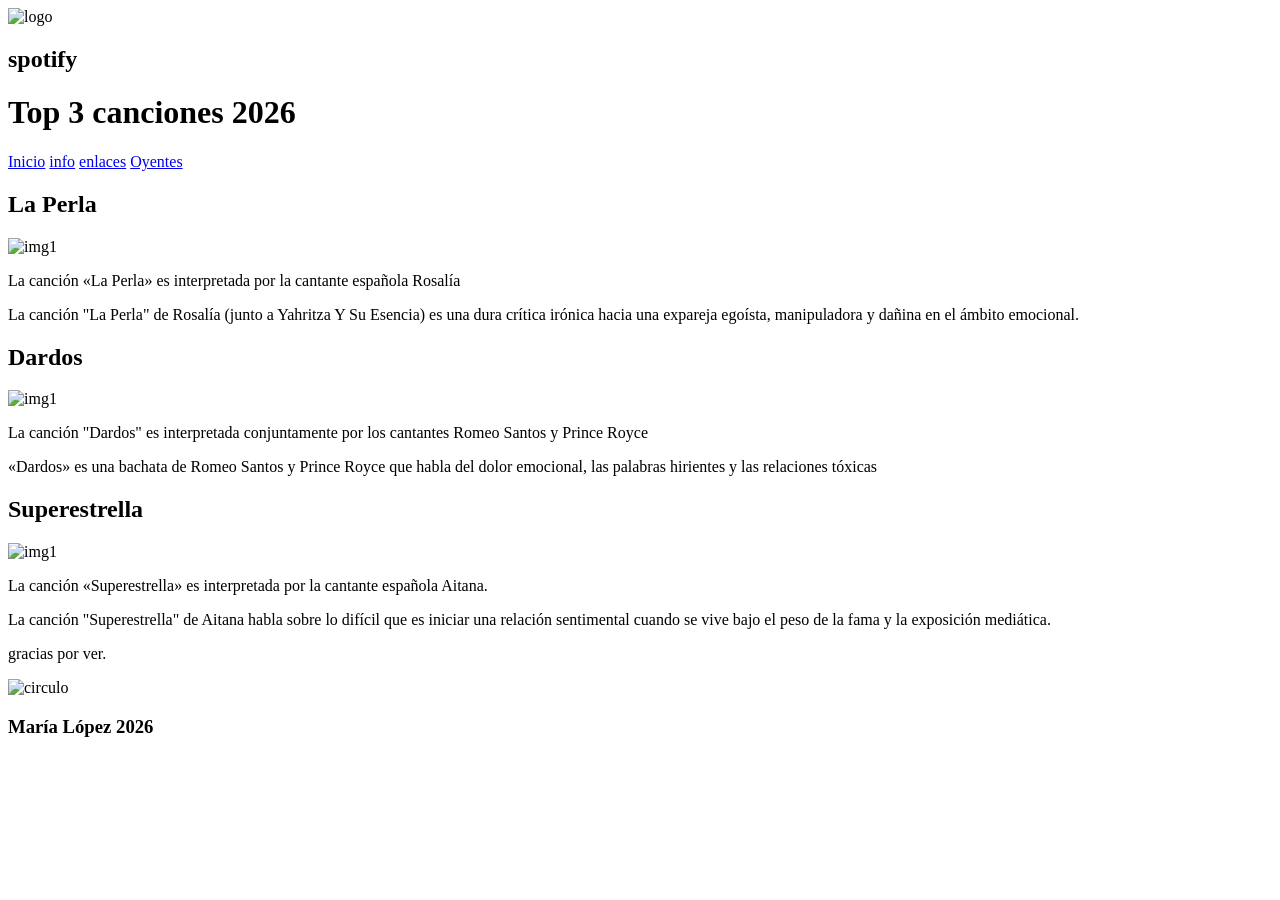
==== index.html @ 60287024 "Add files via upload" ====
<!DOCTYPE html>
<html lang="es">
<head>
    <meta charset="UTF-8">
    <meta http-equiv="X-UA-Compatible" content="IE=edge">
    <meta name="viewport" content="width=device-width, initial-scale=1.0">
    <title>Plantilla Amarillo</title>
    <link rel="stylesheet" href="css/estilos.css">
</head>
<body>
    <header>
        <img src="img/spotify.png" width="100" alt="logo">
        <h2>spotify</h2>
        <h1>Top 3 canciones 2026</h1>
    </header>
    <nav>
        <a href="index.html">Inicio</a>
        <a href="info.html">info</a>
        <a href="enlaces.html">enlaces</a>
        <a href="Oyentes.html">Oyentes</a>
    </nav>
    <main>
        <article>
            <h2>La Perla</h2>
            <div class="contenido">
                <img src="img/rosalia.png" alt="img1">
                <p>La canción «La Perla» es interpretada por la cantante española Rosalía</p>
                <p>La canción "La Perla" de Rosalía (junto a Yahritza Y Su Esencia) es una dura crítica irónica hacia una expareja egoísta, manipuladora y dañina en el ámbito emocional.</p>
            </div>
        </article>
        <article>
            <h2>Dardos </h2>
            <div class="contenido">
                <img src="img/dardos.jpg" alt="img1">
                <p>La canción "Dardos" es interpretada conjuntamente por los cantantes Romeo Santos y Prince Royce</p>
                <p>«Dardos» es una bachata de Romeo Santos y Prince Royce que habla del dolor emocional, las palabras hirientes y las relaciones tóxicas</p>
            </div>
        </article>
        <article>
            <h2>Superestrella</h2>
            <div class="contenido">
                <img src="img/aitana.jpg" alt="img1">
                <p>La canción «Superestrella» es interpretada por la cantante española Aitana.</p>
                <p>La canción "Superestrella" de Aitana habla sobre lo difícil que es iniciar una relación sentimental cuando se vive bajo el peso de la fama y la exposición mediática.</p>
                <p></p> 
            </div>
        </article>
        <div class="info">
            <p>gracias por ver.</p>
            <img src="img/gracias.png"  alt="circulo">
        </div>
    </main>
    <footer><p></p><h3>María López 2026</h3></footer>
</body>
</html>
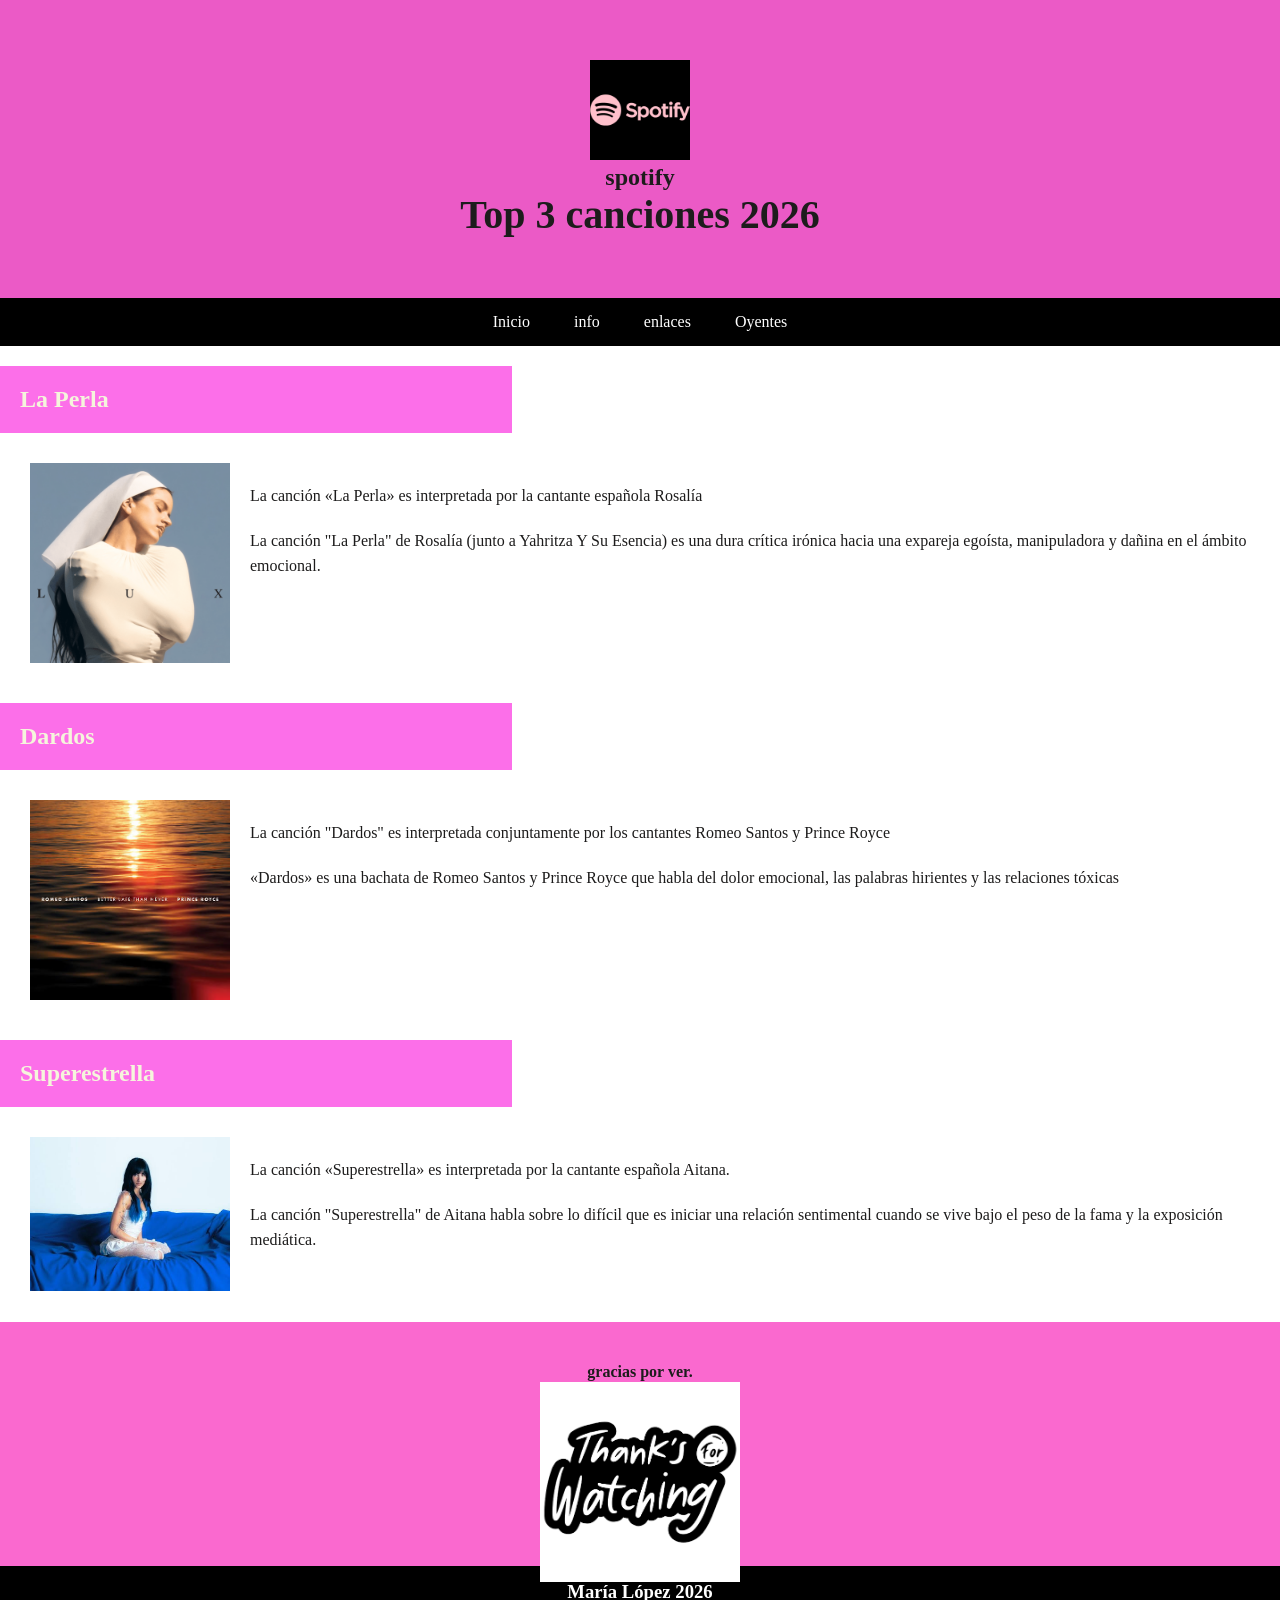
==== commit 5a9e17f9: "Add files via upload" ====
--- a/index.html
+++ b/index.html
@@ -5,11 +5,11 @@
     <meta http-equiv="X-UA-Compatible" content="IE=edge">
     <meta name="viewport" content="width=device-width, initial-scale=1.0">
     <title>Plantilla Amarillo</title>
-    <link rel="stylesheet" href="css/estilos.css">
+    <link rel="stylesheet" href="estilos.css">
 </head>
 <body>
     <header>
-        <img src="img/spotify.png" width="100" alt="logo">
+        <img src="spotify.png" width="100" alt="logo">
         <h2>spotify</h2>
         <h1>Top 3 canciones 2026</h1>
     </header>
@@ -23,7 +23,7 @@
         <article>
             <h2>La Perla</h2>
             <div class="contenido">
-                <img src="img/rosalia.png" alt="img1">
+                <img src="rosalia.png" alt="img1">
                 <p>La canción «La Perla» es interpretada por la cantante española Rosalía</p>
                 <p>La canción "La Perla" de Rosalía (junto a Yahritza Y Su Esencia) es una dura crítica irónica hacia una expareja egoísta, manipuladora y dañina en el ámbito emocional.</p>
             </div>
@@ -31,7 +31,7 @@
         <article>
             <h2>Dardos </h2>
             <div class="contenido">
-                <img src="img/dardos.jpg" alt="img1">
+                <img src="dardos.jpg" alt="img1">
                 <p>La canción "Dardos" es interpretada conjuntamente por los cantantes Romeo Santos y Prince Royce</p>
                 <p>«Dardos» es una bachata de Romeo Santos y Prince Royce que habla del dolor emocional, las palabras hirientes y las relaciones tóxicas</p>
             </div>
@@ -39,7 +39,7 @@
         <article>
             <h2>Superestrella</h2>
             <div class="contenido">
-                <img src="img/aitana.jpg" alt="img1">
+                <img src="aitana.jpg" alt="img1">
                 <p>La canción «Superestrella» es interpretada por la cantante española Aitana.</p>
                 <p>La canción "Superestrella" de Aitana habla sobre lo difícil que es iniciar una relación sentimental cuando se vive bajo el peso de la fama y la exposición mediática.</p>
                 <p></p> 
@@ -47,7 +47,7 @@
         </article>
         <div class="info">
             <p>gracias por ver.</p>
-            <img src="img/gracias.png"  alt="circulo">
+            <img src="gracias.png"  alt="circulo">
         </div>
     </main>
     <footer><p></p><h3>María López 2026</h3></footer>
--- a/estilos.css
+++ b/estilos.css
@@ -0,0 +1,96 @@
+@import url('https://fonts.googleapis.com/css2?family=Anybody&display=swap');
+
+* {
+    margin:0;
+    padding:0;
+    box-sizing: border-box;
+}
+
+body{
+    min-height: 100vh;
+    background-color: #fff;
+    color:#1d1c1c;
+    font-family: 'Anybody', cursive;
+}
+
+header {
+    /* min-height: 300px; */
+    background-color: rgb(235, 90, 198);
+    text-align: center;
+    padding:60px;
+    
+}
+header h1{
+    font-size: 2.5em;
+}
+nav {
+    /* height: 50px; */
+    background-color: #000;
+    color:#fff;
+    text-align: center;
+}
+nav a{
+    text-decoration: none;
+    color:#fff;
+    padding:15px 20px;
+    display:inline-block;
+    /* background-color: red; */
+}
+
+nav a:hover{
+    text-decoration: underline;
+}
+main article{
+    /* background-color: red; */
+    padding:20px 0;
+    overflow: hidden;
+    
+}
+main article h2{
+    width:40%;
+    min-width: 400px;
+    background-color: rgb(252, 111, 233);
+    padding:20px;
+    color: beige;
+}
+main article .contenido{
+    padding:30px;
+    /* background-color: aqua; */
+}
+main article img{
+    
+    width: 40%;
+    min-width: 100px;
+    max-width: 200px;
+    margin-right: 20px;;
+    float:left;
+}
+main article p{
+    margin-top:20px;
+    /* margin-left:20px; */
+    line-height: 25px;
+}
+main .info{
+    background-color: rgb(250, 105, 207);
+    text-align: center;
+    font-weight: bolder;
+    
+}
+main .info p{
+    padding:40px 20% 0;
+    line-height: 20px;;
+}
+
+main .info img{
+    width: 20%;
+    max-width: 200px;
+    /* border:5px solid #fff; */
+    margin-bottom: -20px;
+}
+footer{
+    /* height: 50px; */
+    background-color: #000;
+    color:#fff;
+    text-align: center;
+    padding:15px;
+}
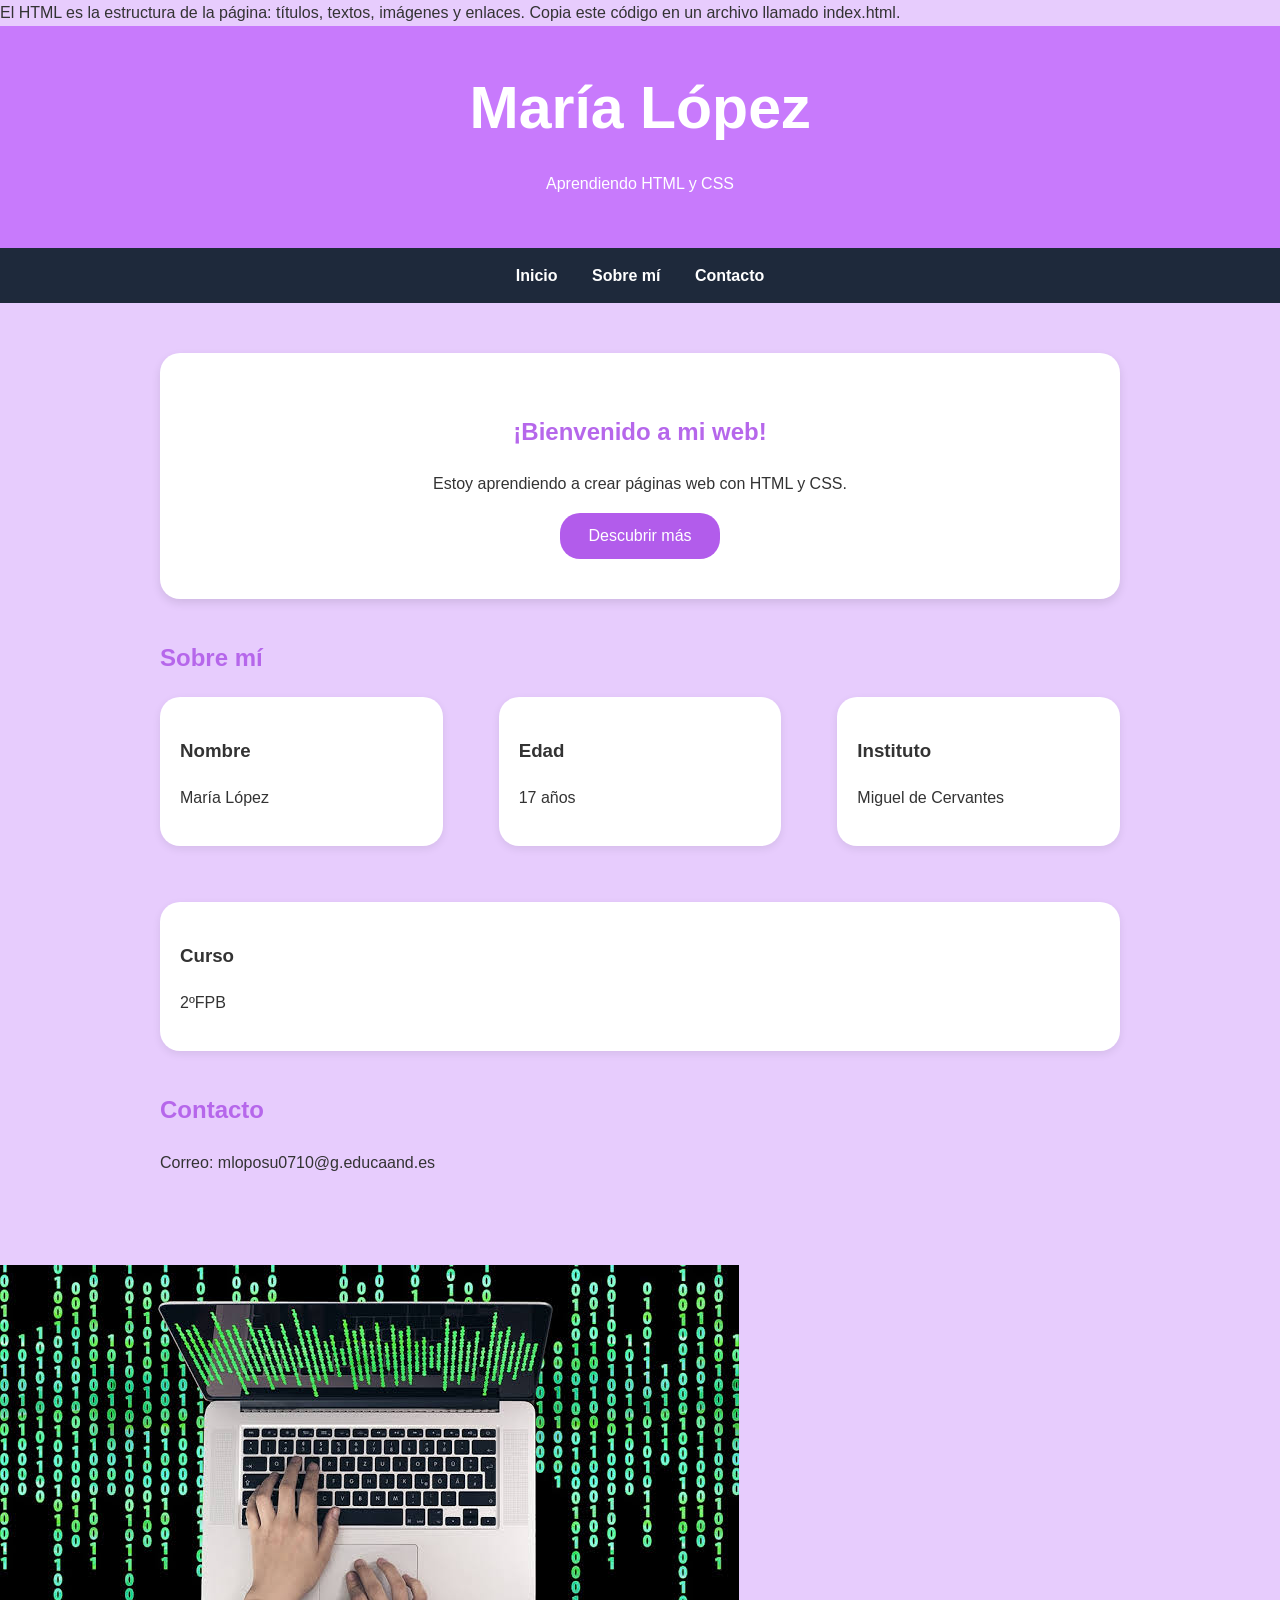
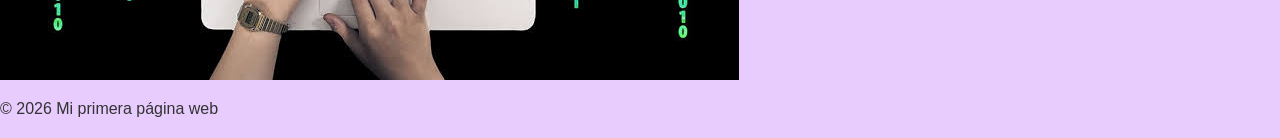
==== commit 99700660: "Add files via upload" ====
--- a/index.html
+++ b/index.html
@@ -1,55 +1,111 @@
-<!DOCTYPE html>
-<html lang="es">
-<head>
-    <meta charset="UTF-8">
-    <meta http-equiv="X-UA-Compatible" content="IE=edge">
-    <meta name="viewport" content="width=device-width, initial-scale=1.0">
-    <title>Plantilla Amarillo</title>
-    <link rel="stylesheet" href="estilos.css">
-</head>
-<body>
-    <header>
-        <img src="spotify.png" width="100" alt="logo">
-        <h2>spotify</h2>
-        <h1>Top 3 canciones 2026</h1>
-    </header>
-    <nav>
-        <a href="index.html">Inicio</a>
-        <a href="info.html">info</a>
-        <a href="enlaces.html">enlaces</a>
-        <a href="Oyentes.html">Oyentes</a>
-    </nav>
-    <main>
-        <article>
-            <h2>La Perla</h2>
-            <div class="contenido">
-                <img src="rosalia.png" alt="img1">
-                <p>La canción «La Perla» es interpretada por la cantante española Rosalía</p>
-                <p>La canción "La Perla" de Rosalía (junto a Yahritza Y Su Esencia) es una dura crítica irónica hacia una expareja egoísta, manipuladora y dañina en el ámbito emocional.</p>
-            </div>
-        </article>
-        <article>
-            <h2>Dardos </h2>
-            <div class="contenido">
-                <img src="dardos.jpg" alt="img1">
-                <p>La canción "Dardos" es interpretada conjuntamente por los cantantes Romeo Santos y Prince Royce</p>
-                <p>«Dardos» es una bachata de Romeo Santos y Prince Royce que habla del dolor emocional, las palabras hirientes y las relaciones tóxicas</p>
-            </div>
-        </article>
-        <article>
-            <h2>Superestrella</h2>
-            <div class="contenido">
-                <img src="aitana.jpg" alt="img1">
-                <p>La canción «Superestrella» es interpretada por la cantante española Aitana.</p>
-                <p>La canción "Superestrella" de Aitana habla sobre lo difícil que es iniciar una relación sentimental cuando se vive bajo el peso de la fama y la exposición mediática.</p>
-                <p></p> 
-            </div>
-        </article>
-        <div class="info">
-            <p>gracias por ver.</p>
-            <img src="gracias.png"  alt="circulo">
-        </div>
-    </main>
-    <footer><p></p><h3>María López 2026</h3></footer>
-</body>
+El HTML es la estructura de la página: títulos, textos, imágenes y enlaces.
+
+Copia este código en un archivo llamado index.html.
+
+<!DOCTYPE html>
+
+<html lang="es">
+
+<head>
+
+    <meta charset="UTF-8">
+
+    <meta name="viewport" content="width=device-width, initial-scale=1.0">
+
+    <title>María López</title>
+
+    <link rel="stylesheet" href="style.css">
+
+</head>
+
+<body>
+
+    <header>
+
+        <h1>María López</h1>
+
+        <p>Aprendiendo HTML y CSS</p>
+
+    </header>
+
+    <nav>
+
+        <a href="#inicio">Inicio</a>
+
+        <a href="#sobre-mi">Sobre mí</a>
+
+        <a href="#contacto">Contacto</a>
+
+    </nav>
+
+    <main>
+
+        <section id="inicio" class="presentacion">
+
+            <h2>¡Bienvenido a mi web!</h2>
+
+            <p>Estoy aprendiendo a crear páginas web con HTML y CSS.</p>
+
+            <button>Descubrir más</button>
+
+        </section>
+
+        <section id="sobre-mi">
+
+            <h2>Sobre mí</h2>
+
+            <div class="tarjetas">
+
+                <article class="tarjeta">
+
+                    <h3>Nombre</h3>
+
+                    <p>María López </p>
+
+                </article>
+
+                <article class="tarjeta">
+
+                    <h3>Edad</h3>
+
+                    <p>17 años</p>
+
+                </article>
+
+                <article class="tarjeta">
+
+                    <h3>Instituto</h3>
+
+                    <p>Miguel de Cervantes</p>
+
+                </article>
+<article class="tarjeta">
+
+                    <h3>Curso </h3>
+
+                    <p>2ºFPB</p>
+
+                </article>
+            </div>
+
+        </section>
+
+        <section id="contacto">
+
+            <h2>Contacto</h2>
+
+            <p>Correo: mloposu0710@g.educaand.es</p>
+
+        </section>
+
+    </main>
+<img src="images.jpg"
+
+    <footer>
+
+        <p>© 2026 Mi primera página web</p>
+    </footer>
+
+</body>
+
 </html>
--- a/style.css
+++ b/style.css
@@ -0,0 +1,215 @@
+/* Estilos generales */
+
+* {
+
+    box-sizing: border-box;
+
+}
+
+body {
+
+    font-family: Arial, sans-serif;
+
+    margin: 0;
+
+    background-color: #e7ccfd;
+
+    color: #333;
+
+    line-height: 1.6;
+
+}
+
+/* Cabecera */
+
+header {
+
+    background-color: #c87afc;
+
+    color: white;
+
+    text-align: center;
+
+    padding: 35px 20px;
+
+}
+
+header h1 {
+
+    margin: 0;
+
+    font-size: 59px;
+
+}
+
+/* Menú de navegación */
+
+nav {
+
+    background-color: #1e293b;
+
+    text-align: center;
+
+    padding: 15px;
+
+}
+
+nav a {
+
+    color: white;
+
+    text-decoration: none;
+
+    margin: 0 15px;
+
+    font-weight: bold;
+
+}
+
+nav a:hover {
+
+    color: #93c5fd;
+
+}
+
+/* Contenido principal */
+
+main {
+
+    max-width: 1000px;
+
+    margin: 30px auto;
+
+    padding: 20px;
+
+}
+
+section {
+
+    margin-bottom: 40px;
+
+}
+
+h2 {
+
+    color: #b667eb;
+
+}
+
+/* Presentación */
+
+.presentacion {
+
+    background-color: white;
+
+    text-align: center;
+
+    padding: 40px 20px;
+
+    border-radius: 20px;
+
+    box-shadow: 0 4px 10px rgba(0, 0, 0, 0.1);
+
+}
+
+/* Botón */
+
+button {
+
+    background-color: #b25ceb;
+
+    color: white;
+
+    border: none;
+
+    padding: 14px 28px;
+
+    border-radius: 20px;
+
+    cursor: pointer;
+
+    font-size: 16px;
+
+}
+
+button:hover {
+
+    background-color: #7c10bb;
+
+}
+
+/* Tarjetas */
+
+.tarjetas {
+
+    display: flex;
+
+    gap: 56px;
+
+    flex-wrap: wrap;
+
+}
+
+.tarjeta {
+
+    flex: 1;
+
+    min-width: 200px;
+
+    background-color: white;
+
+    padding: 20px;
+
+    border-radius: 20px;
+
+    box-shadow: 0 3px 8px rgba(0, 0, 0, 0.08);
+
+    transition: transform 0.3s;
+
+}
+
+.tarjeta:hover {
+
+    transform: translateY(-5px);
+
+}
+
+/* Pie de página */
+
+footer {
+
+    background-color: #1e293b;
+
+    color: white;
+
+    text-align: center;
+
+    padding: 20px;
+
+}
+
+/* Adaptación a móviles */
+
+@media (max-width: 600px) {
+
+    header h1 {
+
+        font-size: 28px;
+
+    }
+
+    nav a {
+
+        display: inline-block;
+
+        margin: 5px 8px;
+
+    }
+
+    .tarjetas {
+
+        flex-direction: column;
+
+    }
+
+}
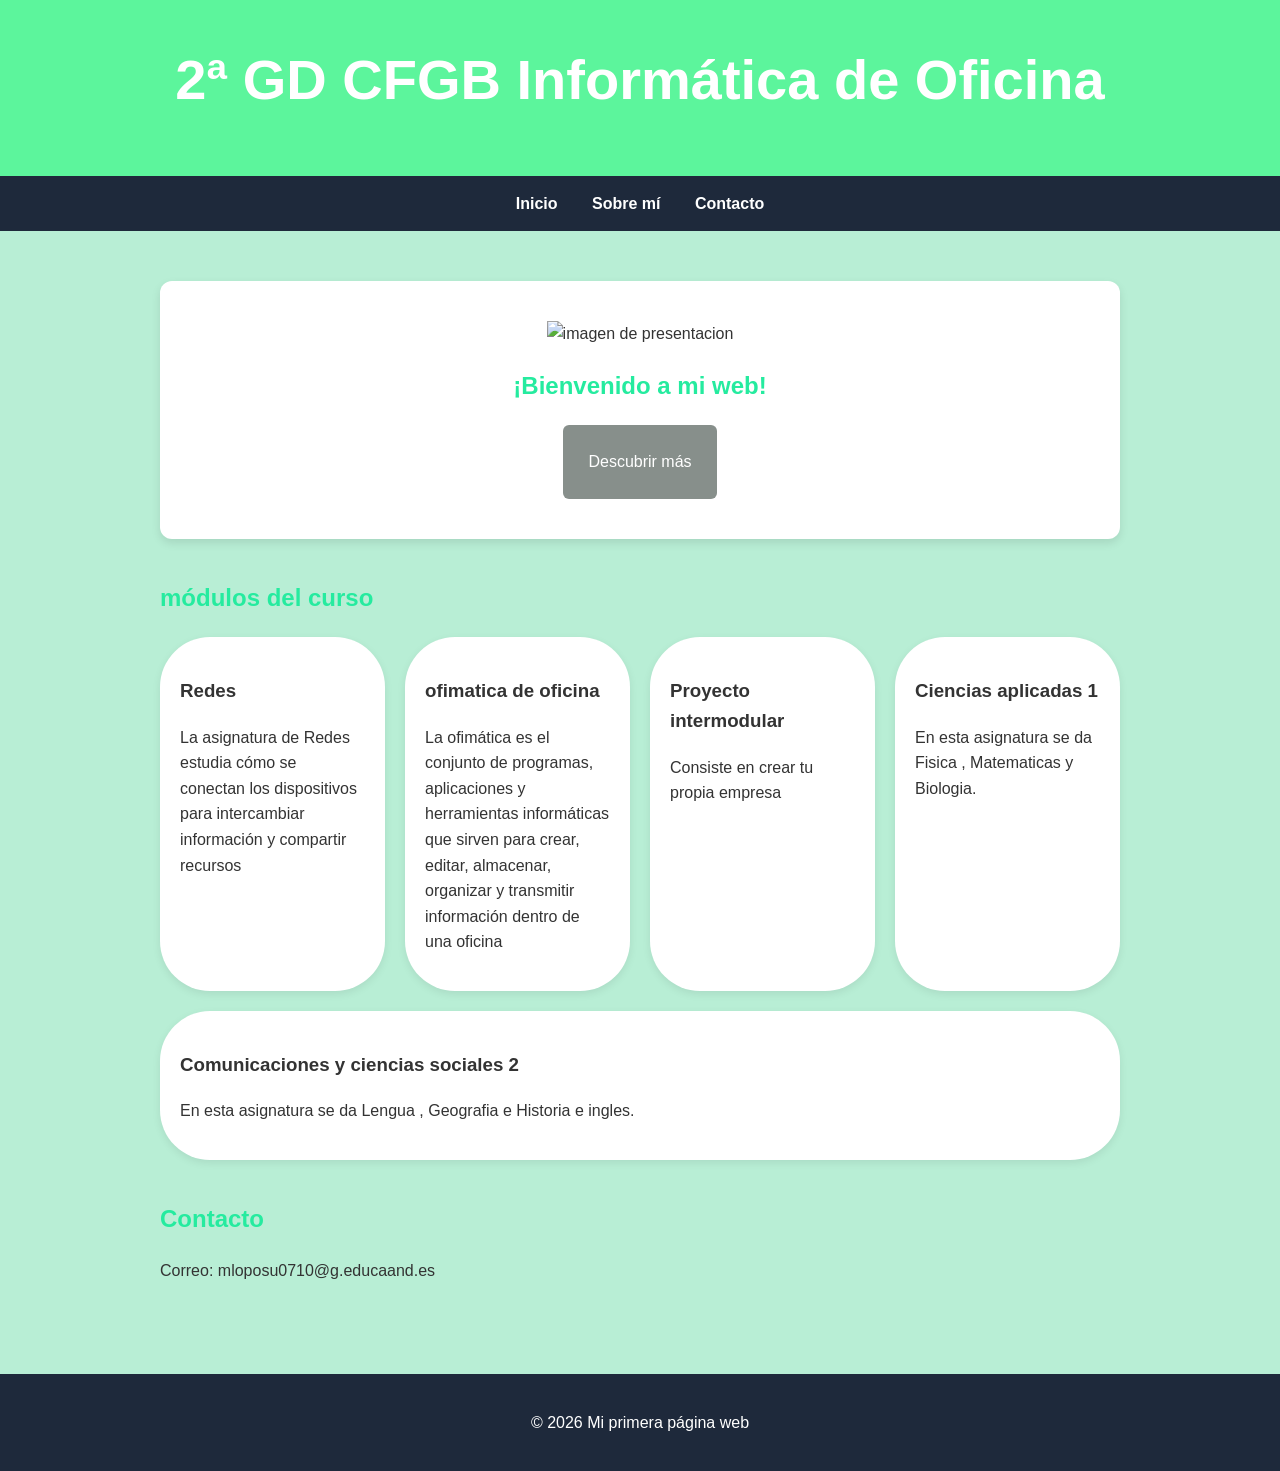
==== commit b40d6800: "Add files via upload" ====
--- a/index.html
+++ b/index.html
@@ -1,7 +1,3 @@
-El HTML es la estructura de la página: títulos, textos, imágenes y enlaces.
-
-Copia este código en un archivo llamado index.html.
-
 <!DOCTYPE html>
 
 <html lang="es">
@@ -12,7 +8,7 @@
 
     <meta name="viewport" content="width=device-width, initial-scale=1.0">
 
-    <title>María López</title>
+    <title> 2ª GD CFGB Informática de Oficina</title>
 
     <link rel="stylesheet" href="style.css">
 
@@ -22,9 +18,9 @@
 
     <header>
 
-        <h1>María López</h1>
+        <h1> 2ª GD CFGB Informática de Oficina</h1>
 
-        <p>Aprendiendo HTML y CSS</p>
+        <p></p>
 
     </header>
 
@@ -41,49 +37,63 @@
     <main>
 
         <section id="inicio" class="presentacion">
-
+<img src="img/sala_de_informatica.jpg" alt="imagen de presentacion" width="300">
             <h2>¡Bienvenido a mi web!</h2>
 
-            <p>Estoy aprendiendo a crear páginas web con HTML y CSS.</p>
+            <p></p>
 
-            <button>Descubrir más</button>
+           <a href="https://sites.google.com/g.educaand.es/pizzeria-carlos44/inicio"> <button><p>Descubrir más</p></button></a>
 
         </section>
 
-        <section id="sobre-mi">
+        <section id=" módulos del curso">
 
-            <h2>Sobre mí</h2>
+            <h2> módulos del curso</h2>
 
             <div class="tarjetas">
 
                 <article class="tarjeta">
 
-                    <h3>Nombre</h3>
+                    <h3>Redes </h3>
 
-                    <p>María López </p>
+                    <p>
+
+
+La asignatura de Redes  estudia cómo se conectan los dispositivos para intercambiar información y compartir recursos</p>
 
                 </article>
 
                 <article class="tarjeta">
 
-                    <h3>Edad</h3>
+                    <h3>ofimatica de oficina </h3>
 
-                    <p>17 años</p>
+                    <p>La ofimática es el conjunto de programas, aplicaciones y herramientas informáticas que sirven para crear, editar, almacenar, organizar y transmitir información dentro de una oficina</p>
 
                 </article>
 
                 <article class="tarjeta">
 
-                    <h3>Instituto</h3>
+                    <h3>Proyecto intermodular </h3>
 
-                    <p>Miguel de Cervantes</p>
+                    <p>Consiste en crear tu propia empresa </p>
 
                 </article>
-<article class="tarjeta">
+  </article>
 
-                    <h3>Curso </h3>
+                <article class="tarjeta">
 
-                    <p>2ºFPB</p>
+                    <h3>Ciencias aplicadas 1 </h3>
+
+                    <p>En esta asignatura se da Fisica , Matematicas y Biologia.</p>
+
+                </article>
+                  </article>
+
+                <article class="tarjeta">
+
+                    <h3>Comunicaciones y ciencias sociales 2</h3>
+
+                    <p>En esta asignatura se da Lengua , Geografia e Historia e ingles.</p>
 
                 </article>
             </div>
@@ -99,11 +109,11 @@
         </section>
 
     </main>
-<img src="images.jpg"
 
     <footer>
 
         <p>© 2026 Mi primera página web</p>
+
     </footer>
 
 </body>
--- a/style.css
+++ b/style.css
@@ -12,7 +12,7 @@
 
     margin: 0;
 
-    background-color: #e7ccfd;
+    background-color: #b8eed5;
 
     color: #333;
 
@@ -24,7 +24,7 @@
 
 header {
 
-    background-color: #c87afc;
+    background-color: #5cf59c;
 
     color: white;
 
@@ -38,7 +38,7 @@
 
     margin: 0;
 
-    font-size: 59px;
+    font-size: 56px;
 
 }
 
@@ -92,7 +92,7 @@
 
 h2 {
 
-    color: #b667eb;
+    color: #25eb9f;
 
 }
 
@@ -106,7 +106,7 @@
 
     padding: 40px 20px;
 
-    border-radius: 20px;
+    border-radius: 12px;
 
     box-shadow: 0 4px 10px rgba(0, 0, 0, 0.1);
 
@@ -116,15 +116,15 @@
 
 button {
 
-    background-color: #b25ceb;
+    background-color: #878f8b;
 
     color: white;
 
     border: none;
 
-    padding: 14px 28px;
-
-    border-radius: 20px;
+    padding: 12px 25px;
+
+    border-radius: 6px;
 
     cursor: pointer;
 
@@ -134,7 +134,7 @@
 
 button:hover {
 
-    background-color: #7c10bb;
+    background-color: #1dd88a;
 
 }
 
@@ -144,7 +144,7 @@
 
     display: flex;
 
-    gap: 56px;
+    gap: 20px;
 
     flex-wrap: wrap;
 
@@ -160,7 +160,7 @@
 
     padding: 20px;
 
-    border-radius: 20px;
+    border-radius: 50px;
 
     box-shadow: 0 3px 8px rgba(0, 0, 0, 0.08);
 
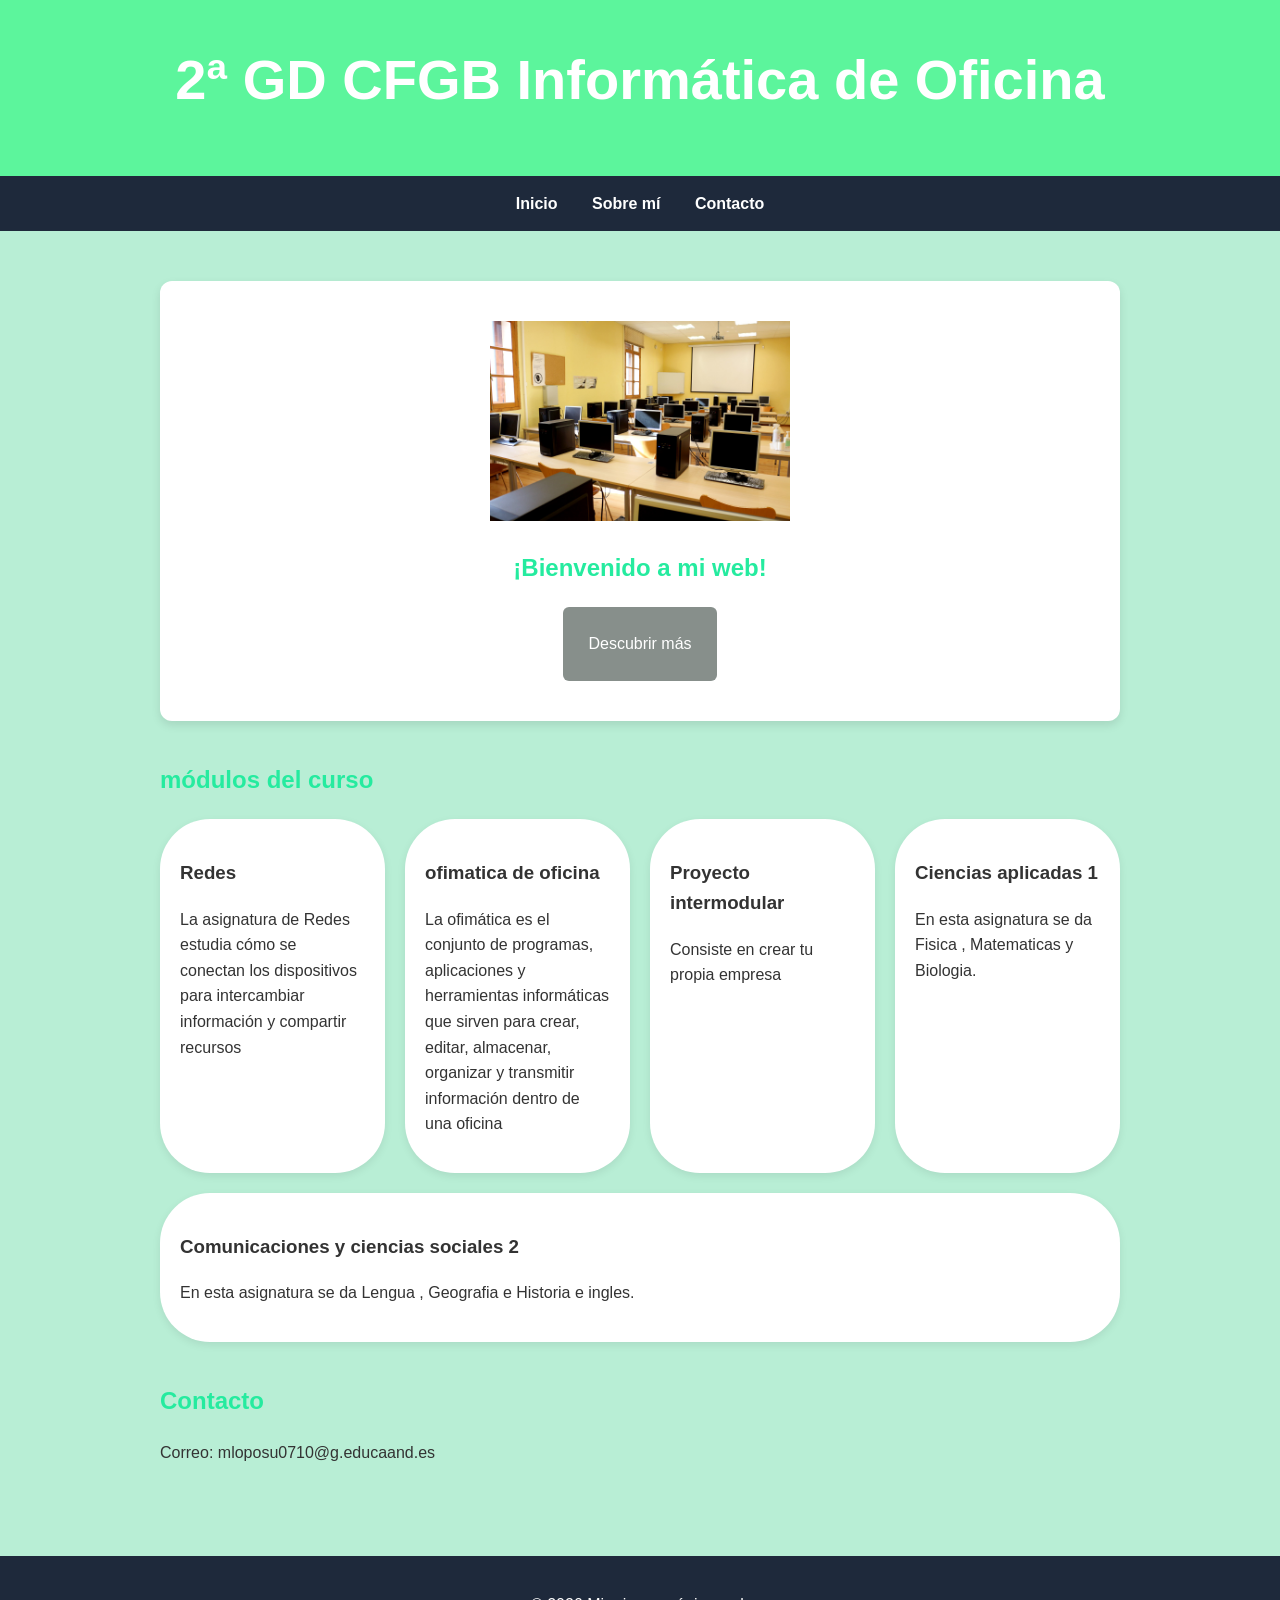
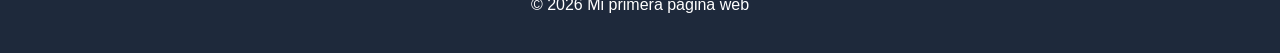
==== commit 0d346c63: "Add files via upload" ====
--- a/index.html
+++ b/index.html
@@ -37,7 +37,7 @@
     <main>
 
         <section id="inicio" class="presentacion">
-<img src="img/sala_de_informatica.jpg" alt="imagen de presentacion" width="300">
+<img src="sala_de_informatica.jpg" alt="imagen de presentacion" width="300">
             <h2>¡Bienvenido a mi web!</h2>
 
             <p></p>
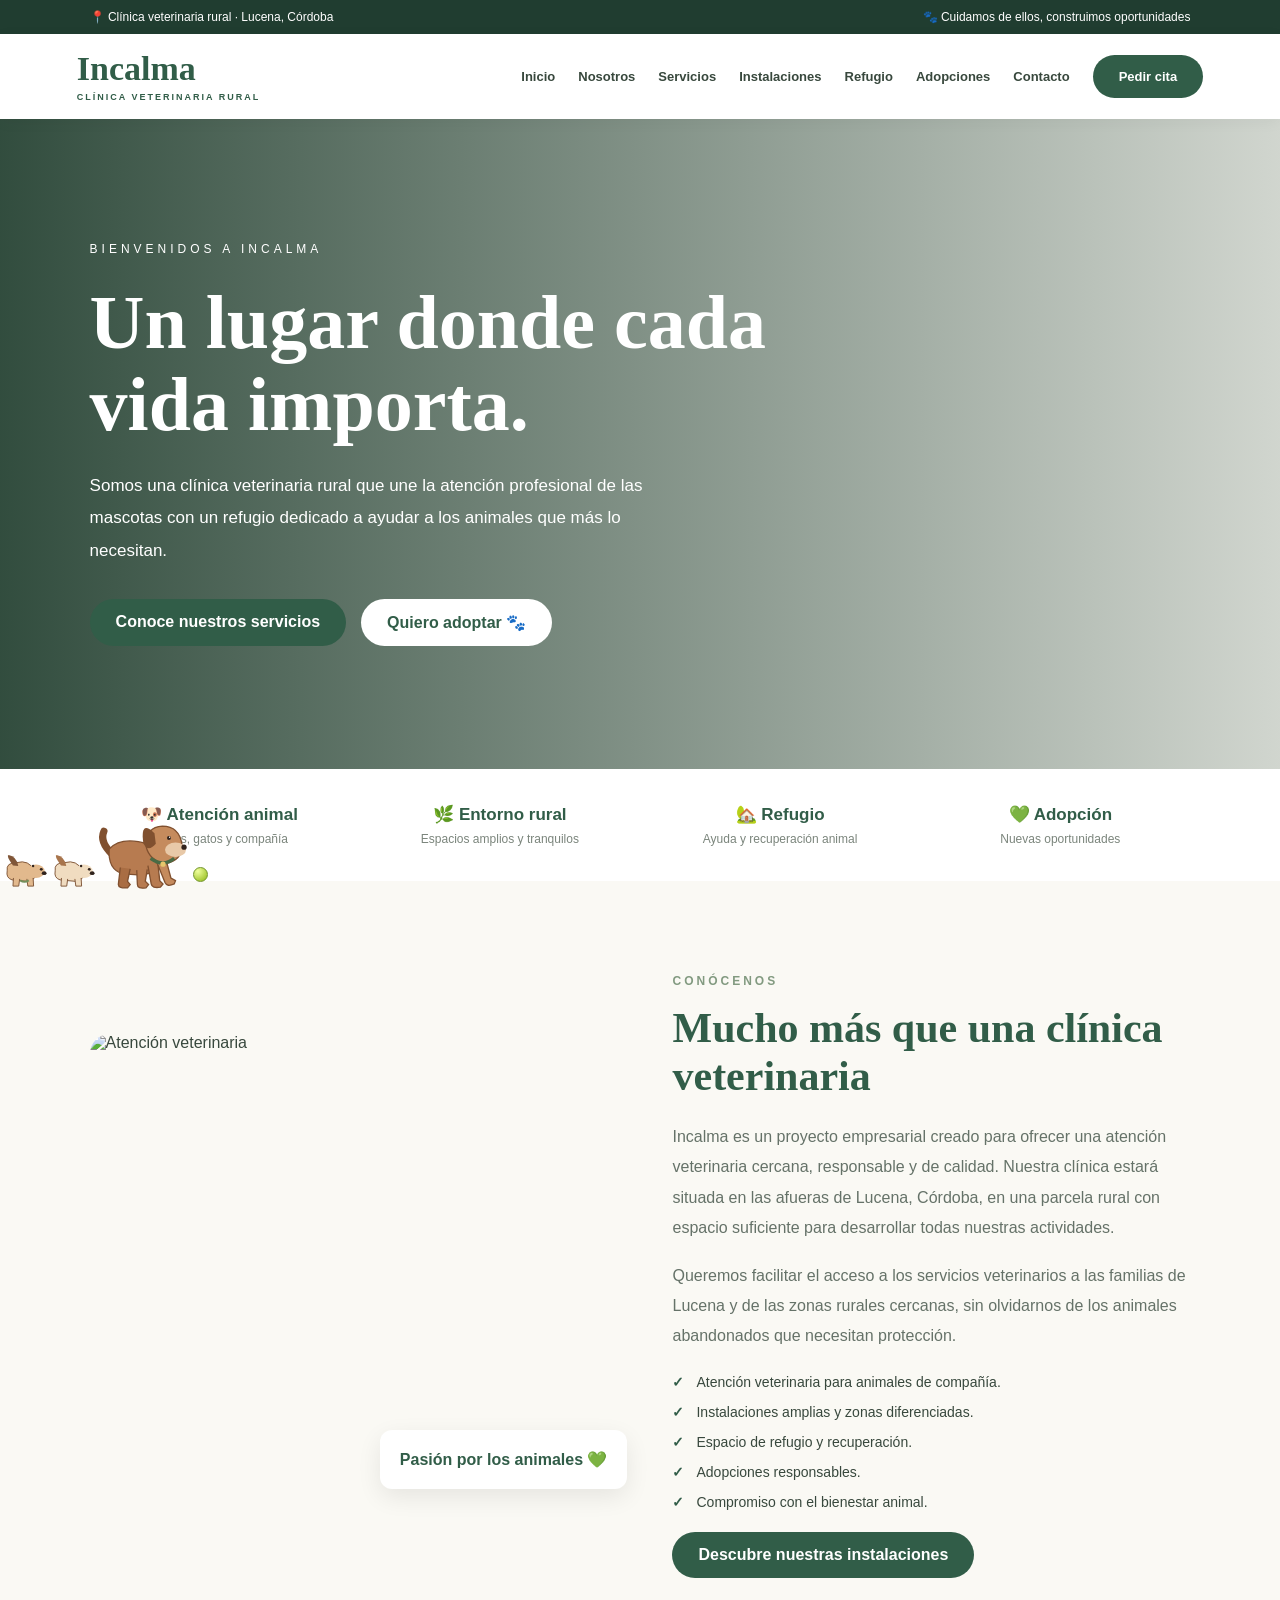
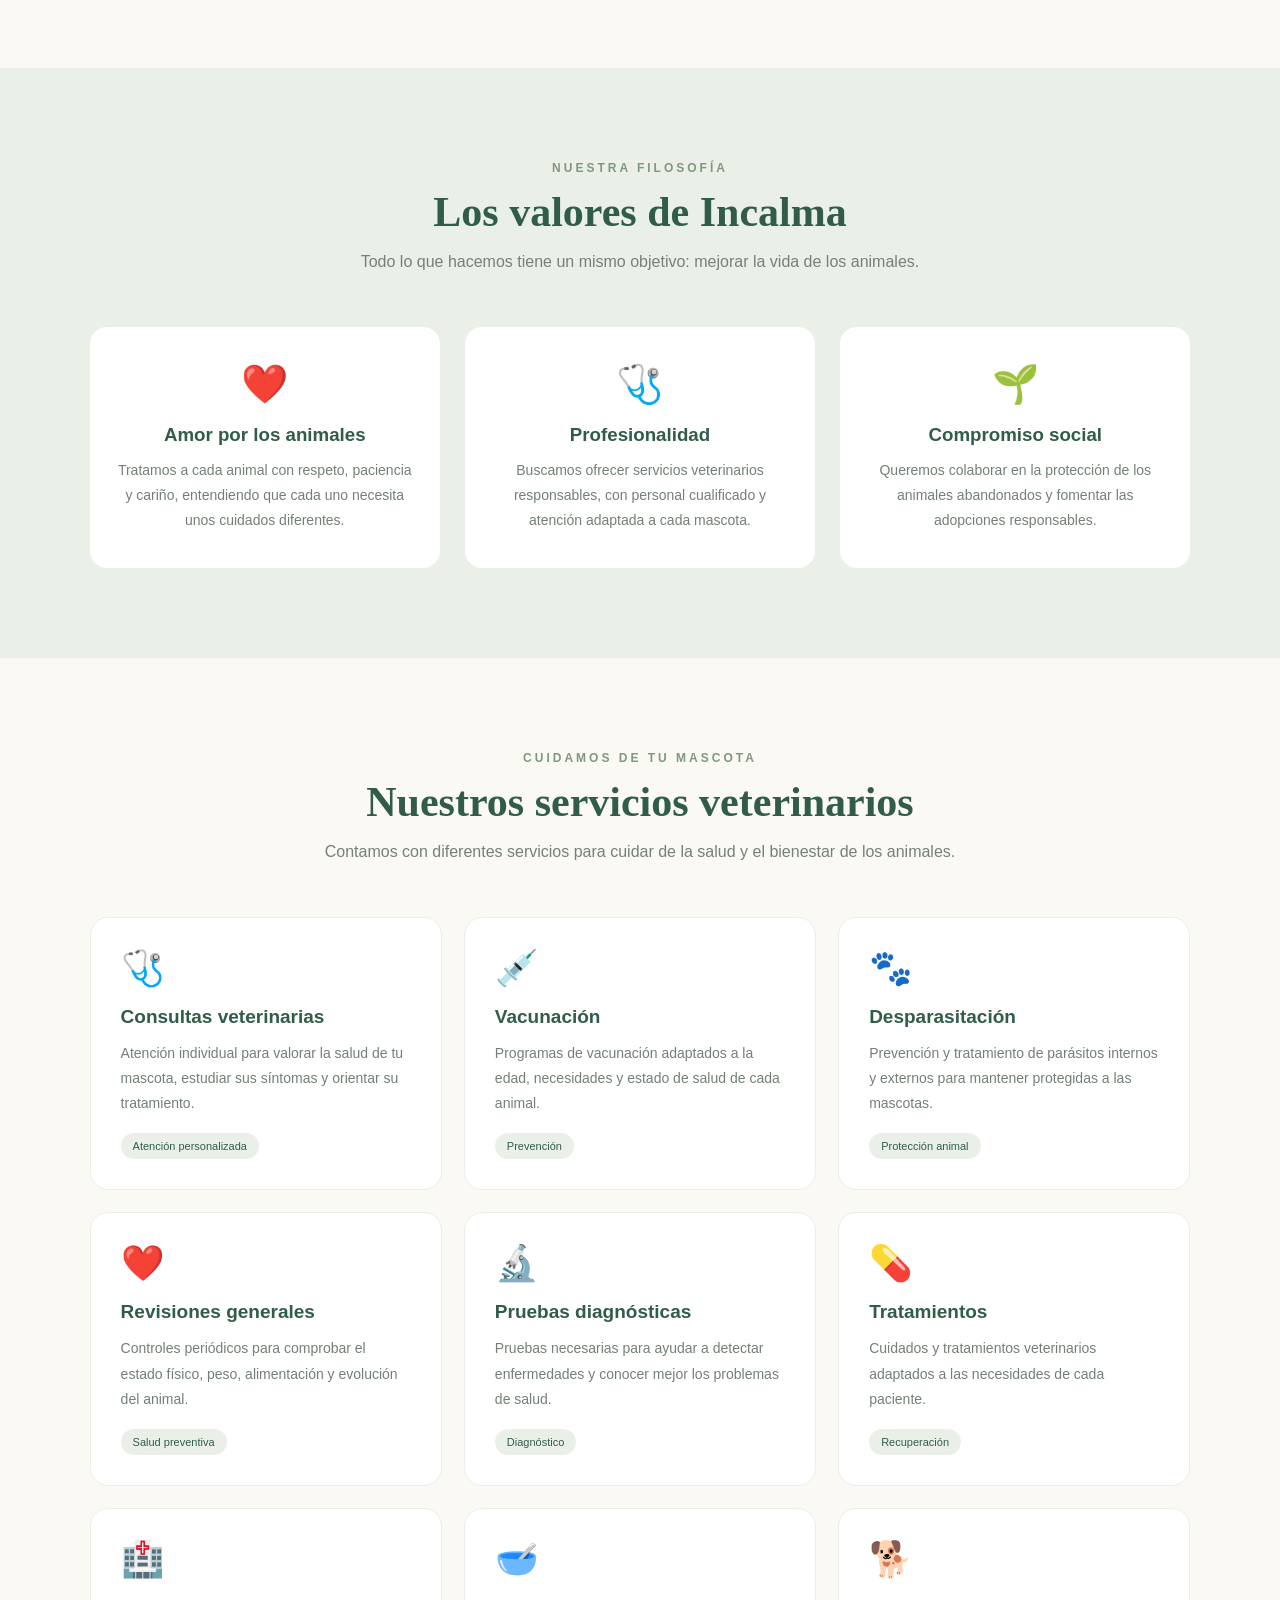
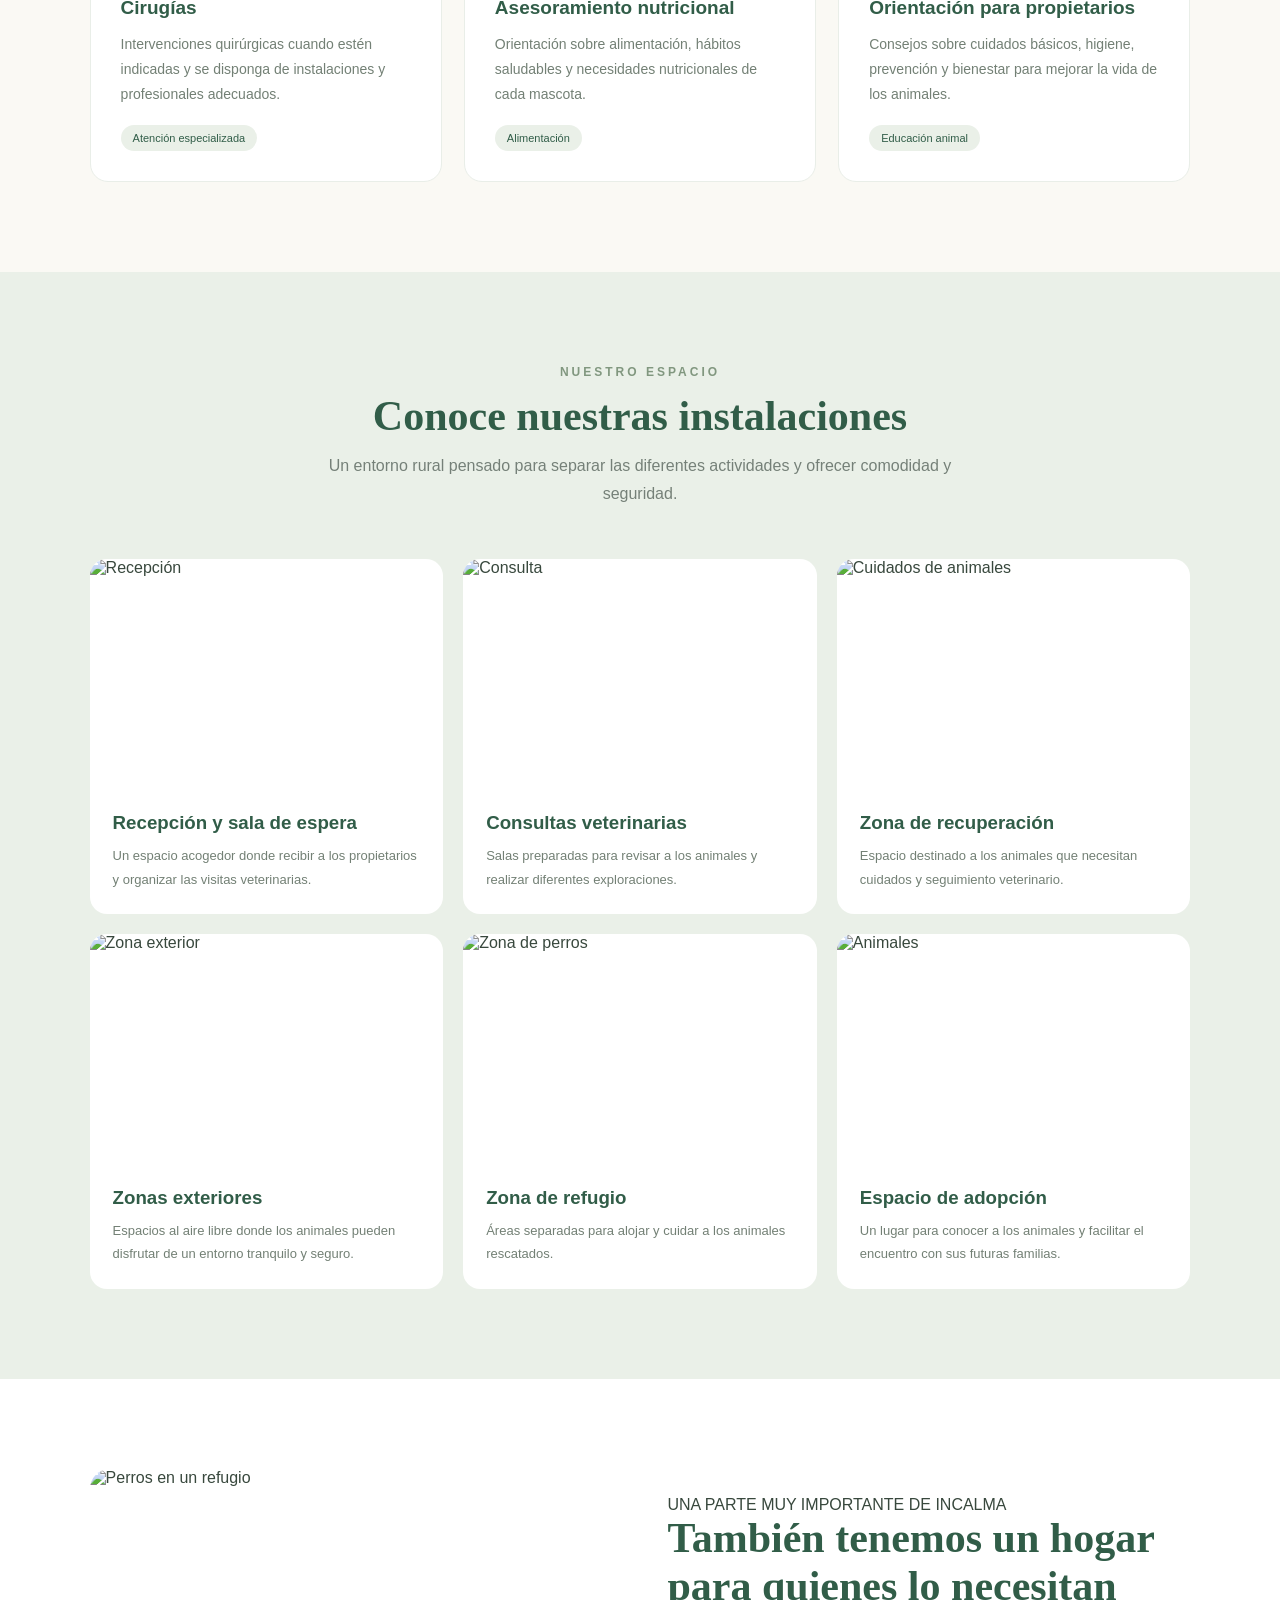
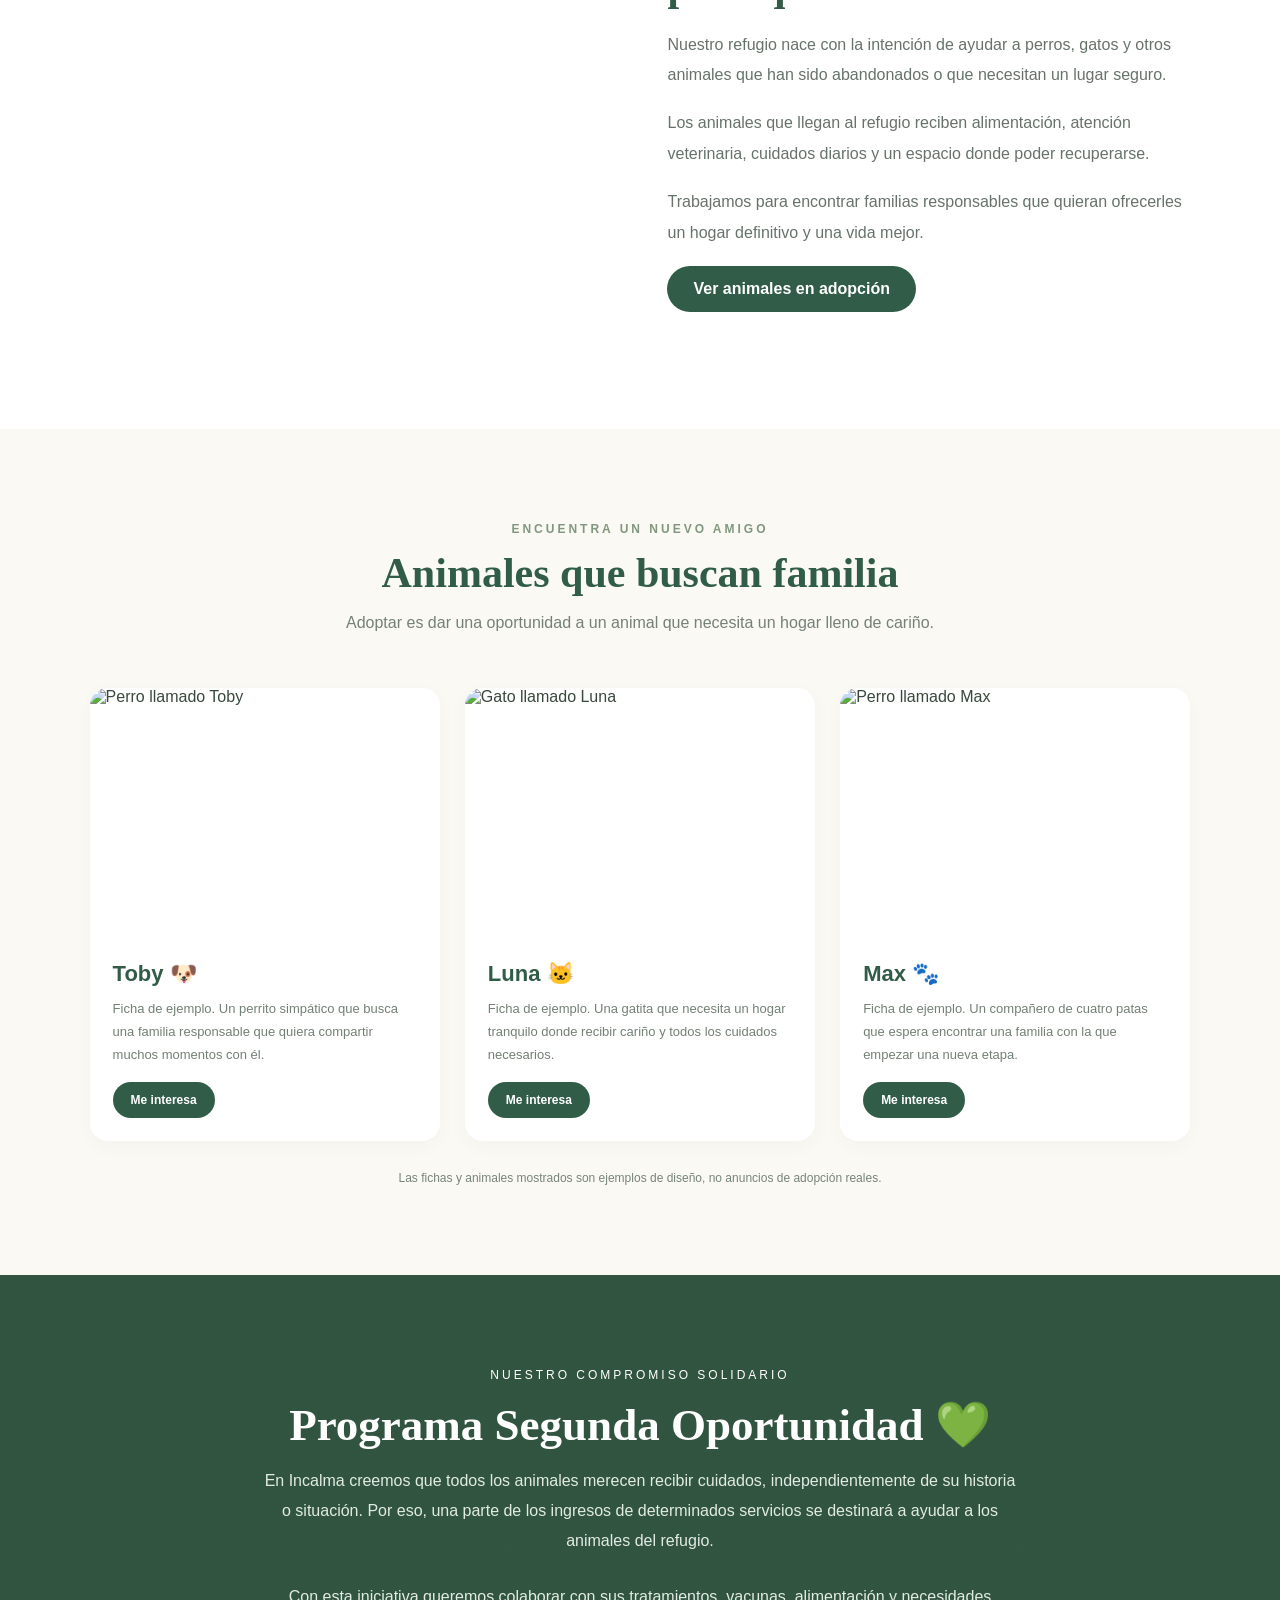
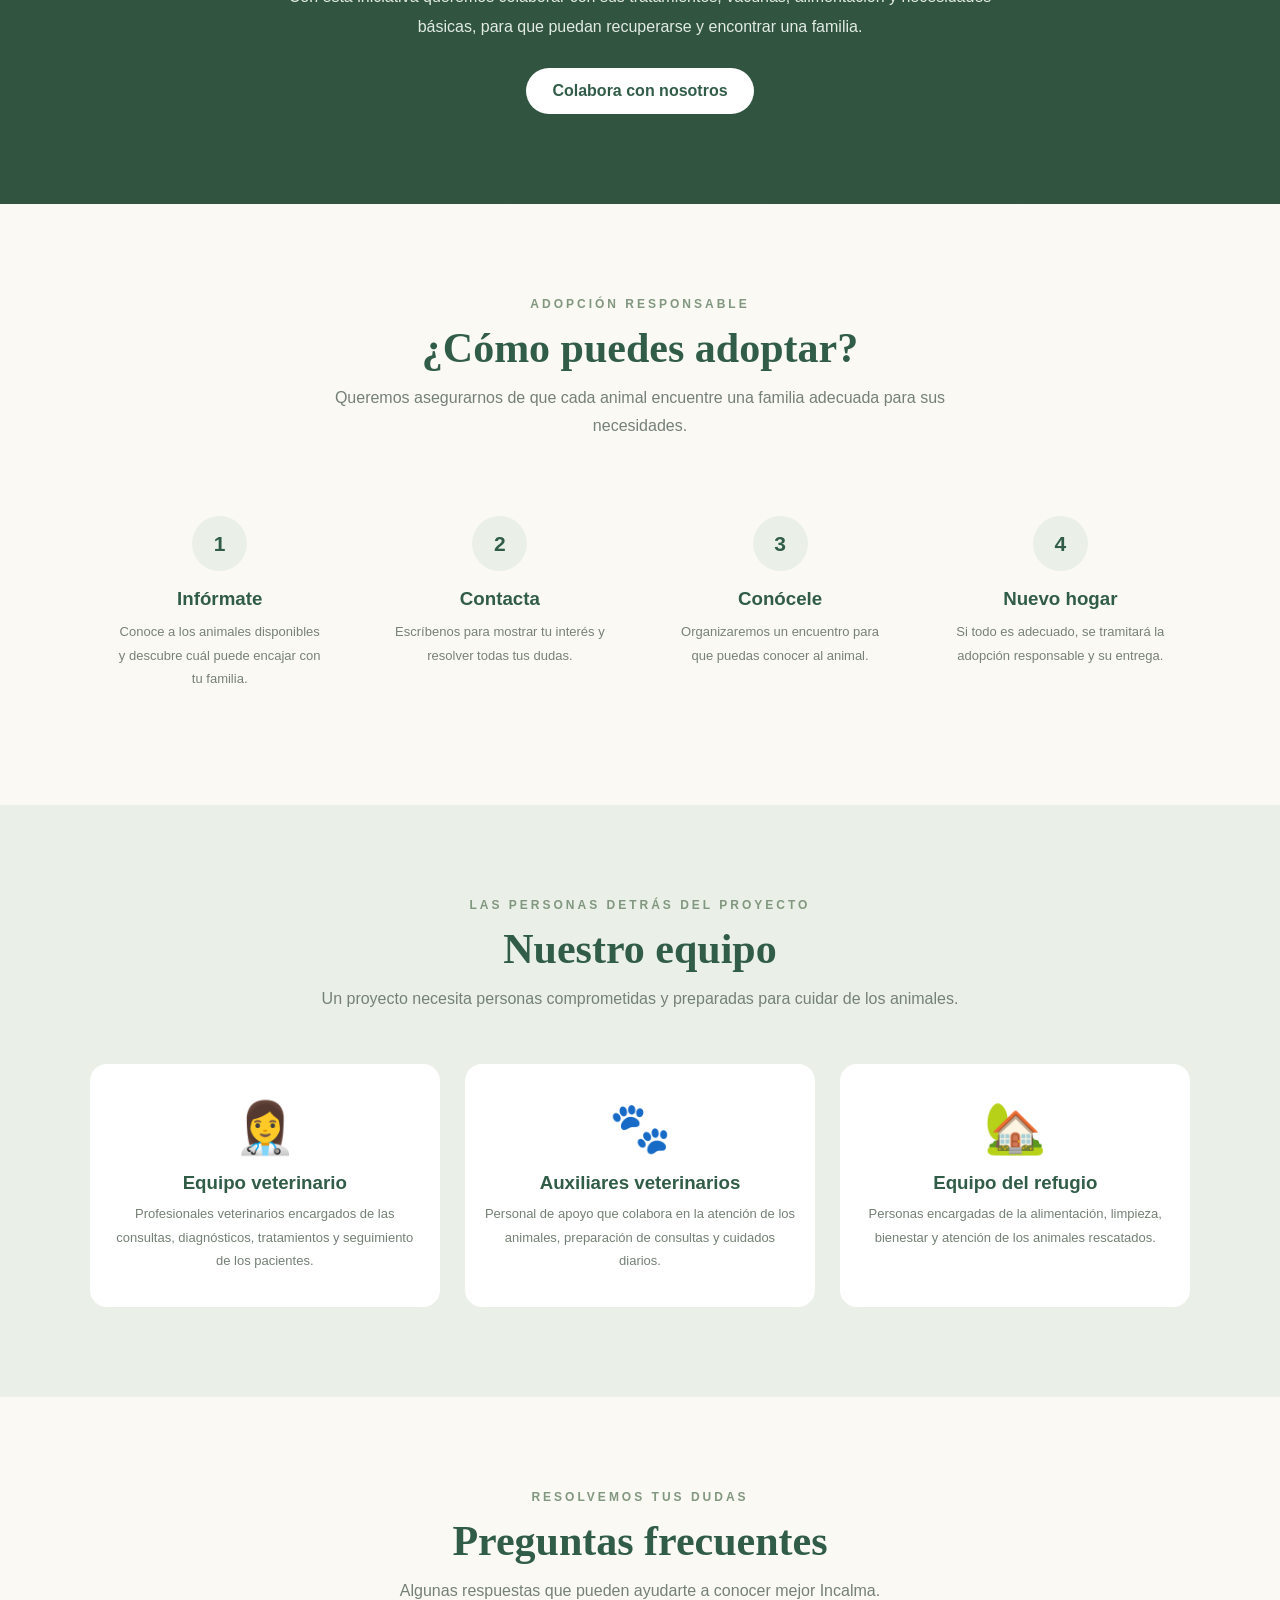
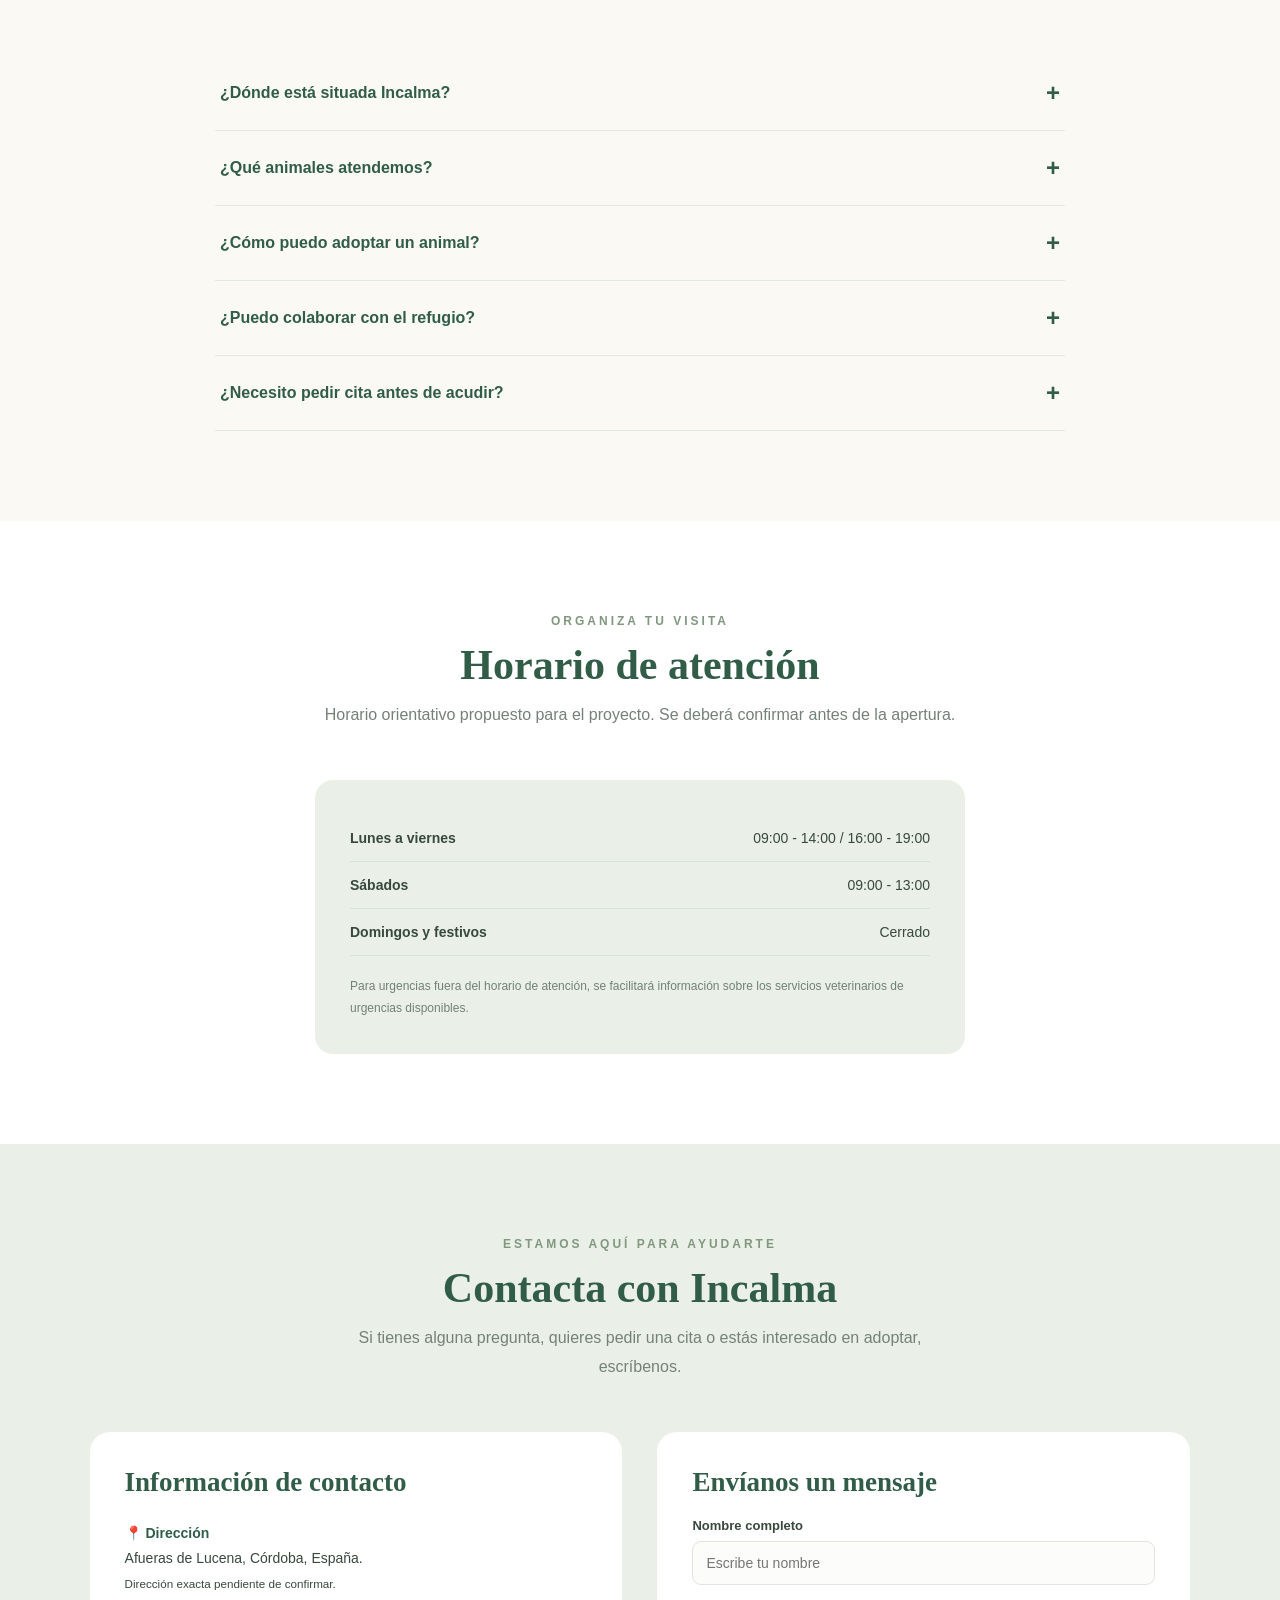
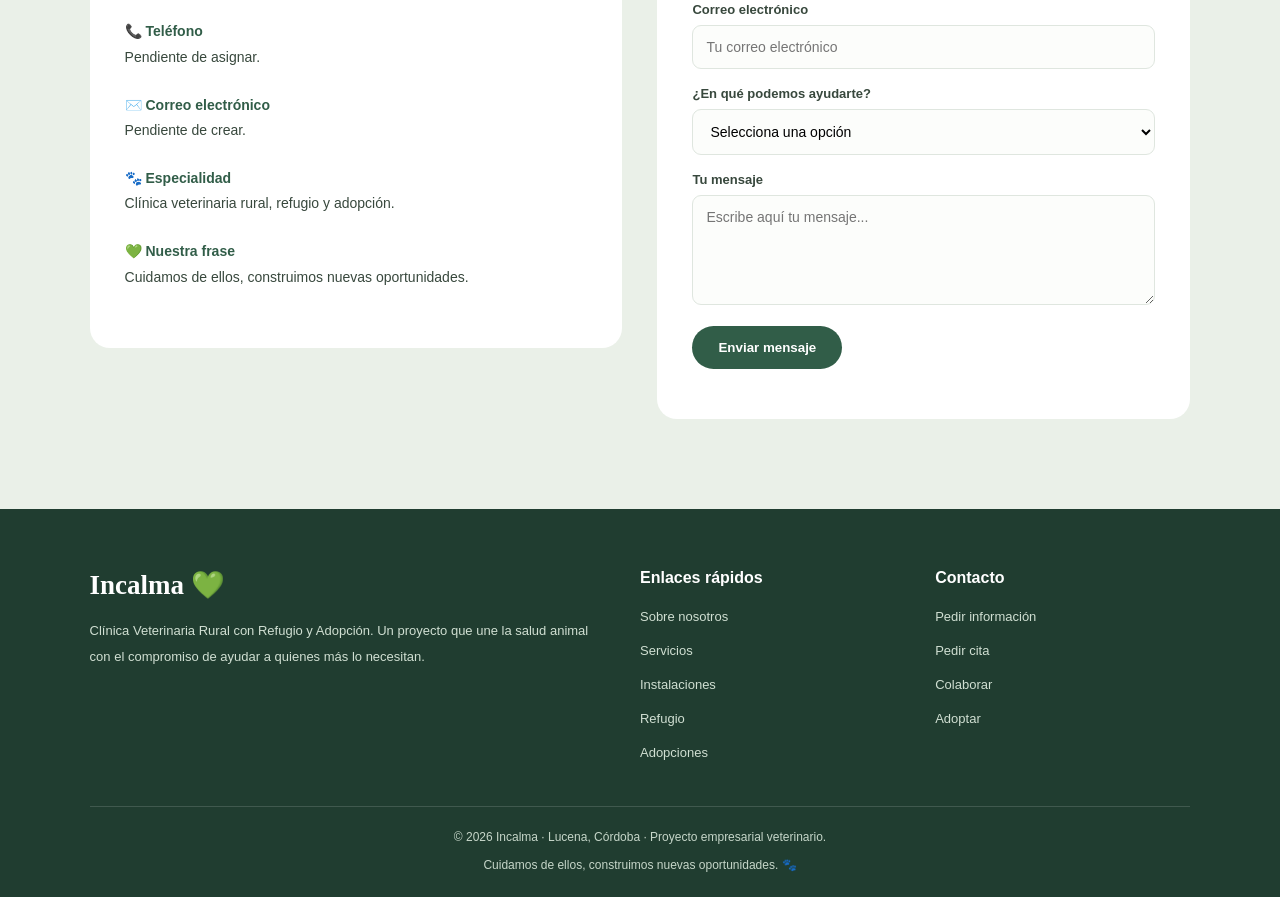
==== commit cf60aa93: "Add files via upload" ====
--- a/index.html
+++ b/index.html
@@ -1,121 +1,1856 @@
+
 <!DOCTYPE html>
-
 <html lang="es">
-
 <head>
-
-    <meta charset="UTF-8">
-
-    <meta name="viewport" content="width=device-width, initial-scale=1.0">
-
-    <title> 2ª GD CFGB Informática de Oficina</title>
-
-    <link rel="stylesheet" href="style.css">
-
+<meta charset="UTF-8">
+<meta name="viewport" content="width=device-width, initial-scale=1.0">
+
+
+
+<title>Incalma | Clínica Veterinaria Rural</title>
+
+<link rel="preconnect" href="https://fonts.googleapis.com">
+<link rel="stylesheet" href="style.css">
+
+<style>
+:root {
+    --green: #315d48;
+    --dark: #203d30;
+    --light: #eaf0e8;
+    --cream: #faf9f4;
+    --white: #ffffff;
+    --text: #38483d;
+    --gold: #c6a978;
+}
+
+* {
+    margin: 0;
+    padding: 0;
+    box-sizing: border-box;
+    scroll-behavior: smooth;
+}
+
+body {
+    font-family: 'DM Sans', sans-serif;
+    background: var(--cream);
+    color: var(--text);
+}
+
+img {
+    max-width: 100%;
+    display: block;
+}
+
+a {
+    text-decoration: none;
+    color: inherit;
+}
+
+button {
+    font-family: inherit;
+}
+
+.container {
+    width: 86%;
+    max-width: 1200px;
+    margin: auto;
+}
+
+.section {
+    padding: 90px 0;
+}
+
+.section-title {
+    text-align: center;
+    margin-bottom: 50px;
+}
+
+.section-title span {
+    color: #81977f;
+    text-transform: uppercase;
+    letter-spacing: 3px;
+    font-size: 12px;
+    font-weight: bold;
+}
+
+.section-title h2 {
+    font-family: 'Playfair Display', serif;
+    font-size: 42px;
+    color: var(--green);
+    margin: 12px 0;
+}
+
+.section-title p {
+    color: #758078;
+    line-height: 1.8;
+    max-width: 650px;
+    margin: auto;
+}
+
+.btn {
+    display: inline-block;
+    padding: 14px 26px;
+    border-radius: 30px;
+    background: var(--green);
+    color: white;
+    font-weight: 600;
+    border: none;
+    cursor: pointer;
+    transition: .3s;
+}
+
+.btn:hover {
+    background: var(--dark);
+    transform: translateY(-3px);
+}
+
+.btn-white {
+    background: white;
+    color: var(--green);
+}
+
+.btn-outline {
+    border: 1px solid var(--green);
+    color: var(--green);
+    background: transparent;
+}
+
+/* BARRA SUPERIOR */
+
+.topbar {
+    background: var(--dark);
+    color: white;
+    padding: 10px 7%;
+    font-size: 12px;
+    display: flex;
+    justify-content: space-between;
+    gap: 15px;
+}
+
+/* MENU */
+
+header {
+    position: sticky;
+    top: 0;
+    z-index: 1000;
+    background: white;
+    box-shadow: 0 3px 15px #0000000b;
+}
+
+.navbar {
+    width: 88%;
+    max-width: 1250px;
+    margin: auto;
+    min-height: 85px;
+    display: flex;
+    justify-content: space-between;
+    align-items: center;
+}
+
+.logo {
+    font-family: 'Playfair Display', serif;
+    color: var(--green);
+    font-size: 34px;
+    font-weight: bold;
+    line-height: 1;
+}
+
+.logo small {
+    display: block;
+    font-family: 'DM Sans', sans-serif;
+    font-size: 9px;
+    letter-spacing: 2px;
+    margin-top: 7px;
+}
+
+.nav-links {
+    display: flex;
+    align-items: center;
+    gap: 23px;
+}
+
+.nav-links a {
+    font-size: 13px;
+    font-weight: 600;
+    transition: .2s;
+}
+
+.nav-links a:hover {
+    color: #91a88d;
+}
+
+.menu-btn {
+    display: none;
+    border: none;
+    background: none;
+    color: var(--green);
+    font-size: 28px;
+    cursor: pointer;
+}
+
+/* PORTADA */
+
+.hero {
+    min-height: 650px;
+    display: flex;
+    align-items: center;
+    color: white;
+    background:
+    linear-gradient(90deg, rgba(22,53,37,.88), rgba(22,53,37,.18)),
+    url('https://images.unsplash.com/photo-1450778869180-41d0601e046e?w=1800')
+    center/cover;
+}
+
+.hero-content {
+    max-width: 730px;
+    padding: 90px 0;
+}
+
+.hero-label {
+    letter-spacing: 4px;
+    text-transform: uppercase;
+    font-size: 12px;
+    margin-bottom: 25px;
+}
+
+.hero h1 {
+    font-family: 'Playfair Display', serif;
+    font-size: clamp(48px, 6vw, 76px);
+    line-height: 1.08;
+    margin-bottom: 25px;
+}
+
+.hero p {
+    font-size: 17px;
+    line-height: 1.9;
+    max-width: 600px;
+    margin-bottom: 32px;
+}
+
+.hero-buttons {
+    display: flex;
+    gap: 15px;
+    flex-wrap: wrap;
+}
+
+/* DATOS DESTACADOS */
+
+.highlights {
+    background: white;
+    padding: 35px 0;
+}
+
+.highlight-grid {
+    display: grid;
+    grid-template-columns: repeat(4, 1fr);
+    text-align: center;
+    gap: 20px;
+}
+
+.highlight h3 {
+    color: var(--green);
+    font-size: 17px;
+    margin-bottom: 7px;
+}
+
+.highlight p {
+    font-size: 12px;
+    color: #7b857c;
+}
+
+
+
+/* PRESENTACION */
+
+.about-grid {
+    display: grid;
+    grid-template-columns: 1fr 1fr;
+    align-items: center;
+    gap: 65px;
+}
+
+.about-image {
+    position: relative;
+}
+
+.about-image img {
+    width: 100%;
+    height: 480px;
+    object-fit: cover;
+    border-radius: 20px;
+}
+
+.image-note {
+    position: absolute;
+    right: -20px;
+    bottom: 25px;
+    background: white;
+    padding: 20px;
+    border-radius: 12px;
+    box-shadow: 0 8px 25px #00000015;
+    color: var(--green);
+    font-weight: bold;
+}
+
+.about-text span {
+    color: #829a80;
+    letter-spacing: 3px;
+    font-size: 12px;
+    font-weight: bold;
+}
+
+.about-text h2 {
+    font-family: 'Playfair Display', serif;
+    font-size: 42px;
+    color: var(--green);
+    margin: 15px 0 22px;
+}
+
+.about-text p {
+    line-height: 1.9;
+    margin-bottom: 17px;
+    color: #657268;
+}
+
+.check-list {
+    list-style: none;
+    margin: 22px 0;
+}
+
+.check-list li {
+    margin: 14px 0;
+    font-size: 14px;
+}
+
+.check-list li::before {
+    content: "✓";
+    color: var(--green);
+    font-weight: bold;
+    margin-right: 12px;
+}
+
+/* VALORES */
+
+.values {
+    background: var(--light);
+}
+
+.value-grid {
+    display: grid;
+    grid-template-columns: repeat(3, 1fr);
+    gap: 25px;
+}
+
+.value-card {
+    text-align: center;
+    padding: 35px 25px;
+    background: white;
+    border-radius: 17px;
+}
+
+.value-card .emoji {
+    font-size: 38px;
+    margin-bottom: 18px;
+}
+
+.value-card h3 {
+    color: var(--green);
+    margin-bottom: 12px;
+}
+
+.value-card p {
+    font-size: 14px;
+    color: #738075;
+    line-height: 1.8;
+}
+
+/* SERVICIOS */
+
+.services-grid {
+    display: grid;
+    grid-template-columns: repeat(3, 1fr);
+    gap: 22px;
+}
+
+.service-card {
+    background: white;
+    border: 1px solid #e9eee8;
+    padding: 30px;
+    border-radius: 18px;
+    transition: .3s;
+}
+
+.service-card:hover {
+    transform: translateY(-6px);
+    box-shadow: 0 12px 35px #0000000c;
+}
+
+.service-icon {
+    font-size: 35px;
+    margin-bottom: 17px;
+}
+
+.service-card h3 {
+    color: var(--green);
+    margin-bottom: 13px;
+    font-size: 19px;
+}
+
+.service-card p {
+    color: #738075;
+    font-size: 14px;
+    line-height: 1.8;
+}
+
+.service-tag {
+    display: inline-block;
+    margin-top: 17px;
+    font-size: 11px;
+    background: var(--light);
+    padding: 7px 12px;
+    border-radius: 20px;
+    color: var(--green);
+}
+
+/* INSTALACIONES */
+
+.facilities {
+    background: var(--light);
+}
+
+.facility-grid {
+    display: grid;
+    grid-template-columns: repeat(3, 1fr);
+    gap: 20px;
+}
+
+.facility {
+    background: white;
+    overflow: hidden;
+    border-radius: 17px;
+}
+
+.facility img {
+    width: 100%;
+    height: 230px;
+    object-fit: cover;
+}
+
+.facility-content {
+    padding: 23px;
+}
+
+.facility h3 {
+    color: var(--green);
+    margin-bottom: 10px;
+}
+
+.facility p {
+    color: #738075;
+    font-size: 13px;
+    line-height: 1.8;
+}
+
+/* REFUGIO */
+
+.shelter {
+    background: white;
+}
+
+.shelter-grid {
+    display: grid;
+    grid-template-columns: 1fr 1fr;
+    gap: 55px;
+    align-items: center;
+}
+
+.shelter img {
+    height: 470px;
+    width: 100%;
+    object-fit: cover;
+    border-radius: 20px;
+}
+
+.shelter-text h2 {
+    color: var(--green);
+    font-family: 'Playfair Display', serif;
+    font-size: 42px;
+    margin-bottom: 20px;
+}
+
+.shelter-text p {
+    line-height: 1.9;
+    color: #66736a;
+    margin-bottom: 18px;
+}
+
+/* ADOPCIONES */
+
+.adoptions {
+    background: var(--cream);
+}
+
+.animal-grid {
+    display: grid;
+    grid-template-columns: repeat(3, 1fr);
+    gap: 25px;
+}
+
+.animal-card {
+    background: white;
+    border-radius: 18px;
+    overflow: hidden;
+    box-shadow: 0 5px 20px #00000008;
+}
+
+.animal-card img {
+    width: 100%;
+    height: 250px;
+    object-fit: cover;
+}
+
+.animal-info {
+    padding: 23px;
+}
+
+.animal-info h3 {
+    color: var(--green);
+    font-size: 22px;
+    margin-bottom: 10px;
+}
+
+.animal-info p {
+    font-size: 13px;
+    color: #738075;
+    line-height: 1.8;
+    margin-bottom: 15px;
+}
+
+.animal-info .btn {
+    font-size: 12px;
+    padding: 11px 18px;
+}
+
+/* SEGUNDA OPORTUNIDAD */
+
+.second-chance {
+    color: white;
+    text-align: center;
+    background:
+    linear-gradient(rgba(29,68,47,.91), rgba(29,68,47,.91)),
+    url('https://images.unsplash.com/photo-1548199973-03cce0bbc87b?w=1500')
+    center/cover;
+}
+
+.second-chance h2 {
+    font-family: 'Playfair Display', serif;
+    font-size: 45px;
+    margin: 15px 0;
+}
+
+.second-chance p {
+    max-width: 760px;
+    margin: 0 auto 25px;
+    line-height: 1.9;
+    color: #e2ebe3;
+}
+
+/* ADOPCION PASOS */
+
+.steps {
+    display: grid;
+    grid-template-columns: repeat(4, 1fr);
+    gap: 20px;
+}
+
+.step {
+    padding: 25px;
+    text-align: center;
+}
+
+.step-number {
+    width: 55px;
+    height: 55px;
+    background: var(--light);
+    color: var(--green);
+    border-radius: 50%;
+    display: grid;
+    place-items: center;
+    margin: 0 auto 17px;
+    font-weight: bold;
+    font-size: 21px;
+}
+
+.step h3 {
+    color: var(--green);
+    margin-bottom: 10px;
+}
+
+.step p {
+    color: #778178;
+    font-size: 13px;
+    line-height: 1.8;
+}
+
+/* EQUIPO */
+
+.team {
+    background: var(--light);
+}
+
+.team-grid {
+    display: grid;
+    grid-template-columns: repeat(3, 1fr);
+    gap: 25px;
+}
+
+.team-card {
+    background: white;
+    border-radius: 17px;
+    padding: 35px 20px;
+    text-align: center;
+}
+
+.team-icon {
+    font-size: 50px;
+    margin-bottom: 15px;
+}
+
+.team-card h3 {
+    color: var(--green);
+    margin-bottom: 8px;
+}
+
+.team-card p {
+    font-size: 13px;
+    color: #748075;
+    line-height: 1.8;
+}
+
+/* FAQ */
+
+.faq-container {
+    max-width: 850px;
+    margin: auto;
+}
+
+.faq-item {
+    border-bottom: 1px solid #e3e9e2;
+}
+
+.faq-question {
+    width: 100%;
+    padding: 23px 5px;
+    display: flex;
+    justify-content: space-between;
+    align-items: center;
+    background: none;
+    border: none;
+    color: var(--green);
+    font-size: 16px;
+    font-weight: bold;
+    text-align: left;
+    cursor: pointer;
+}
+
+.faq-answer {
+    display: none;
+    padding: 0 5px 22px;
+    color: #748075;
+    line-height: 1.8;
+    font-size: 14px;
+}
+
+.faq-item.active .faq-answer {
+    display: block;
+}
+
+.faq-item.active .plus {
+    transform: rotate(45deg);
+}
+
+.plus {
+    font-size: 24px;
+    transition: .3s;
+}
+
+/* CONTACTO */
+
+.contact {
+    background: var(--light);
+}
+
+.contact-grid {
+    display: grid;
+    grid-template-columns: 1fr 1fr;
+    gap: 35px;
+    align-items: start;
+}
+
+.contact-info, .contact-form {
+    background: white;
+    border-radius: 20px;
+    padding: 35px;
+}
+
+.contact-info h3, .contact-form h3 {
+    color: var(--green);
+    font-family: 'Playfair Display', serif;
+    font-size: 27px;
+    margin-bottom: 20px;
+}
+
+.contact-line {
+    margin: 23px 0;
+    line-height: 1.8;
+    font-size: 14px;
+}
+
+.contact-line strong {
+    color: var(--green);
+}
+
+.form-group {
+    margin-bottom: 17px;
+}
+
+.form-group label {
+    display: block;
+    font-size: 13px;
+    font-weight: bold;
+    margin-bottom: 8px;
+}
+
+.form-group input,
+.form-group select,
+.form-group textarea {
+    width: 100%;
+    padding: 13px;
+    border: 1px solid #dfe6df;
+    border-radius: 9px;
+    background: #fcfdfb;
+    font-family: inherit;
+    font-size: 14px;
+}
+
+.form-group textarea {
+    min-height: 110px;
+    resize: vertical;
+}
+
+.form-group input:focus,
+.form-group textarea:focus,
+.form-group select:focus {
+    outline: 2px solid #a7c0a7;
+}
+
+.form-message {
+    margin-top: 15px;
+    font-size: 13px;
+    color: var(--green);
+    line-height: 1.6;
+}
+
+/* HORARIO */
+
+.hours {
+    background: white;
+}
+
+.hours-box {
+    max-width: 650px;
+    margin: auto;
+    background: var(--light);
+    padding: 35px;
+    border-radius: 18px;
+}
+
+.hours-row {
+    display: flex;
+    justify-content: space-between;
+    padding: 15px 0;
+    border-bottom: 1px solid #d9e4d8;
+    font-size: 14px;
+}
+
+/* FOOTER */
+
+footer {
+    background: var(--dark);
+    color: white;
+    padding: 60px 0 25px;
+}
+
+.footer-grid {
+    display: grid;
+    grid-template-columns: 2fr 1fr 1fr;
+    gap: 40px;
+    margin-bottom: 40px;
+}
+
+footer h3 {
+    font-family: 'Playfair Display', serif;
+    font-size: 27px;
+    margin-bottom: 17px;
+}
+
+footer h4 {
+    margin-bottom: 17px;
+}
+
+footer p, footer a {
+    font-size: 13px;
+    color: #d0dfd2;
+    line-height: 2;
+}
+
+.footer-links {
+    display: flex;
+    flex-direction: column;
+    gap: 8px;
+}
+
+.footer-bottom {
+    text-align: center;
+    border-top: 1px solid #ffffff25;
+    padding-top: 23px;
+    font-size: 12px;
+    color: #c6d6c9;
+}
+
+/* MOVIL */
+
+@media(max-width: 950px) {
+    .nav-links {
+        gap: 12px;
+    }
+
+    .nav-links a {
+        font-size: 11px;
+    }
+
+    .about-grid, .shelter-grid {
+        gap: 30px;
+    }
+}
+
+@media(max-width: 750px) {
+    .topbar {
+        flex-direction: column;
+        text-align: center;
+    }
+
+    .navbar {
+        min-height: 75px;
+    }
+
+    .menu-btn {
+        display: block;
+    }
+
+    .nav-links {
+        display: none;
+        position: absolute;
+        top: 75px;
+        left: 0;
+        width: 100%;
+        background: white;
+        padding: 25px;
+        flex-direction: column;
+        align-items: center;
+        box-shadow: 0 10px 15px #00000010;
+    }
+
+    .nav-links.open {
+        display: flex;
+    }
+
+    .nav-links a {
+        font-size: 14px;
+    }
+
+    .highlight-grid {
+        grid-template-columns: repeat(2, 1fr);
+    }
+
+    .about-grid, .shelter-grid, .contact-grid {
+        grid-template-columns: 1fr;
+    }
+
+    .services-grid, .facility-grid, .animal-grid, .team-grid {
+        grid-template-columns: repeat(2, 1fr);
+    }
+
+    .value-grid {
+        grid-template-columns: 1fr;
+    }
+
+    .steps {
+        grid-template-columns: repeat(2, 1fr);
+    }
+
+    .footer-grid {
+        grid-template-columns: 1fr 1fr;
+    }
+
+    .about-image img {
+        height: 350px;
+    }
+}
+
+@media(max-width: 500px) {
+    .container {
+        width: 90%;
+    }
+
+    .services-grid, .facility-grid, .animal-grid {
+        grid-template-columns: 1fr;
+    }
+
+    .hero h1 {
+        font-size: 45px;
+    }
+
+    .section-title h2,
+    .about-text h2,
+    .shelter-text h2 {
+        font-size: 34px;
+    }
+
+    .second-chance h2 {
+        font-size: 35px;
+    }
+
+    .steps {
+        grid-template-columns: 1fr;
+    }
+
+    .footer-grid {
+        grid-template-columns: 1fr;
+    }
+
+    .hours-row {
+        font-size: 12px;
+    }
+}
+</style>
 </head>
 
 <body>
 
-    <header>
-
-        <h1> 2ª GD CFGB Informática de Oficina</h1>
-
-        <p></p>
-
-    </header>
-
-    <nav>
-
-        <a href="#inicio">Inicio</a>
-
-        <a href="#sobre-mi">Sobre mí</a>
-
-        <a href="#contacto">Contacto</a>
-
-    </nav>
-
-    <main>
-
-        <section id="inicio" class="presentacion">
-<img src="sala_de_informatica.jpg" alt="imagen de presentacion" width="300">
-            <h2>¡Bienvenido a mi web!</h2>
-
-            <p></p>
-
-           <a href="https://sites.google.com/g.educaand.es/pizzeria-carlos44/inicio"> <button><p>Descubrir más</p></button></a>
-
-        </section>
-
-        <section id=" módulos del curso">
-
-            <h2> módulos del curso</h2>
-
-            <div class="tarjetas">
-
-                <article class="tarjeta">
-
-                    <h3>Redes </h3>
-
-                    <p>
-
-
-La asignatura de Redes  estudia cómo se conectan los dispositivos para intercambiar información y compartir recursos</p>
-
-                </article>
-
-                <article class="tarjeta">
-
-                    <h3>ofimatica de oficina </h3>
-
-                    <p>La ofimática es el conjunto de programas, aplicaciones y herramientas informáticas que sirven para crear, editar, almacenar, organizar y transmitir información dentro de una oficina</p>
-
-                </article>
-
-                <article class="tarjeta">
-
-                    <h3>Proyecto intermodular </h3>
-
-                    <p>Consiste en crear tu propia empresa </p>
-
-                </article>
-  </article>
-
-                <article class="tarjeta">
-
-                    <h3>Ciencias aplicadas 1 </h3>
-
-                    <p>En esta asignatura se da Fisica , Matematicas y Biologia.</p>
-
-                </article>
-                  </article>
-
-                <article class="tarjeta">
-
-                    <h3>Comunicaciones y ciencias sociales 2</h3>
-
-                    <p>En esta asignatura se da Lengua , Geografia e Historia e ingles.</p>
-
-                </article>
-            </div>
-
-        </section>
-
-        <section id="contacto">
-
-            <h2>Contacto</h2>
-
-            <p>Correo: mloposu0710@g.educaand.es</p>
-
-        </section>
-
-    </main>
-
-    <footer>
-
-        <p>© 2026 Mi primera página web</p>
-
-    </footer>
+<!-- BARRA SUPERIOR -->
+
+<div class="topbar">
+    <span>📍 Clínica veterinaria rural · Lucena, Córdoba</span>
+    <span>🐾 Cuidamos de ellos, construimos oportunidades</span>
+</div>
+
+<!-- MENU -->
+
+<header>
+    <div class="navbar">
+
+        <a href="#inicio" class="logo">
+            Incalma
+            <small>CLÍNICA VETERINARIA RURAL</small>
+        </a>
+
+        <button class="menu-btn" onclick="toggleMenu()">☰</button>
+
+        <nav class="nav-links" id="navLinks">
+            <a href="#inicio">Inicio</a>
+            <a href="#nosotros">Nosotros</a>
+            <a href="#servicios">Servicios</a>
+            <a href="#instalaciones">Instalaciones</a>
+            <a href="#refugio">Refugio</a>
+            <a href="#adopciones">Adopciones</a>
+            <a href="#contacto">Contacto</a>
+            <a href="#contacto" class="btn">Pedir cita</a>
+        </nav>
+
+    </div>
+</header>
+
+<!-- PORTADA -->
+
+<section class="hero" id="inicio">
+    <div class="container">
+        <div class="hero-content">
+            <div class="hero-label">BIENVENIDOS A INCALMA</div>
+
+            <h1>Un lugar donde cada vida importa.</h1>
+
+            <p>
+                Somos una clínica veterinaria rural que une la
+                atención profesional de las mascotas con un refugio
+                dedicado a ayudar a los animales que más lo necesitan.
+            </p>
+
+            <div class="hero-buttons">
+                <a href="#servicios" class="btn">Conoce nuestros servicios</a>
+                <a href="#adopciones" class="btn btn-white">Quiero adoptar 🐾</a>
+            </div>
+        </div>
+    </div>
+</section>
+
+<!-- DESTACADOS -->
+
+<div class="highlights">
+    <div class="container highlight-grid">
+
+        <div class="highlight">
+            <h3>🐶 Atención animal</h3>
+            <p>Perros, gatos y compañía</p>
+        </div>
+
+        <div class="highlight">
+            <h3>🌿 Entorno rural</h3>
+            <p>Espacios amplios y tranquilos</p>
+        </div>
+
+        <div class="highlight">
+            <h3>🏡 Refugio</h3>
+            <p>Ayuda y recuperación animal</p>
+        </div>
+
+        <div class="highlight">
+            <h3>💚 Adopción</h3>
+            <p>Nuevas oportunidades</p>
+        </div>
+
+    </div>
+</div>
+
+<!-- NOSOTROS -->
+
+<section class="section" id="nosotros">
+    <div class="container about-grid">
+
+        <div class="about-image">
+            <img src="https://images.unsplash.com/photo-1601758228041-f3b2795255f1?w=1000"
+            alt="Atención veterinaria">
+            <div class="image-note">Pasión por los animales 💚</div>
+        </div>
+
+        <div class="about-text">
+            <span>CONÓCENOS</span>
+            <h2>Mucho más que una clínica veterinaria</h2>
+
+            <p>
+                Incalma es un proyecto empresarial creado para ofrecer
+                una atención veterinaria cercana, responsable y de calidad.
+                Nuestra clínica estará situada en las afueras de Lucena,
+                Córdoba, en una parcela rural con espacio suficiente
+                para desarrollar todas nuestras actividades.
+            </p>
+
+            <p>
+                Queremos facilitar el acceso a los servicios veterinarios
+                a las familias de Lucena y de las zonas rurales cercanas,
+                sin olvidarnos de los animales abandonados que necesitan
+                protección.
+            </p>
+
+            <ul class="check-list">
+                <li>Atención veterinaria para animales de compañía.</li>
+                <li>Instalaciones amplias y zonas diferenciadas.</li>
+                <li>Espacio de refugio y recuperación.</li>
+                <li>Adopciones responsables.</li>
+                <li>Compromiso con el bienestar animal.</li>
+            </ul>
+
+            <a href="#instalaciones" class="btn">Descubre nuestras instalaciones</a>
+        </div>
+
+    </div>
+</section>
+
+<!-- VALORES -->
+
+<section class="section values">
+    <div class="container">
+
+        <div class="section-title">
+            <span>NUESTRA FILOSOFÍA</span>
+            <h2>Los valores de Incalma</h2>
+            <p>Todo lo que hacemos tiene un mismo objetivo: mejorar la vida de los animales.</p>
+        </div>
+
+        <div class="value-grid">
+
+            <div class="value-card">
+                <div class="emoji">❤️</div>
+                <h3>Amor por los animales</h3>
+                <p>Tratamos a cada animal con respeto, paciencia y cariño, entendiendo que cada uno necesita unos cuidados diferentes.</p>
+            </div>
+
+            <div class="value-card">
+                <div class="emoji">🩺</div>
+                <h3>Profesionalidad</h3>
+                <p>Buscamos ofrecer servicios veterinarios responsables, con personal cualificado y atención adaptada a cada mascota.</p>
+            </div>
+
+            <div class="value-card">
+                <div class="emoji">🌱</div>
+                <h3>Compromiso social</h3>
+                <p>Queremos colaborar en la protección de los animales abandonados y fomentar las adopciones responsables.</p>
+            </div>
+
+        </div>
+    </div>
+</section>
+
+<!-- SERVICIOS -->
+
+<section class="section" id="servicios">
+    <div class="container">
+
+        <div class="section-title">
+            <span>CUIDAMOS DE TU MASCOTA</span>
+            <h2>Nuestros servicios veterinarios</h2>
+            <p>Contamos con diferentes servicios para cuidar de la salud y el bienestar de los animales.</p>
+        </div>
+
+        <div class="services-grid">
+
+            <div class="service-card">
+                <div class="service-icon">🩺</div>
+                <h3>Consultas veterinarias</h3>
+                <p>Atención individual para valorar la salud de tu mascota, estudiar sus síntomas y orientar su tratamiento.</p>
+                <span class="service-tag">Atención personalizada</span>
+            </div>
+
+            <div class="service-card">
+                <div class="service-icon">💉</div>
+                <h3>Vacunación</h3>
+                <p>Programas de vacunación adaptados a la edad, necesidades y estado de salud de cada animal.</p>
+                <span class="service-tag">Prevención</span>
+            </div>
+
+            <div class="service-card">
+                <div class="service-icon">🐾</div>
+                <h3>Desparasitación</h3>
+                <p>Prevención y tratamiento de parásitos internos y externos para mantener protegidas a las mascotas.</p>
+                <span class="service-tag">Protección animal</span>
+            </div>
+
+            <div class="service-card">
+                <div class="service-icon">❤️</div>
+                <h3>Revisiones generales</h3>
+                <p>Controles periódicos para comprobar el estado físico, peso, alimentación y evolución del animal.</p>
+                <span class="service-tag">Salud preventiva</span>
+            </div>
+
+            <div class="service-card">
+                <div class="service-icon">🔬</div>
+                <h3>Pruebas diagnósticas</h3>
+                <p>Pruebas necesarias para ayudar a detectar enfermedades y conocer mejor los problemas de salud.</p>
+                <span class="service-tag">Diagnóstico</span>
+            </div>
+
+            <div class="service-card">
+                <div class="service-icon">💊</div>
+                <h3>Tratamientos</h3>
+                <p>Cuidados y tratamientos veterinarios adaptados a las necesidades de cada paciente.</p>
+                <span class="service-tag">Recuperación</span>
+            </div>
+
+            <div class="service-card">
+                <div class="service-icon">🏥</div>
+                <h3>Cirugías</h3>
+                <p>Intervenciones quirúrgicas cuando estén indicadas y se disponga de instalaciones y profesionales adecuados.</p>
+                <span class="service-tag">Atención especializada</span>
+            </div>
+
+            <div class="service-card">
+                <div class="service-icon">🥣</div>
+                <h3>Asesoramiento nutricional</h3>
+                <p>Orientación sobre alimentación, hábitos saludables y necesidades nutricionales de cada mascota.</p>
+                <span class="service-tag">Alimentación</span>
+            </div>
+
+            <div class="service-card">
+                <div class="service-icon">🐕</div>
+                <h3>Orientación para propietarios</h3>
+                <p>Consejos sobre cuidados básicos, higiene, prevención y bienestar para mejorar la vida de los animales.</p>
+                <span class="service-tag">Educación animal</span>
+            </div>
+
+        </div>
+    </div>
+</section>
+
+<!-- INSTALACIONES -->
+
+<section class="section facilities" id="instalaciones">
+    <div class="container">
+
+        <div class="section-title">
+            <span>NUESTRO ESPACIO</span>
+            <h2>Conoce nuestras instalaciones</h2>
+            <p>Un entorno rural pensado para separar las diferentes actividades y ofrecer comodidad y seguridad.</p>
+        </div>
+
+        <div class="facility-grid">
+
+            <div class="facility">
+                <img src="https://images.unsplash.com/photo-1629909613654-28e377c37b09?w=800" alt="Recepción">
+                <div class="facility-content">
+                    <h3>Recepción y sala de espera</h3>
+                    <p>Un espacio acogedor donde recibir a los propietarios y organizar las visitas veterinarias.</p>
+                </div>
+            </div>
+
+            <div class="facility">
+                <img src="https://images.unsplash.com/photo-1628009368231-7bb7cfcb0def?w=800" alt="Consulta">
+                <div class="facility-content">
+                    <h3>Consultas veterinarias</h3>
+                    <p>Salas preparadas para revisar a los animales y realizar diferentes exploraciones.</p>
+                </div>
+            </div>
+
+            <div class="facility">
+                <img src="https://images.unsplash.com/photo-1576201836106-db1758fd1c97?w=800" alt="Cuidados de animales">
+                <div class="facility-content">
+                    <h3>Zona de recuperación</h3>
+                    <p>Espacio destinado a los animales que necesitan cuidados y seguimiento veterinario.</p>
+                </div>
+            </div>
+
+            <div class="facility">
+                <img src="https://images.unsplash.com/photo-1548199973-03cce0bbc87b?w=800" alt="Zona exterior">
+                <div class="facility-content">
+                    <h3>Zonas exteriores</h3>
+                    <p>Espacios al aire libre donde los animales pueden disfrutar de un entorno tranquilo y seguro.</p>
+                </div>
+            </div>
+
+            <div class="facility">
+                <img src="https://images.unsplash.com/photo-1583337130417-3346a1be7dee?w=800" alt="Zona de perros">
+                <div class="facility-content">
+                    <h3>Zona de refugio</h3>
+                    <p>Áreas separadas para alojar y cuidar a los animales rescatados.</p>
+                </div>
+            </div>
+
+            <div class="facility">
+                <img src="https://images.unsplash.com/photo-1516734212186-a967f81ad0d7?w=800" alt="Animales">
+                <div class="facility-content">
+                    <h3>Espacio de adopción</h3>
+                    <p>Un lugar para conocer a los animales y facilitar el encuentro con sus futuras familias.</p>
+                </div>
+            </div>
+
+        </div>
+    </div>
+</section>
+
+<!-- REFUGIO -->
+
+<section class="section shelter" id="refugio">
+    <div class="container shelter-grid">
+
+        <img src="https://images.unsplash.com/photo-1548199973-03cce0bbc87b?w=1000" alt="Perros en un refugio">
+
+        <div class="shelter-text">
+            <span>UNA PARTE MUY IMPORTANTE DE INCALMA</span>
+            <h2>También tenemos un hogar para quienes lo necesitan</h2>
+
+            <p>
+                Nuestro refugio nace con la intención de ayudar a perros,
+                gatos y otros animales que han sido abandonados o que
+                necesitan un lugar seguro.
+            </p>
+
+            <p>
+                Los animales que llegan al refugio reciben alimentación,
+                atención veterinaria, cuidados diarios y un espacio
+                donde poder recuperarse.
+            </p>
+
+            <p>
+                Trabajamos para encontrar familias responsables que
+                quieran ofrecerles un hogar definitivo y una vida mejor.
+            </p>
+
+            <a href="#adopciones" class="btn">Ver animales en adopción</a>
+        </div>
+
+    </div>
+</section>
+
+<!-- ADOPCIONES -->
+
+<section class="section adoptions" id="adopciones">
+    <div class="container">
+
+        <div class="section-title">
+            <span>ENCUENTRA UN NUEVO AMIGO</span>
+            <h2>Animales que buscan familia</h2>
+            <p>Adoptar es dar una oportunidad a un animal que necesita un hogar lleno de cariño.</p>
+        </div>
+
+        <div class="animal-grid">
+
+            <div class="animal-card">
+                <img src="https://images.unsplash.com/photo-1552053831-71594a27632d?w=800" alt="Perro llamado Toby">
+                <div class="animal-info">
+                    <h3>Toby 🐶</h3>
+                    <p>Ficha de ejemplo. Un perrito simpático que busca una familia responsable que quiera compartir muchos momentos con él.</p>
+                    <a href="#contacto" class="btn">Me interesa</a>
+                </div>
+            </div>
+
+            <div class="animal-card">
+                <img src="https://images.unsplash.com/photo-1573865526739-10659fec78a5?w=800" alt="Gato llamado Luna">
+                <div class="animal-info">
+                    <h3>Luna 🐱</h3>
+                    <p>Ficha de ejemplo. Una gatita que necesita un hogar tranquilo donde recibir cariño y todos los cuidados necesarios.</p>
+                    <a href="#contacto" class="btn">Me interesa</a>
+                </div>
+            </div>
+
+            <div class="animal-card">
+                <img src="https://images.unsplash.com/photo-1544568100-847a948585b9?w=800" alt="Perro llamado Max">
+                <div class="animal-info">
+                    <h3>Max 🐾</h3>
+                    <p>Ficha de ejemplo. Un compañero de cuatro patas que espera encontrar una familia con la que empezar una nueva etapa.</p>
+                    <a href="#contacto" class="btn">Me interesa</a>
+                </div>
+            </div>
+
+        </div>
+
+        <p style="text-align:center;margin-top:30px;color:#788579;font-size:12px;">
+            Las fichas y animales mostrados son ejemplos de diseño, no anuncios de adopción reales.
+        </p>
+
+    </div>
+</section>
+
+<!-- PROGRAMA SEGUNDA OPORTUNIDAD -->
+
+<section class="section second-chance">
+    <div class="container">
+
+        <span style="letter-spacing:3px;font-size:12px;">NUESTRO COMPROMISO SOLIDARIO</span>
+
+        <h2>Programa Segunda Oportunidad 💚</h2>
+
+        <p>
+            En Incalma creemos que todos los animales merecen recibir
+            cuidados, independientemente de su historia o situación.
+            Por eso, una parte de los ingresos de determinados servicios
+            se destinará a ayudar a los animales del refugio.
+        </p>
+
+        <p>
+            Con esta iniciativa queremos colaborar con sus tratamientos,
+            vacunas, alimentación y necesidades básicas, para que puedan
+            recuperarse y encontrar una familia.
+        </p>
+
+        <a href="#contacto" class="btn btn-white">Colabora con nosotros</a>
+
+    </div>
+</section>
+
+<!-- COMO ADOPTAR -->
+
+<section class="section">
+    <div class="container">
+
+        <div class="section-title">
+            <span>ADOPCIÓN RESPONSABLE</span>
+            <h2>¿Cómo puedes adoptar?</h2>
+            <p>Queremos asegurarnos de que cada animal encuentre una familia adecuada para sus necesidades.</p>
+        </div>
+
+        <div class="steps">
+
+            <div class="step">
+                <div class="step-number">1</div>
+                <h3>Infórmate</h3>
+                <p>Conoce a los animales disponibles y descubre cuál puede encajar con tu familia.</p>
+            </div>
+
+            <div class="step">
+                <div class="step-number">2</div>
+                <h3>Contacta</h3>
+                <p>Escríbenos para mostrar tu interés y resolver todas tus dudas.</p>
+            </div>
+
+            <div class="step">
+                <div class="step-number">3</div>
+                <h3>Conócele</h3>
+                <p>Organizaremos un encuentro para que puedas conocer al animal.</p>
+            </div>
+
+            <div class="step">
+                <div class="step-number">4</div>
+                <h3>Nuevo hogar</h3>
+                <p>Si todo es adecuado, se tramitará la adopción responsable y su entrega.</p>
+            </div>
+
+        </div>
+    </div>
+</section>
+
+<!-- EQUIPO -->
+
+<section class="section team">
+    <div class="container">
+
+        <div class="section-title">
+            <span>LAS PERSONAS DETRÁS DEL PROYECTO</span>
+            <h2>Nuestro equipo</h2>
+            <p>Un proyecto necesita personas comprometidas y preparadas para cuidar de los animales.</p>
+        </div>
+
+        <div class="team-grid">
+
+            <div class="team-card">
+                <div class="team-icon">👩‍⚕️</div>
+                <h3>Equipo veterinario</h3>
+                <p>Profesionales veterinarios encargados de las consultas, diagnósticos, tratamientos y seguimiento de los pacientes.</p>
+            </div>
+
+            <div class="team-card">
+                <div class="team-icon">🐾</div>
+                <h3>Auxiliares veterinarios</h3>
+                <p>Personal de apoyo que colabora en la atención de los animales, preparación de consultas y cuidados diarios.</p>
+            </div>
+
+            <div class="team-card">
+                <div class="team-icon">🏡</div>
+                <h3>Equipo del refugio</h3>
+                <p>Personas encargadas de la alimentación, limpieza, bienestar y atención de los animales rescatados.</p>
+            </div>
+
+        </div>
+
+    </div>
+</section>
+
+<!-- PREGUNTAS FRECUENTES -->
+
+<section class="section">
+    <div class="container">
+
+        <div class="section-title">
+            <span>RESOLVEMOS TUS DUDAS</span>
+            <h2>Preguntas frecuentes</h2>
+            <p>Algunas respuestas que pueden ayudarte a conocer mejor Incalma.</p>
+        </div>
+
+        <div class="faq-container">
+
+            <div class="faq-item">
+                <button class="faq-question">
+                    ¿Dónde está situada Incalma?
+                    <span class="plus">+</span>
+                </button>
+                <div class="faq-answer">
+                    Nuestro proyecto está ubicado en una zona rural a las afueras de Lucena, Córdoba, para contar con más espacio y facilitar el acceso a las familias de las zonas cercanas.
+                </div>
+            </div>
+
+            <div class="faq-item">
+                <button class="faq-question">
+                    ¿Qué animales atendemos?
+                    <span class="plus">+</span>
+                </button>
+                <div class="faq-answer">
+                    La clínica está orientada principalmente a perros, gatos y otros animales de compañía, siempre según los servicios y medios disponibles.
+                </div>
+            </div>
+
+            <div class="faq-item">
+                <button class="faq-question">
+                    ¿Cómo puedo adoptar un animal?
+                    <span class="plus">+</span>
+                </button>
+                <div class="faq-answer">
+                    Puedes contactar con nosotros para informarte sobre los animales disponibles, conocer sus necesidades y comenzar el proceso de adopción responsable.
+                </div>
+            </div>
+
+            <div class="faq-item">
+                <button class="faq-question">
+                    ¿Puedo colaborar con el refugio?
+                    <span class="plus">+</span>
+                </button>
+                <div class="faq-answer">
+                    Sí. Puedes informarte sobre las formas de colaboración, como ayudar con alimentos, productos de higiene y otras necesidades del refugio.
+                </div>
+            </div>
+
+            <div class="faq-item">
+                <button class="faq-question">
+                    ¿Necesito pedir cita antes de acudir?
+                    <span class="plus">+</span>
+                </button>
+                <div class="faq-answer">
+                    Lo recomendable es contactar previamente para organizar la visita y poder atender a cada mascota de la mejor manera posible.
+                </div>
+            </div>
+
+        </div>
+    </div>
+</section>
+
+<!-- HORARIO -->
+
+<section class="section hours">
+    <div class="container">
+
+        <div class="section-title">
+            <span>ORGANIZA TU VISITA</span>
+            <h2>Horario de atención</h2>
+            <p>Horario orientativo propuesto para el proyecto. Se deberá confirmar antes de la apertura.</p>
+        </div>
+
+        <div class="hours-box">
+
+            <div class="hours-row">
+                <strong>Lunes a viernes</strong>
+                <span>09:00 - 14:00 / 16:00 - 19:00</span>
+            </div>
+
+            <div class="hours-row">
+                <strong>Sábados</strong>
+                <span>09:00 - 13:00</span>
+            </div>
+
+            <div class="hours-row">
+                <strong>Domingos y festivos</strong>
+                <span>Cerrado</span>
+            </div>
+
+            <p style="margin-top:20px;font-size:12px;color:#718075;line-height:1.8;">
+                Para urgencias fuera del horario de atención, se facilitará
+                información sobre los servicios veterinarios de urgencias disponibles.
+            </p>
+
+        </div>
+    </div>
+</section>
+
+<!-- CONTACTO -->
+
+<section class="section contact" id="contacto">
+    <div class="container">
+
+        <div class="section-title">
+            <span>ESTAMOS AQUÍ PARA AYUDARTE</span>
+            <h2>Contacta con Incalma</h2>
+            <p>Si tienes alguna pregunta, quieres pedir una cita o estás interesado en adoptar, escríbenos.</p>
+        </div>
+
+        <div class="contact-grid">
+
+            <div class="contact-info">
+
+                <h3>Información de contacto</h3>
+
+                <div class="contact-line">
+                    <strong>📍 Dirección</strong><br>
+                    Afueras de Lucena, Córdoba, España.
+                    <br><small>Dirección exacta pendiente de confirmar.</small>
+                </div>
+
+                <div class="contact-line">
+                    <strong>📞 Teléfono</strong><br>
+                    Pendiente de asignar.
+                </div>
+
+                <div class="contact-line">
+                    <strong>✉️ Correo electrónico</strong><br>
+                    Pendiente de crear.
+                </div>
+
+                <div class="contact-line">
+                    <strong>🐾 Especialidad</strong><br>
+                    Clínica veterinaria rural, refugio y adopción.
+                </div>
+
+                <div class="contact-line">
+                    <strong>💚 Nuestra frase</strong><br>
+                    Cuidamos de ellos, construimos nuevas oportunidades.
+                </div>
+
+            </div>
+
+            <div class="contact-form">
+
+                <h3>Envíanos un mensaje</h3>
+
+                <form id="contactForm">
+
+                    <div class="form-group">
+                        <label for="nombre">Nombre completo</label>
+                        <input id="nombre" type="text" placeholder="Escribe tu nombre" required>
+                    </div>
+
+                    <div class="form-group">
+                        <label for="email">Correo electrónico</label>
+                        <input id="email" type="email" placeholder="Tu correo electrónico" required>
+                    </div>
+
+                    <div class="form-group">
+                        <label for="motivo">¿En qué podemos ayudarte?</label>
+                        <select id="motivo" required>
+                            <option value="">Selecciona una opción</option>
+                            <option>Quiero pedir una cita</option>
+                            <option>Información sobre adopciones</option>
+                            <option>Quiero colaborar con el refugio</option>
+                            <option>Información sobre servicios</option>
+                            <option>Otra consulta</option>
+                        </select>
+                    </div>
+
+                    <div class="form-group">
+                        <label for="mensaje">Tu mensaje</label>
+                        <textarea id="mensaje" placeholder="Escribe aquí tu mensaje..." required></textarea>
+                    </div>
+
+                    <button class="btn" type="submit">Enviar mensaje</button>
+
+                    <p class="form-message" id="formMessage" aria-live="polite"></p>
+
+                </form>
+
+            </div>
+        </div>
+    </div>
+</section>
+
+<!-- FOOTER -->
+
+<footer>
+    <div class="container">
+
+        <div class="footer-grid">
+
+            <div>
+                <h3>Incalma 💚</h3>
+                <p>
+                    Clínica Veterinaria Rural con Refugio y Adopción.
+                    Un proyecto que une la salud animal con el compromiso
+                    de ayudar a quienes más lo necesitan.
+                </p>
+            </div>
+
+            <div>
+                <h4>Enlaces rápidos</h4>
+                <div class="footer-links">
+                    <a href="#nosotros">Sobre nosotros</a>
+                    <a href="#servicios">Servicios</a>
+                    <a href="#instalaciones">Instalaciones</a>
+                    <a href="#refugio">Refugio</a>
+                    <a href="#adopciones">Adopciones</a>
+                </div>
+            </div>
+
+            <div>
+                <h4>Contacto</h4>
+                <div class="footer-links">
+                    <a href="#contacto">Pedir información</a>
+                    <a href="#contacto">Pedir cita</a>
+                    <a href="#contacto">Colaborar</a>
+                    <a href="#contacto">Adoptar</a>
+                </div>
+            </div>
+
+        </div>
+
+        <div class="footer-bottom">
+            © 2026 Incalma · Lucena, Córdoba · Proyecto empresarial veterinario.
+            <br><br>
+            Cuidamos de ellos, construimos nuevas oportunidades. 🐾
+        </div>
+
+    </div>
+</footer>
+
+<script>
+
+// MENU PARA MOVILES
+
+function toggleMenu() {
+    document.getElementById("navLinks").classList.toggle("open");
+}
+
+document.querySelectorAll(".nav-links a").forEach(link => {
+    link.addEventListener("click", () => {
+        document.getElementById("navLinks").classList.remove("open");
+    });
+});
+
+// PREGUNTAS FRECUENTES
+
+document.querySelectorAll(".faq-question").forEach(button => {
+    button.addEventListener("click", () => {
+        const item = button.parentElement;
+        item.classList.toggle("active");
+    });
+});
+
+// FORMULARIO DE CONTACTO
+
+document.getElementById("contactForm").addEventListener("submit", function(event) {
+    event.preventDefault();
+
+    const nombre = document.getElementById("nombre").value;
+
+    document.getElementById("formMessage").textContent =
+        "¡Gracias, " + nombre + "! El formulario de demostración se ha completado. Para recibir mensajes reales hay que conectar un servicio de envío.";
+
+    this.reset();
+});
+
+
+
+</script> 
+
+<script>
+document.addEventListener("scroll", function () {
+    if (window.__huellasIncalma) return;
+    window.__huellasIncalma = true;
+
+    const huella = document.createElement("div");
+    huella.className = "huellita-incalma";
+
+    huella.innerHTML = `
+        <svg viewBox="0 0 40 40" width="100%" height="100%">
+            <ellipse cx="20" cy="25" rx="9" ry="7" fill="currentColor"/>
+            <ellipse cx="8" cy="13" rx="4" ry="6" fill="currentColor"/>
+            <ellipse cx="17" cy="8" rx="4" ry="6" fill="currentColor"/>
+            <ellipse cx="26" cy="9" rx="4" ry="6" fill="currentColor"/>
+            <ellipse cx="33" cy="15" rx="4" ry="6" fill="currentColor"/>
+        </svg>
+    `;
+
+    const lado = Math.random() < 0.5 ? 30 : window.innerWidth - 55;
+    huella.style.left = lado + "px";
+    huella.style.top = (window.innerHeight - 70) + "px";
+
+    document.body.appendChild(huella);
+
+    setTimeout(() => huella.remove(), 1800);
+
+    setTimeout(() => {
+        window.__huellasIncalma = false;
+    }, 220);
+}, { passive: true });
+</script>
+
+<div id="perrito-incalma">
+
+    <!-- CACHORRITO 1 -->
+    <svg class="cachorro-svg" viewBox="0 0 100 85">
+        <path d="M15 42 Q12 25 35 25 Q60 18 72 42 Q80 60 57 64 L25 61 Q12 57 15 42"
+              fill="#E2B98D" stroke="#805638" stroke-width="2"/>
+        <path d="M27 31 Q12 10 18 9 Q35 12 38 32"
+              fill="#805638"/>
+        <ellipse cx="75" cy="43" rx="18" ry="14" fill="#E2B98D"/>
+        <circle cx="86" cy="39" r="3" fill="#30231D"/>
+        <circle cx="69" cy="32" r="2.5" fill="#30231D"/>
+        <ellipse cx="92" cy="47" rx="5" ry="4" fill="#30231D"/>
+        <g class="pata-familia">
+            <path d="M28 57 L27 74 L39 74 L41 59" fill="#E2B98D" stroke="#805638" stroke-width="2"/>
+        </g>
+        <g class="pata-familia retrasada">
+            <path d="M56 59 L58 74 L70 74 L69 57" fill="#E2B98D" stroke="#805638" stroke-width="2"/>
+        </g>
+        <path d="M42 62 Q51 68 60 62" fill="none" stroke="#72905A" stroke-width="4"/>
+    </svg>
+
+    <!-- CACHORRITO 2 -->
+    <svg class="cachorro-svg" viewBox="0 0 100 85">
+        <path d="M15 42 Q12 25 35 25 Q60 18 72 42 Q80 60 57 64 L25 61 Q12 57 15 42"
+              fill="#F0DCC0" stroke="#805638" stroke-width="2"/>
+        <path d="M27 31 Q12 10 18 9 Q35 12 38 32"
+              fill="#A8754D"/>
+        <ellipse cx="75" cy="43" rx="18" ry="14" fill="#F0DCC0"/>
+        <circle cx="86" cy="39" r="3" fill="#30231D"/>
+        <circle cx="69" cy="32" r="2.5" fill="#30231D"/>
+        <ellipse cx="92" cy="47" rx="5" ry="4" fill="#30231D"/>
+        <g class="pata-familia">
+            <path d="M28 57 L27 74 L39 74 L41 59" fill="#F0DCC0" stroke="#805638" stroke-width="2"/>
+        </g>
+        <g class="pata-familia retrasada">
+            <path d="M56 59 L58 74 L70 74 L69 57" fill="#F0DCC0" stroke="#805638" stroke-width="2"/>
+        </g>
+    </svg>
+
+    <!-- MAMÁ PERRO -->
+    <svg class="perro-svg" viewBox="0 0 140 115">
+        <!-- Cola -->
+        <path class="cola-familia"
+              d="M25 55 Q5 36 12 20"
+              fill="none" stroke="#80502F" stroke-width="11"
+              stroke-linecap="round"/>
+
+        <!-- Cuerpo -->
+        <path d="M20 47 Q38 27 79 39 Q96 46 91 76 Q83 91 40 84 Q18 78 20 47"
+              fill="#B77B50" stroke="#80502F" stroke-width="2"/>
+
+        <!-- Patas traseras -->
+        <g class="pata-familia">
+            <path d="M37 75 L34 101 Q34 107 48 106 L52 101 L48 96 L52 77"
+                  fill="#A96D43" stroke="#80502F" stroke-width="2"/>
+        </g>
+        <g class="pata-familia retrasada">
+            <path d="M62 79 L63 101 Q63 108 76 106 L80 101 L75 96 L78 78"
+                  fill="#B77B50" stroke="#80502F" stroke-width="2"/>
+        </g>
+
+        <!-- Patas delanteras -->
+        <g class="pata-familia retrasada">
+            <path d="M79 72 L84 100 Q85 107 98 105 L102 100 L97 95 L94 68"
+                  fill="#B77B50" stroke="#80502F" stroke-width="2"/>
+        </g>
+        <g class="pata-familia">
+            <path d="M93 68 L105 98 Q108 105 119 100 L121 95 L114 91 L107 65"
+                  fill="#C58B5D" stroke="#80502F" stroke-width="2"/>
+        </g>
+
+        <!-- Cabeza -->
+        <path d="M76 42 Q76 13 101 12 Q127 12 131 41 Q131 64 106 69 Q81 65 76 42"
+              fill="#C58B5D" stroke="#80502F" stroke-width="2"/>
+
+        <!-- Oreja -->
+        <path d="M89 23 Q67 1 72 38 Q79 53 91 39"
+              fill="#80502F"/>
+
+        <!-- Hocico -->
+        <ellipse cx="121" cy="48" rx="16" ry="11" fill="#E8C9A8"/>
+        <circle cx="134" cy="44" r="4" fill="#30231D"/>
+
+        <!-- Ojo -->
+        <circle cx="111" cy="30" r="3" fill="#30231D"/>
+        <circle cx="112" cy="29" r="1" fill="white"/>
+
+        <!-- Collar -->
+        <path d="M83 61 Q103 75 119 61"
+              fill="none" stroke="#496B45" stroke-width="5"/>
+        <circle cx="102" cy="70" r="4" fill="#E6C66B"/>
+    </svg>
+
+    <!-- PELOTA -->
+    <div class="pelota-incalma"></div>
+
+</div>
 
 </body>
-
-</html>+</html>
+
+
+
+
+
+
+
+
--- a/style.css
+++ b/style.css
@@ -1,215 +1,141 @@
-/* Estilos generales */
 
-* {
 
-    box-sizing: border-box;
 
+/* FAMILIA PERRUNA DE INCALMA */
+
+#perrito-incalma {
+    position: fixed;
+    bottom: 6px;
+    left: 0;
+    width: 205px;
+    height: 78px;
+    z-index: 9999;
+    display: flex;
+    align-items: flex-end;
+    gap: 0;
+    pointer-events: none;
+    animation: paseo-familia 24s linear infinite;
 }
 
-body {
-
-    font-family: Arial, sans-serif;
-
-    margin: 0;
-
-    background-color: #b8eed5;
-
-    color: #333;
-
-    line-height: 1.6;
-
+#perrito-incalma svg {
+    display: block;
+    overflow: visible;
+    flex-shrink: 0;
 }
 
-/* Cabecera */
-
-header {
-
-    background-color: #5cf59c;
-
-    color: white;
-
-    text-align: center;
-
-    padding: 35px 20px;
-
+.cachorro-svg {
+    width: 48px;
+    height: 42px;
+    margin-bottom: 2px;
 }
 
-header h1 {
-
-    margin: 0;
-
-    font-size: 56px;
-
+.perro-svg {
+    width: 92px;
+    height: 76px;
 }
 
-/* Menú de navegación */
-
-nav {
-
-    background-color: #1e293b;
-
-    text-align: center;
-
-    padding: 15px;
-
+.pata-familia {
+    transform-box: fill-box;
+    transform-origin: 50% 10%;
+    animation: patas-familia .32s ease-in-out infinite alternate;
 }
 
-nav a {
-
-    color: white;
-
-    text-decoration: none;
-
-    margin: 0 15px;
-
-    font-weight: bold;
-
+.pata-familia.retrasada {
+    animation-delay: .16s;
 }
 
-nav a:hover {
-
-    color: #93c5fd;
-
+.cola-familia {
+    transform-box: fill-box;
+    transform-origin: 10% 90%;
+    animation: cola-familia .35s ease-in-out infinite alternate;
 }
 
-/* Contenido principal */
-
-main {
-
-    max-width: 1000px;
-
-    margin: 30px auto;
-
-    padding: 20px;
-
+.pelota-incalma {
+    position: absolute;
+    right: -3px;
+    bottom: 12px;
+    width: 15px;
+    height: 15px;
+    border-radius: 50%;
+    background: radial-gradient(circle at 30% 25%, #efff9c, #a6c936 75%);
+    border: 1px solid #72952b;
+    animation: pelota-familia .4s ease-in-out infinite alternate;
 }
 
-section {
-
-    margin-bottom: 40px;
-
+@keyframes patas-familia {
+    from { transform: rotate(-18deg); }
+    to { transform: rotate(18deg); }
 }
 
-h2 {
-
-    color: #25eb9f;
-
+@keyframes cola-familia {
+    from { transform: rotate(-18deg); }
+    to { transform: rotate(18deg); }
 }
 
-/* Presentación */
-
-.presentacion {
-
-    background-color: white;
-
-    text-align: center;
-
-    padding: 40px 20px;
-
-    border-radius: 12px;
-
-    box-shadow: 0 4px 10px rgba(0, 0, 0, 0.1);
-
+@keyframes pelota-familia {
+    from { transform: translateY(0) rotate(0); }
+    to { transform: translateY(-12px) rotate(180deg); }
 }
 
-/* Botón */
-
-button {
-
-    background-color: #878f8b;
-
-    color: white;
-
-    border: none;
-
-    padding: 12px 25px;
-
-    border-radius: 6px;
-
-    cursor: pointer;
-
-    font-size: 16px;
-
+@keyframes paseo-familia {
+    0% {
+        transform: translateX(-210px) scaleX(1);
+    }
+    48% {
+        transform: translateX(calc(100vw + 210px)) scaleX(1);
+    }
+    50% {
+        transform: translateX(calc(100vw + 210px)) scaleX(-1);
+    }
+    98% {
+        transform: translateX(-210px) scaleX(-1);
+    }
+    100% {
+        transform: translateX(-210px) scaleX(1);
+    }
 }
 
-button:hover {
+@media (prefers-reduced-motion: reduce) {
+    #perrito-incalma {
+        animation: none;
+        left: 10px;
+        transform: none;
+    }
 
-    background-color: #1dd88a;
-
+    .pata-familia,
+    .cola-familia,
+    .pelota-incalma {
+        animation: none;
+    }
 }
 
-/* Tarjetas */
 
-.tarjetas {
 
-    display: flex;
+/* HUELLITAS QUE APARECEN AL BAJAR */
 
-    gap: 20px;
-
-    flex-wrap: wrap;
-
+.huellita-incalma {
+    position: fixed;
+    width: 24px;
+    height: 24px;
+    pointer-events: none;
+    z-index: 9998;
+    color: #8b9b69;
+    opacity: 0;
+    transform: scale(0.5) rotate(-20deg);
+    animation: aparecer-huellita 1.8s ease-out forwards;
 }
 
-.tarjeta {
-
-    flex: 1;
-
-    min-width: 200px;
-
-    background-color: white;
-
-    padding: 20px;
-
-    border-radius: 50px;
-
-    box-shadow: 0 3px 8px rgba(0, 0, 0, 0.08);
-
-    transition: transform 0.3s;
-
+@keyframes aparecer-huellita {
+    0% {
+        opacity: 0;
+        transform: scale(0.5) rotate(-20deg);
+    }
+    25% {
+        opacity: 0.65;
+        transform: scale(1) rotate(0deg);
+    }
+    100% {
+        opacity: 0;
+        transform: scale(0.9) rotate(12deg);
+    }
 }
-
-.tarjeta:hover {
-
-    transform: translateY(-5px);
-
-}
-
-/* Pie de página */
-
-footer {
-
-    background-color: #1e293b;
-
-    color: white;
-
-    text-align: center;
-
-    padding: 20px;
-
-}
-
-/* Adaptación a móviles */
-
-@media (max-width: 600px) {
-
-    header h1 {
-
-        font-size: 28px;
-
-    }
-
-    nav a {
-
-        display: inline-block;
-
-        margin: 5px 8px;
-
-    }
-
-    .tarjetas {
-
-        flex-direction: column;
-
-    }
-
-}
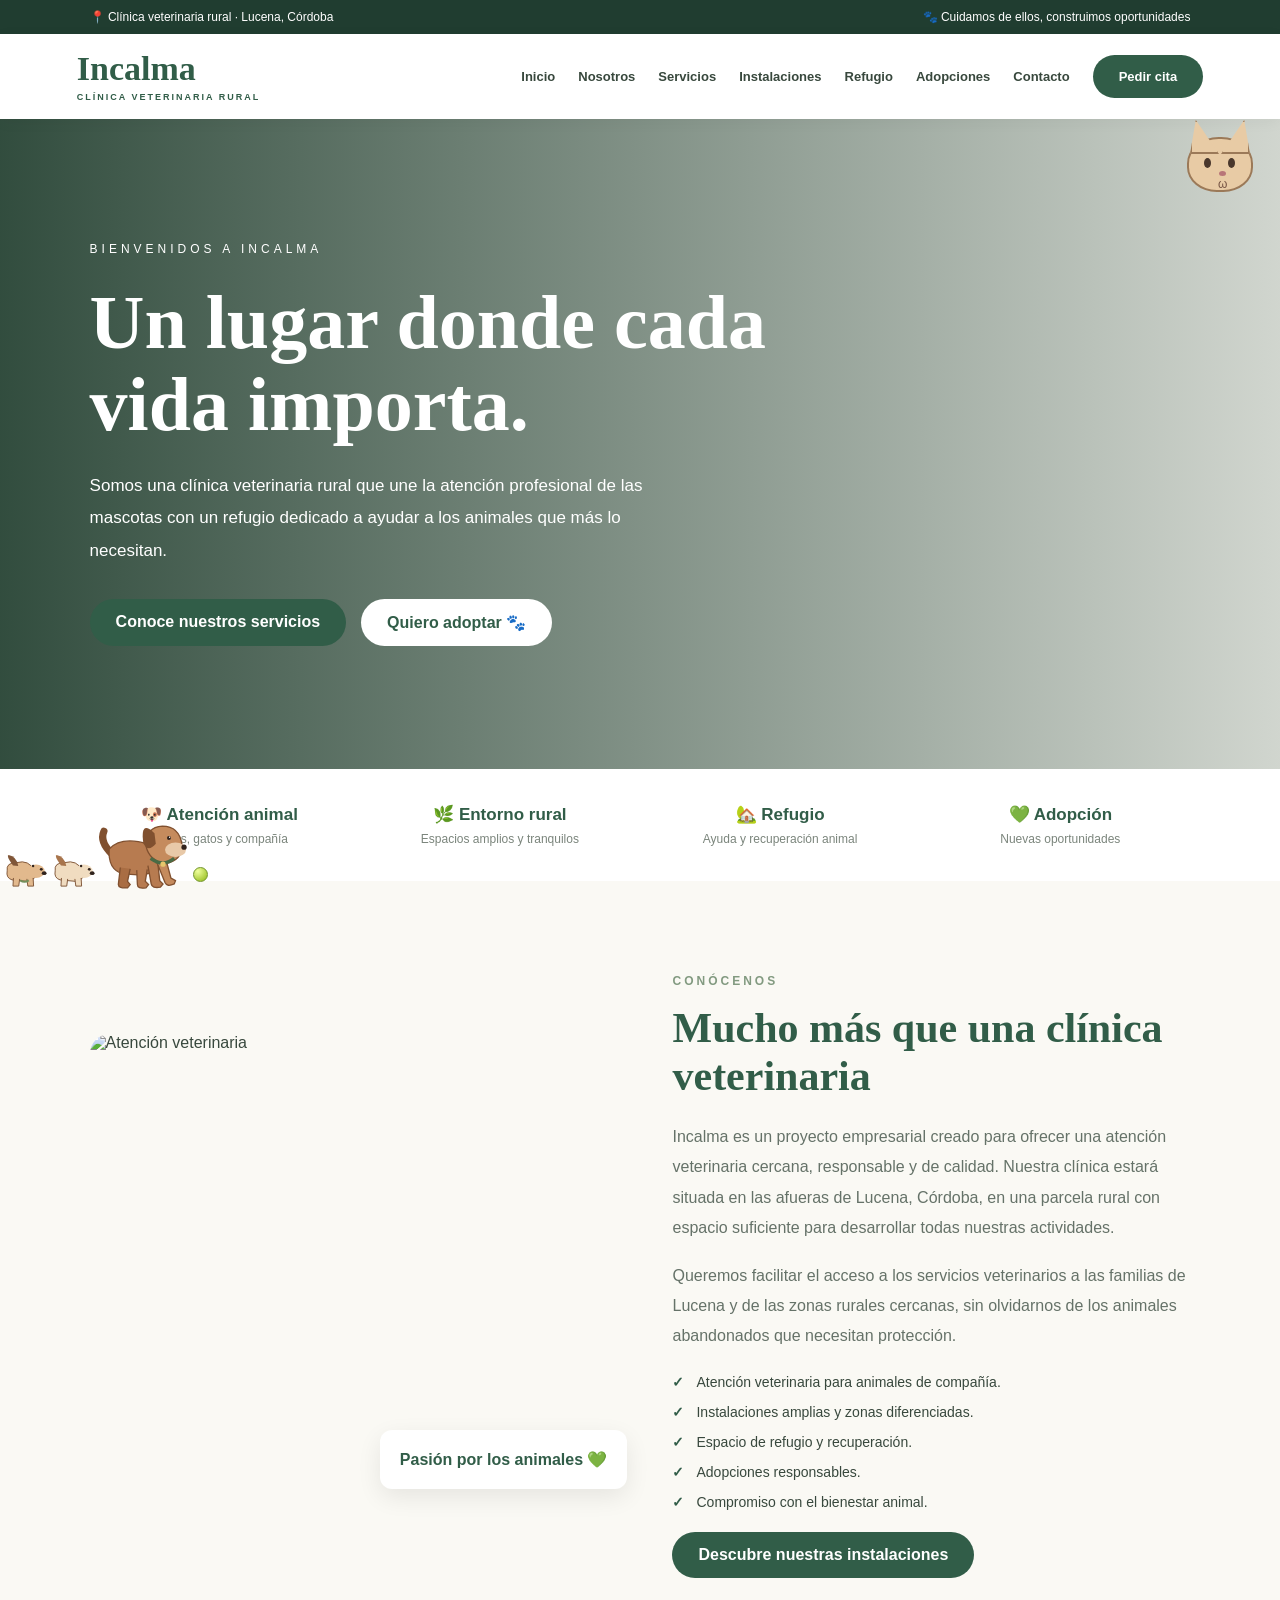
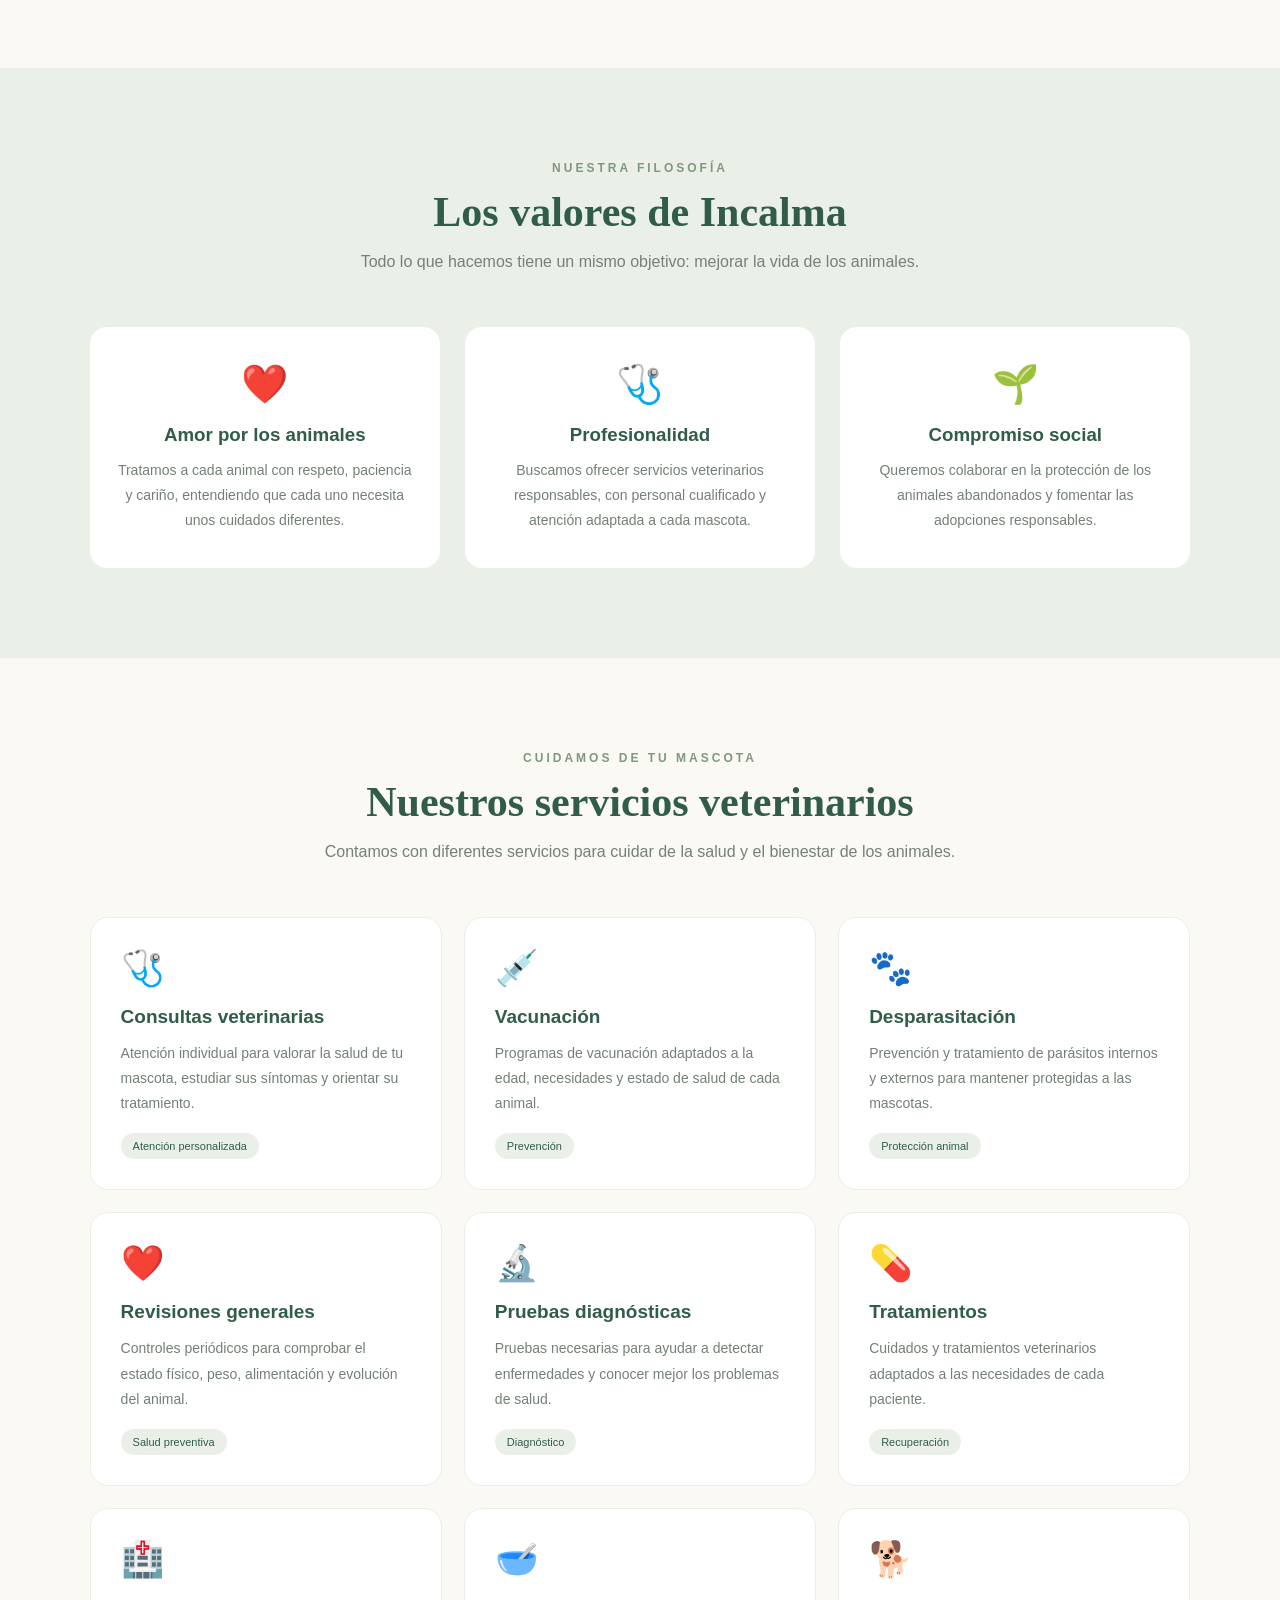
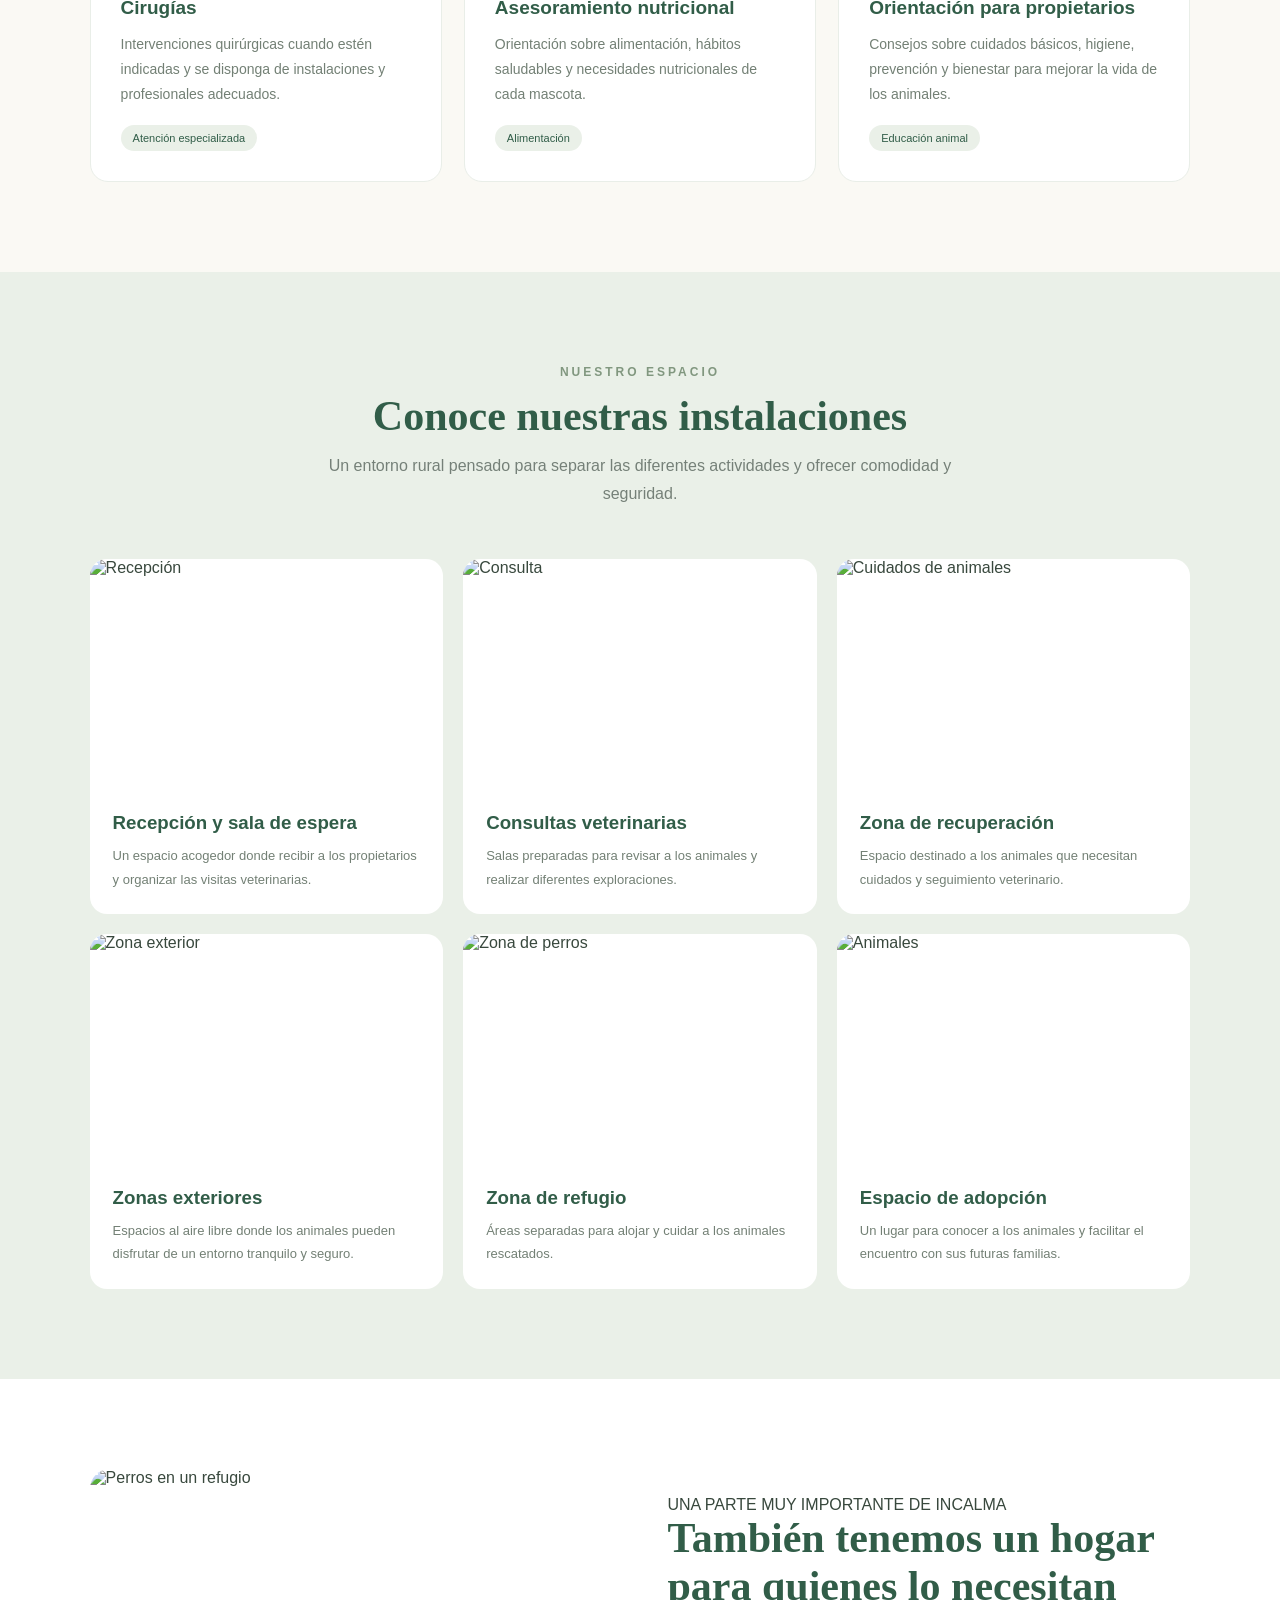
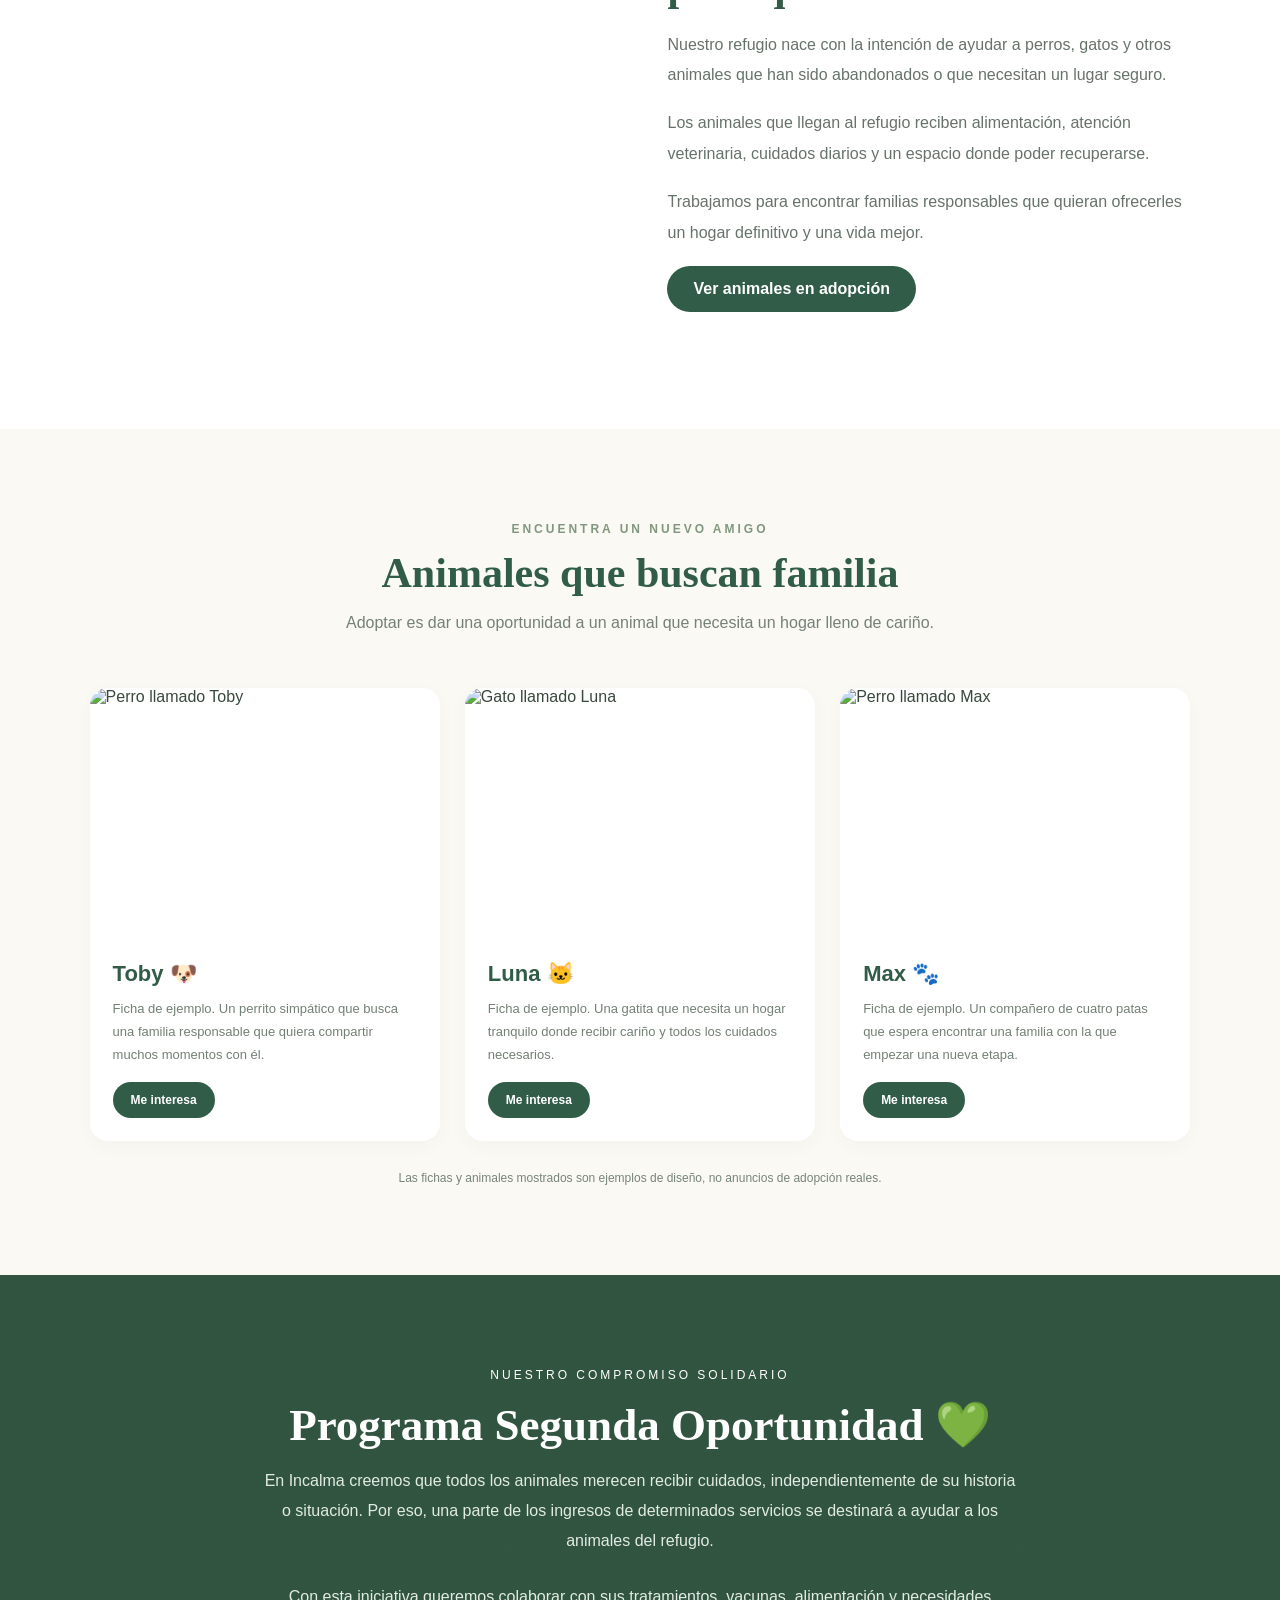
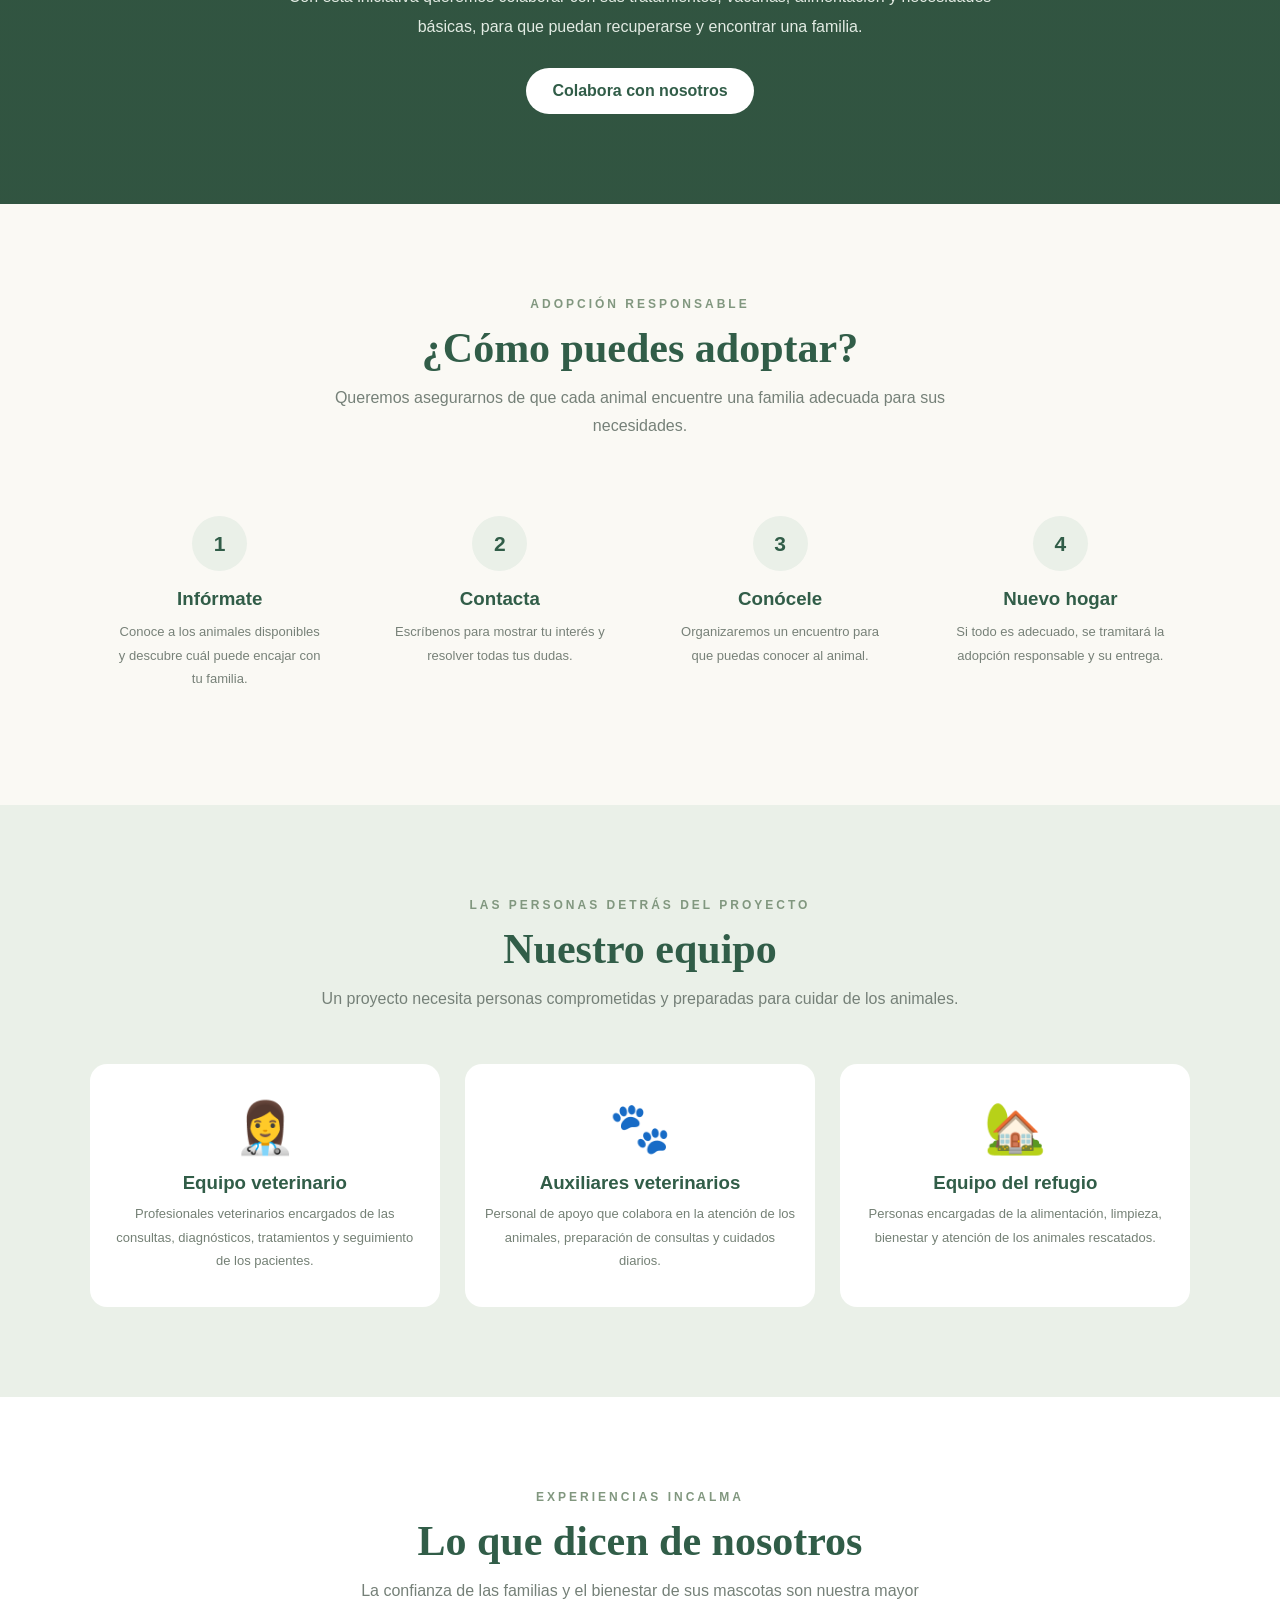
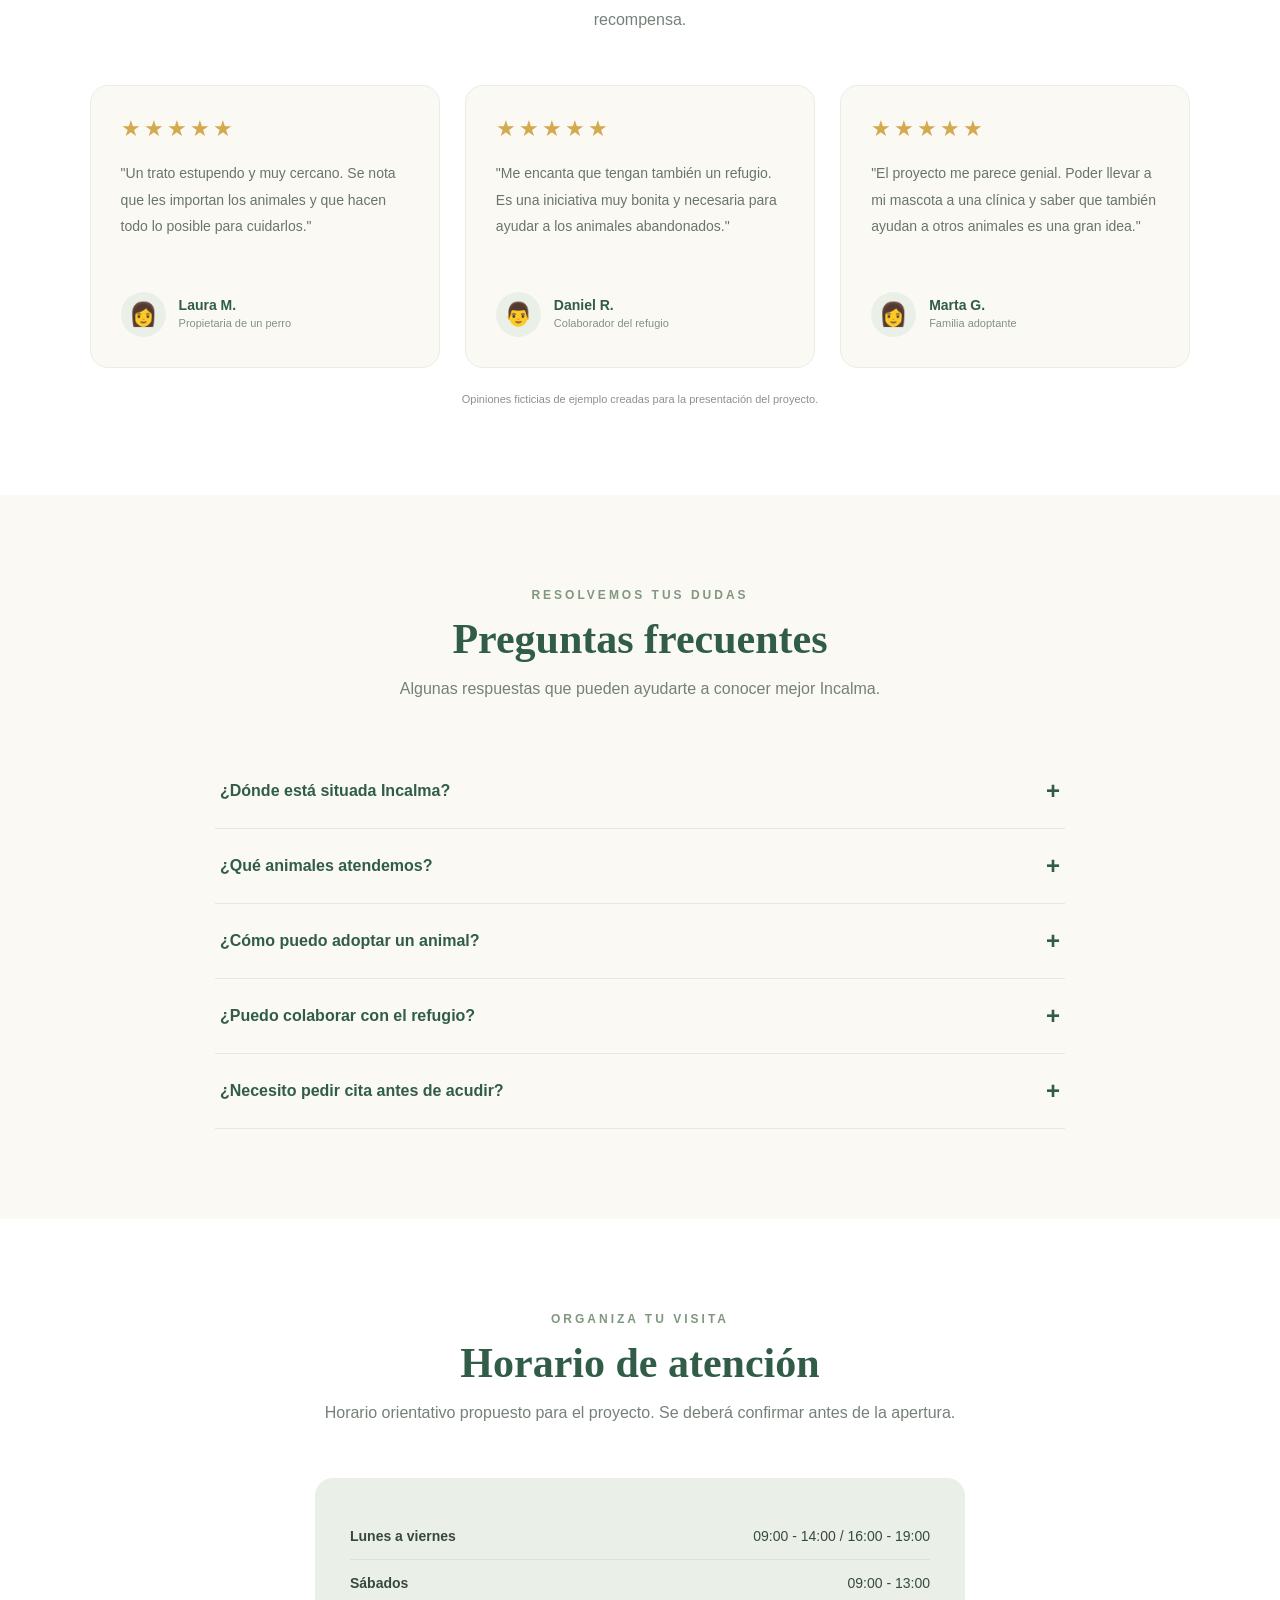
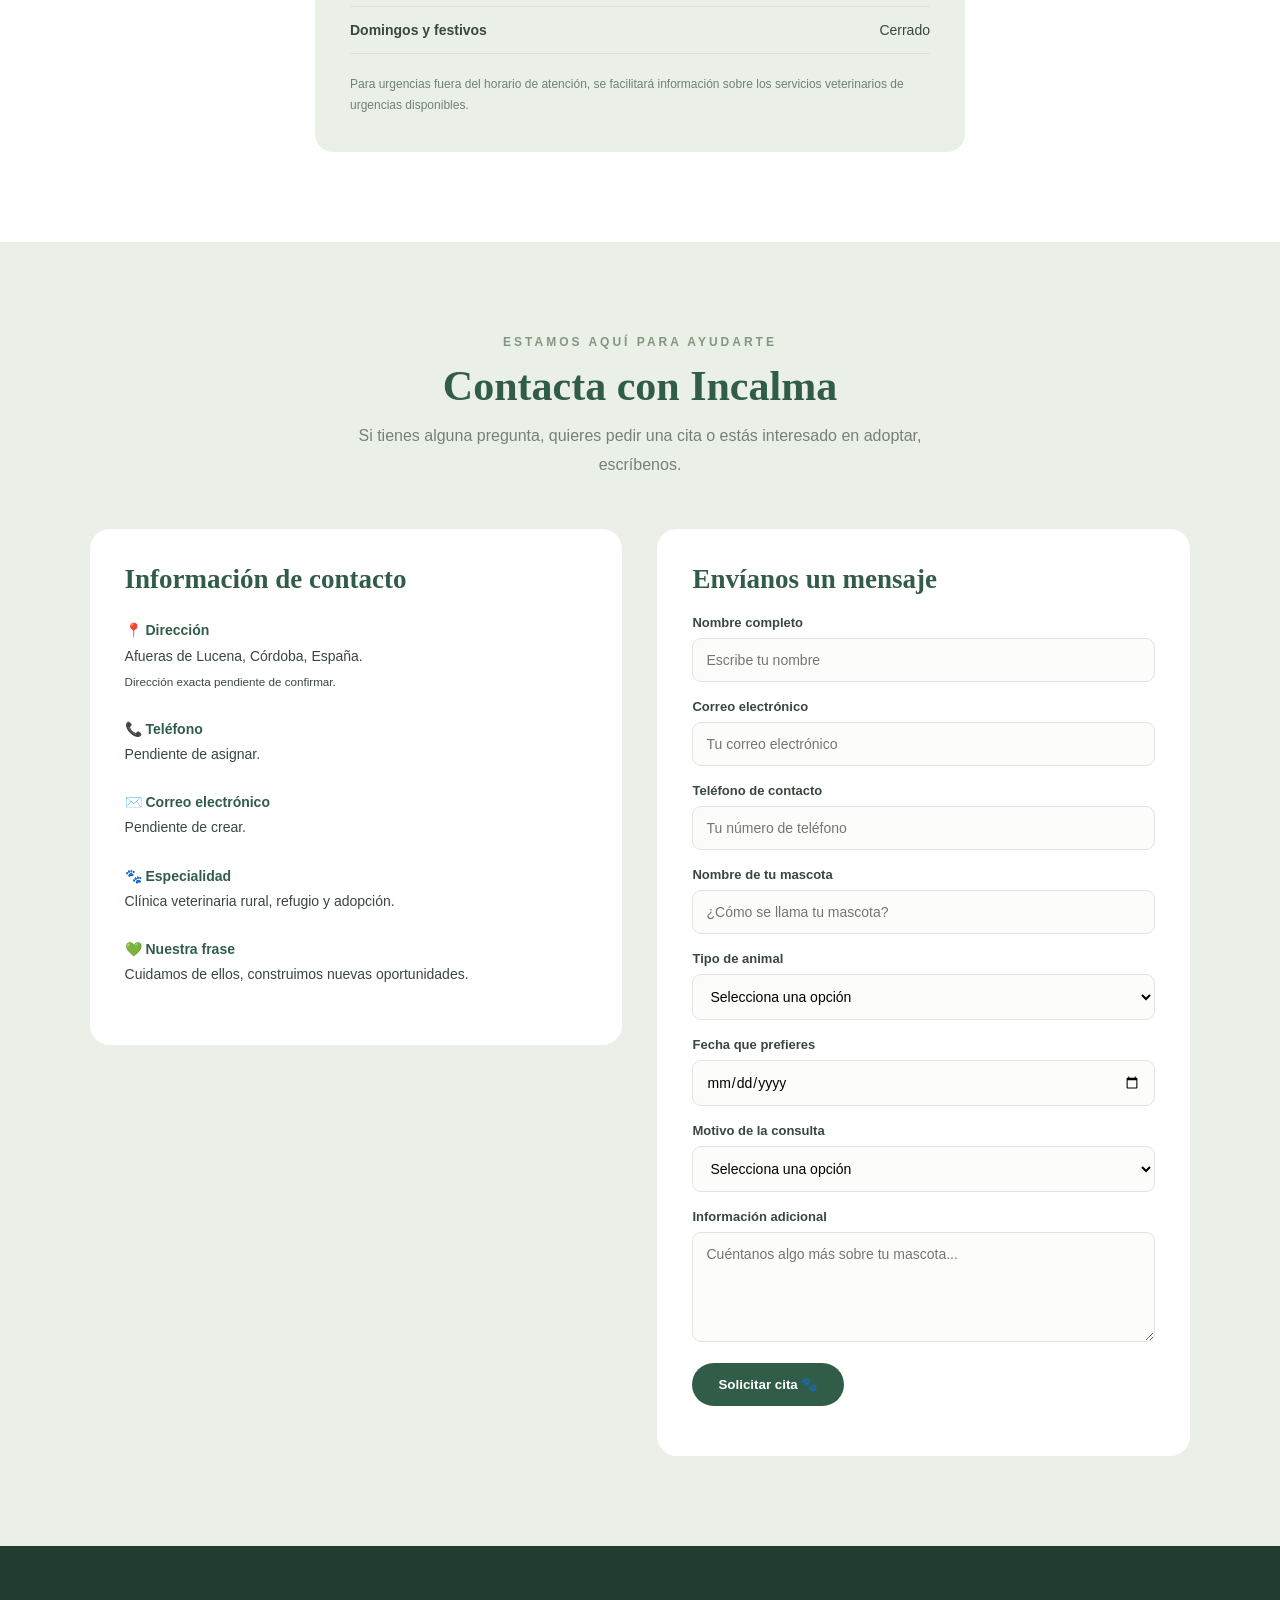
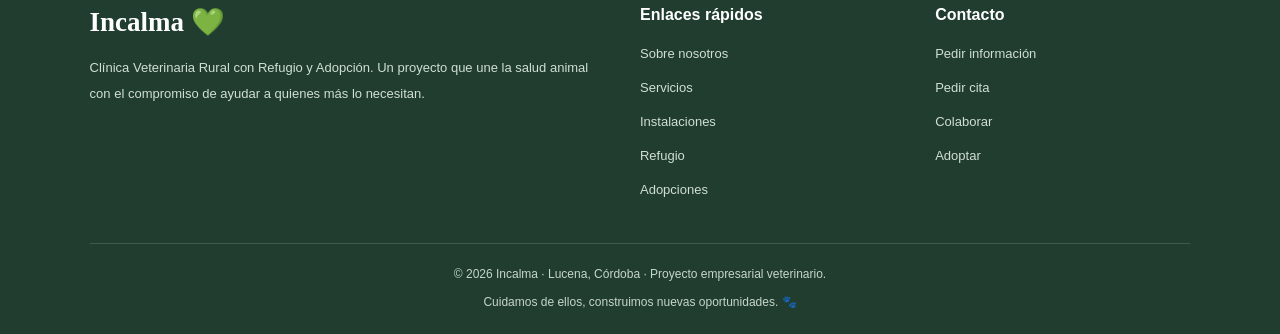
==== commit 7f4e929c: "Add files via upload" ====
--- a/index.html
+++ b/index.html
@@ -1432,6 +1432,63 @@
 
     </div>
 </section>
+<!-- OPINIONES DE CLIENTES -->
+
+<section class="section reviews">
+    <div class="container">
+
+        <div class="section-title">
+            <span>EXPERIENCIAS INCALMA</span>
+            <h2>Lo que dicen de nosotros</h2>
+            <p>La confianza de las familias y el bienestar de sus mascotas son nuestra mayor recompensa.</p>
+        </div>
+
+        <div class="reviews-grid">
+
+            <div class="review-card">
+                <div class="review-stars">★★★★★</div>
+                <p>"Un trato estupendo y muy cercano. Se nota que les importan los animales y que hacen todo lo posible para cuidarlos."</p>
+                <div class="review-person">
+                    <div class="review-avatar">👩</div>
+                    <div>
+                        <h3>Laura M.</h3>
+                        <span>Propietaria de un perro</span>
+                    </div>
+                </div>
+            </div>
+
+            <div class="review-card">
+                <div class="review-stars">★★★★★</div>
+                <p>"Me encanta que tengan también un refugio. Es una iniciativa muy bonita y necesaria para ayudar a los animales abandonados."</p>
+                <div class="review-person">
+                    <div class="review-avatar">👨</div>
+                    <div>
+                        <h3>Daniel R.</h3>
+                        <span>Colaborador del refugio</span>
+                    </div>
+                </div>
+            </div>
+
+            <div class="review-card">
+                <div class="review-stars">★★★★★</div>
+                <p>"El proyecto me parece genial. Poder llevar a mi mascota a una clínica y saber que también ayudan a otros animales es una gran idea."</p>
+                <div class="review-person">
+                    <div class="review-avatar">👩</div>
+                    <div>
+                        <h3>Marta G.</h3>
+                        <span>Familia adoptante</span>
+                    </div>
+                </div>
+            </div>
+
+        </div>
+
+        <p class="reviews-note">
+            Opiniones ficticias de ejemplo creadas para la presentación del proyecto.
+        </p>
+
+    </div>
+</section>
 
 <!-- PREGUNTAS FRECUENTES -->
 
@@ -1588,36 +1645,66 @@
 
                 <form id="contactForm">
 
-                    <div class="form-group">
-                        <label for="nombre">Nombre completo</label>
-                        <input id="nombre" type="text" placeholder="Escribe tu nombre" required>
-                    </div>
-
-                    <div class="form-group">
-                        <label for="email">Correo electrónico</label>
-                        <input id="email" type="email" placeholder="Tu correo electrónico" required>
-                    </div>
-
-                    <div class="form-group">
-                        <label for="motivo">¿En qué podemos ayudarte?</label>
-                        <select id="motivo" required>
-                            <option value="">Selecciona una opción</option>
-                            <option>Quiero pedir una cita</option>
-                            <option>Información sobre adopciones</option>
-                            <option>Quiero colaborar con el refugio</option>
-                            <option>Información sobre servicios</option>
-                            <option>Otra consulta</option>
-                        </select>
-                    </div>
-
-                    <div class="form-group">
-                        <label for="mensaje">Tu mensaje</label>
-                        <textarea id="mensaje" placeholder="Escribe aquí tu mensaje..." required></textarea>
-                    </div>
-
-                    <button class="btn" type="submit">Enviar mensaje</button>
-
-                    <p class="form-message" id="formMessage" aria-live="polite"></p>
+                   <form id="contactForm">
+
+    <div class="form-group">
+        <label for="nombre">Nombre completo</label>
+        <input id="nombre" type="text" placeholder="Escribe tu nombre" required>
+    </div>
+
+    <div class="form-group">
+        <label for="email">Correo electrónico</label>
+        <input id="email" type="email" placeholder="Tu correo electrónico" required>
+    </div>
+
+    <div class="form-group">
+        <label for="telefono">Teléfono de contacto</label>
+        <input id="telefono" type="tel" placeholder="Tu número de teléfono" required>
+    </div>
+
+    <div class="form-group">
+        <label for="mascota">Nombre de tu mascota</label>
+        <input id="mascota" type="text" placeholder="¿Cómo se llama tu mascota?" required>
+    </div>
+
+    <div class="form-group">
+        <label for="tipoAnimal">Tipo de animal</label>
+        <select id="tipoAnimal" required>
+            <option value="">Selecciona una opción</option>
+            <option>Perro</option>
+            <option>Gato</option>
+            <option>Otro animal</option>
+        </select>
+    </div>
+
+    <div class="form-group">
+        <label for="fecha">Fecha que prefieres</label>
+        <input id="fecha" type="date" required>
+    </div>
+
+    <div class="form-group">
+        <label for="motivo">Motivo de la consulta</label>
+        <select id="motivo" required>
+            <option value="">Selecciona una opción</option>
+            <option>Revisión general</option>
+            <option>Vacunación</option>
+            <option>Desparasitación</option>
+            <option>Problema de salud</option>
+            <option>Información sobre adopciones</option>
+            <option>Otro motivo</option>
+        </select>
+    </div>
+
+    <div class="form-group">
+        <label for="mensaje">Información adicional</label>
+        <textarea id="mensaje" placeholder="Cuéntanos algo más sobre tu mascota..."></textarea>
+    </div>
+
+    <button class="btn" type="submit">Solicitar cita 🐾</button>
+
+    <p class="form-message" id="formMessage" aria-live="polite"></p>
+
+</form>
 
                 </form>
 
@@ -1697,15 +1784,17 @@
     });
 });
 
-// FORMULARIO DE CONTACTO
+// FORMULARIO PARA SOLICITAR CITA
 
 document.getElementById("contactForm").addEventListener("submit", function(event) {
     event.preventDefault();
 
     const nombre = document.getElementById("nombre").value;
+    const mascota = document.getElementById("mascota").value;
+    const fecha = document.getElementById("fecha").value;
 
     document.getElementById("formMessage").textContent =
-        "¡Gracias, " + nombre + "! El formulario de demostración se ha completado. Para recibir mensajes reales hay que conectar un servicio de envío.";
+        "¡Gracias, " + nombre + "! Hemos registrado tu solicitud de cita para " + mascota + " el día " + fecha + ". Este formulario es una demostración y todavía no envía solicitudes reales.";
 
     this.reset();
 });
@@ -1745,7 +1834,24 @@
     }, 220);
 }, { passive: true });
 </script>
-
+<!-- GATITO QUE PARPADEA -->
+<div class="gato-incalma" aria-label="Gatito decorativo">
+    <div class="cara-gatito oreja-gatito">
+        <div class="ojos-gatito">
+            <span class="ojo-gatito"></span>
+            <span class="ojo-gatito"></span>
+        </div>
+        <div class="nariz-gatito"></div>
+        <div class="boca-gatito">ω</div>
+    </div>
+</div>
+
+<!-- PERRITO QUE SALUDA AL ENTRAR -->
+<div class="saludo-perrito">
+    <span class="perrito-saludo">🐶</span>
+    <span class="patita-saludo">🐾</span>
+    <span class="texto-saludo">¡Hola!</span>
+</div>
 <div id="perrito-incalma">
 
     <!-- CACHORRITO 1 -->
--- a/style.css
+++ b/style.css
@@ -139,3 +139,315 @@
         transform: scale(0.9) rotate(12deg);
     }
 }
+/* OPINIONES DE CLIENTES */
+
+.reviews {
+    background: #ffffff;
+}
+
+.reviews-grid {
+    display: grid;
+    grid-template-columns: repeat(3, 1fr);
+    gap: 25px;
+}
+
+.review-card {
+    background: #faf9f4;
+    padding: 30px;
+    border-radius: 18px;
+    border: 1px solid #e8eee6;
+    transition: .3s;
+}
+
+.review-card:hover {
+    transform: translateY(-6px);
+    box-shadow: 0 12px 30px #00000010;
+}
+
+.review-stars {
+    color: #d4a94f;
+    font-size: 22px;
+    letter-spacing: 3px;
+    margin-bottom: 18px;
+}
+
+.review-card > p {
+    color: #68756b;
+    font-size: 14px;
+    line-height: 1.9;
+    min-height: 110px;
+}
+
+.review-person {
+    display: flex;
+    align-items: center;
+    gap: 13px;
+    margin-top: 22px;
+}
+
+.review-avatar {
+    width: 45px;
+    height: 45px;
+    background: #eaf0e8;
+    border-radius: 50%;
+    display: grid;
+    place-items: center;
+    font-size: 23px;
+}
+
+.review-person h3 {
+    color: #315d48;
+    font-size: 14px;
+}
+
+.review-person span {
+    color: #849084;
+    font-size: 11px;
+}
+
+.reviews-note {
+    text-align: center;
+    color: #899389;
+    font-size: 11px;
+    margin-top: 25px;
+}
+
+@media(max-width: 750px) {
+    .reviews-grid {
+        grid-template-columns: 1fr;
+    }
+
+    .review-card > p {
+        min-height: auto;
+    }
+} /* =====================================
+   ANIMACIONES EXTRA DE INCALMA
+   ===================================== */
+
+/* GATITO DE INCALMA */
+
+.gato-incalma {
+    position: fixed;
+    top: 115px;
+    right: 18px;
+    width: 80px;
+    height: 80px;
+    z-index: 9997;
+    pointer-events: none;
+}
+
+.cara-gatito {
+    position: absolute;
+    width: 66px;
+    height: 55px;
+    left: 5px;
+    bottom: 3px;
+    background: #e8cba5;
+    border: 2px solid #9b7958;
+    border-radius: 48% 48% 45% 45%;
+    isolation: isolate;
+}
+
+/* OREJITAS TRIANGULARES */
+
+.cara-gatito::before,
+.cara-gatito::after {
+    content: "";
+    position: absolute;
+    top: -19px;
+    width: 25px;
+    height: 30px;
+    background: #e8cba5;
+    border: 2px solid #9b7958;
+    z-index: -1;
+    transform-origin: bottom center;
+}
+
+.cara-gatito::before {
+    left: 1px;
+    clip-path: polygon(0 100%, 20% 0, 100% 100%);
+    animation: oreja-izquierda 1.8s ease-in-out infinite alternate;
+}
+
+.cara-gatito::after {
+    right: 1px;
+    clip-path: polygon(0 100%, 80% 0, 100% 100%);
+    animation: oreja-derecha 1.8s ease-in-out infinite alternate;
+}
+
+/* OJOS */
+
+.ojos-gatito {
+    position: absolute;
+    top: 19px;
+    left: 15px;
+    display: flex;
+    gap: 17px;
+}
+
+.ojo-gatito {
+    width: 7px;
+    height: 10px;
+    background: #49372c;
+    border-radius: 50%;
+    animation: parpadeo-gatito 4s infinite;
+}
+
+@keyframes parpadeo-gatito {
+    0%, 42%, 46%, 100% { transform: scaleY(1); }
+    44% { transform: scaleY(0.1); }
+}
+
+/* NARIZ Y BOCA */
+
+.nariz-gatito {
+    position: absolute;
+    top: 32px;
+    left: 30px;
+    width: 7px;
+    height: 5px;
+    background: #b87578;
+    border-radius: 50%;
+}
+
+.boca-gatito {
+    position: absolute;
+    top: 38px;
+    left: 29px;
+    color: #755343;
+    font-size: 12px;
+}
+
+/* MOVIMIENTO DE LAS OREJAS */
+
+@keyframes oreja-izquierda {
+    from { transform: rotate(-8deg); }
+    to { transform: rotate(12deg); }
+}
+
+@keyframes oreja-derecha {
+    from { transform: rotate(8deg); }
+    to { transform: rotate(-12deg); }
+}
+
+/* 2. CORAZONCITOS FLOTANDO EN ADOPCIONES */
+
+.corazones-adopcion {
+    position: relative;
+    height: 0;
+    width: 100%;
+    pointer-events: none;
+    z-index: 2;
+}
+
+.corazones-adopcion span {
+    position: absolute;
+    bottom: 0;
+    font-size: 19px;
+    opacity: 0;
+    animation: flotar-corazon 4s ease-in-out infinite;
+}
+
+.corazones-adopcion span:nth-child(1) {
+    left: 12%;
+    animation-delay: 0s;
+}
+
+.corazones-adopcion span:nth-child(2) {
+    left: 35%;
+    animation-delay: 1s;
+}
+
+.corazones-adopcion span:nth-child(3) {
+    left: 65%;
+    animation-delay: 2s;
+}
+
+.corazones-adopcion span:nth-child(4) {
+    left: 88%;
+    animation-delay: 1.5s;
+}
+
+@keyframes flotar-corazon {
+    0% {
+        transform: translateY(15px) scale(0.6);
+        opacity: 0;
+    }
+    25% {
+        opacity: 0.9;
+    }
+    100% {
+        transform: translateY(-100px) scale(1.2) rotate(20deg);
+        opacity: 0;
+    }
+}
+
+
+/* 3. PERRITO QUE ENTRA Y SALUDA */
+
+.saludo-perrito {
+    position: fixed;
+    top: 105px;
+    left: -160px;
+    z-index: 9996;
+    display: flex;
+    align-items: center;
+    gap: 5px;
+    pointer-events: none;
+    animation: entrada-perrito 7s ease-in-out 1;
+}
+
+.perrito-saludo {
+    font-size: 48px;
+}
+
+.patita-saludo {
+    display: inline-block;
+    font-size: 25px;
+    transform-origin: bottom center;
+    animation: saludar-patita 0.45s ease-in-out 5;
+    animation-delay: 1.2s;
+}
+
+.texto-saludo {
+    background: #315d48;
+    color: white;
+    padding: 6px 10px;
+    border-radius: 15px;
+    font-size: 13px;
+    font-weight: bold;
+}
+
+@keyframes entrada-perrito {
+    0% {
+        left: -160px;
+        opacity: 0;
+    }
+    15%, 70% {
+        left: 18px;
+        opacity: 1;
+    }
+    100% {
+        left: -160px;
+        opacity: 0;
+    }
+}
+
+@keyframes saludar-patita {
+    0%, 100% { transform: rotate(0); }
+    50% { transform: rotate(-35deg); }
+}
+
+
+/* EVITAR ANIMACIONES SI EL USUARIO LAS REDUCE */
+
+@media (prefers-reduced-motion: reduce) {
+    .gato-incalma,
+    .ojo-gatito,
+    .oreja-gatito,
+    .corazones-adopcion span,
+    .saludo-perrito,
+    .patita-saludo {
+        animation: none;
+    }
+}
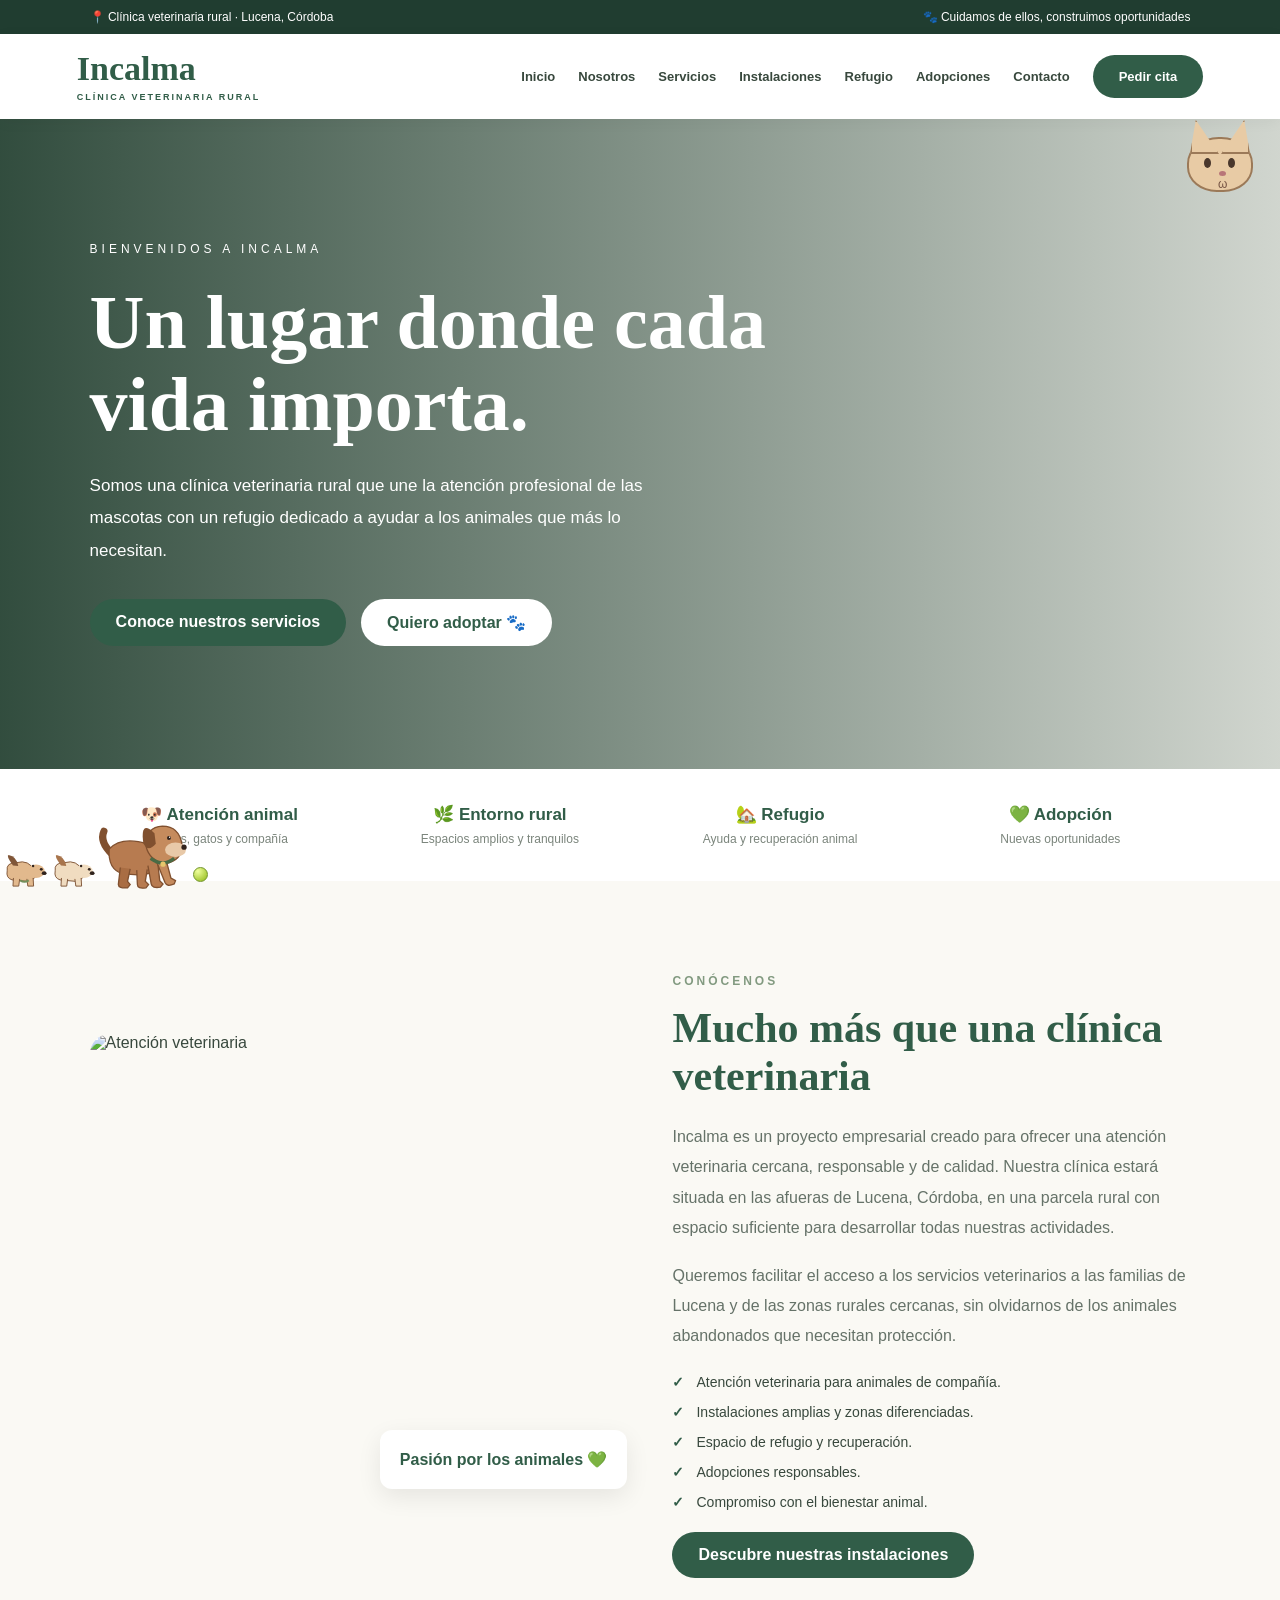
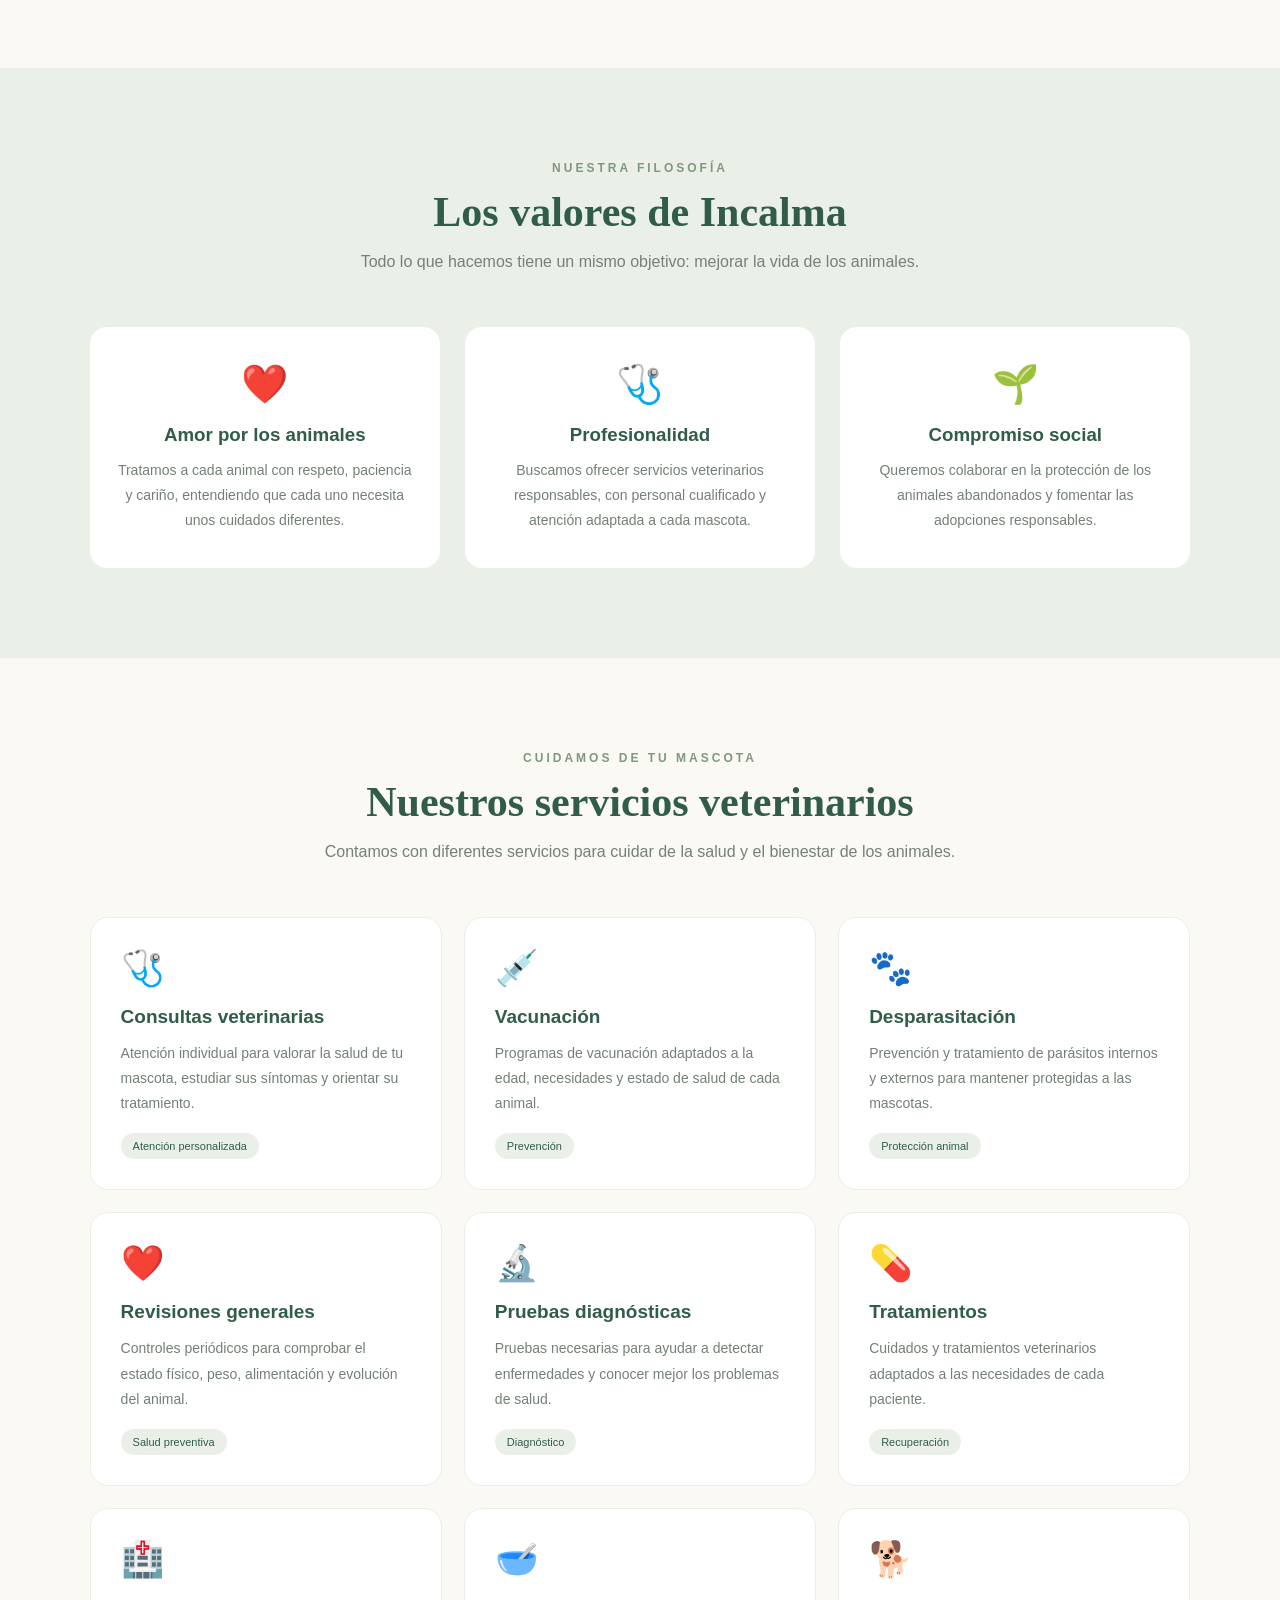
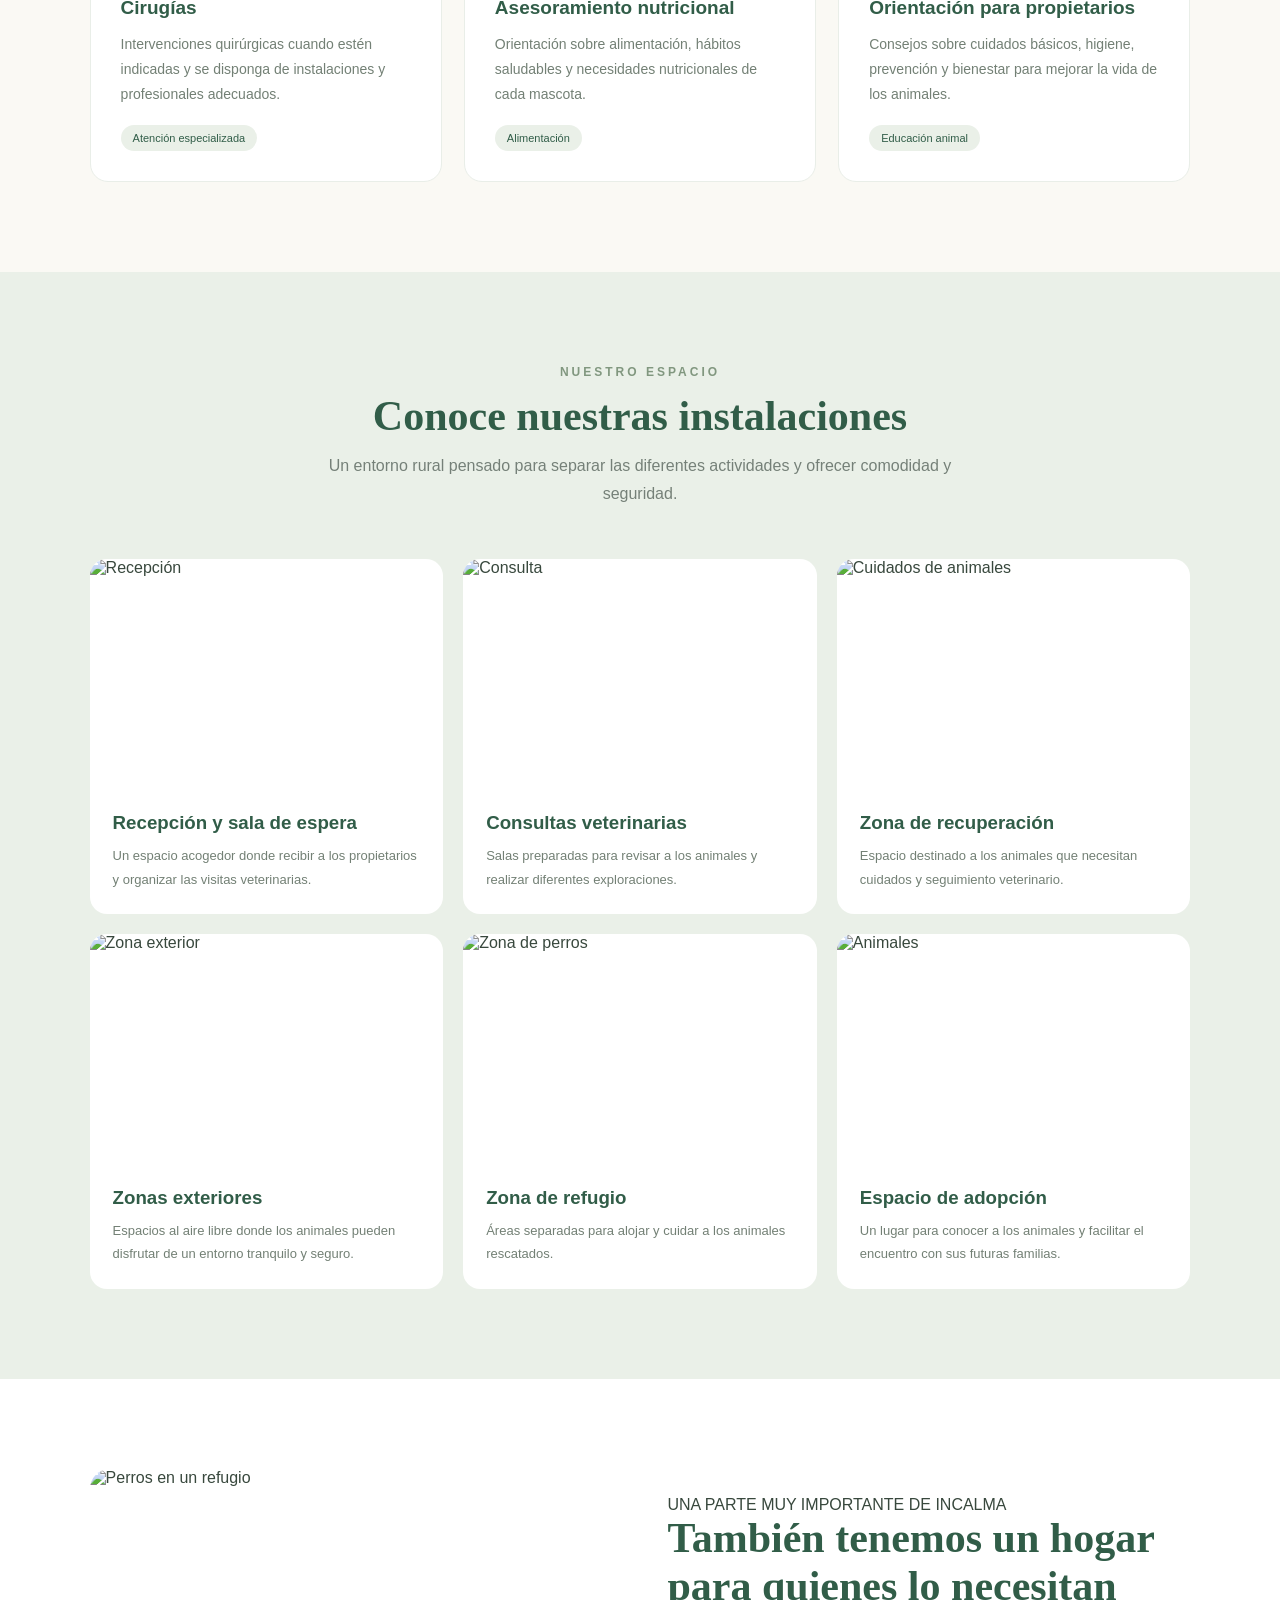
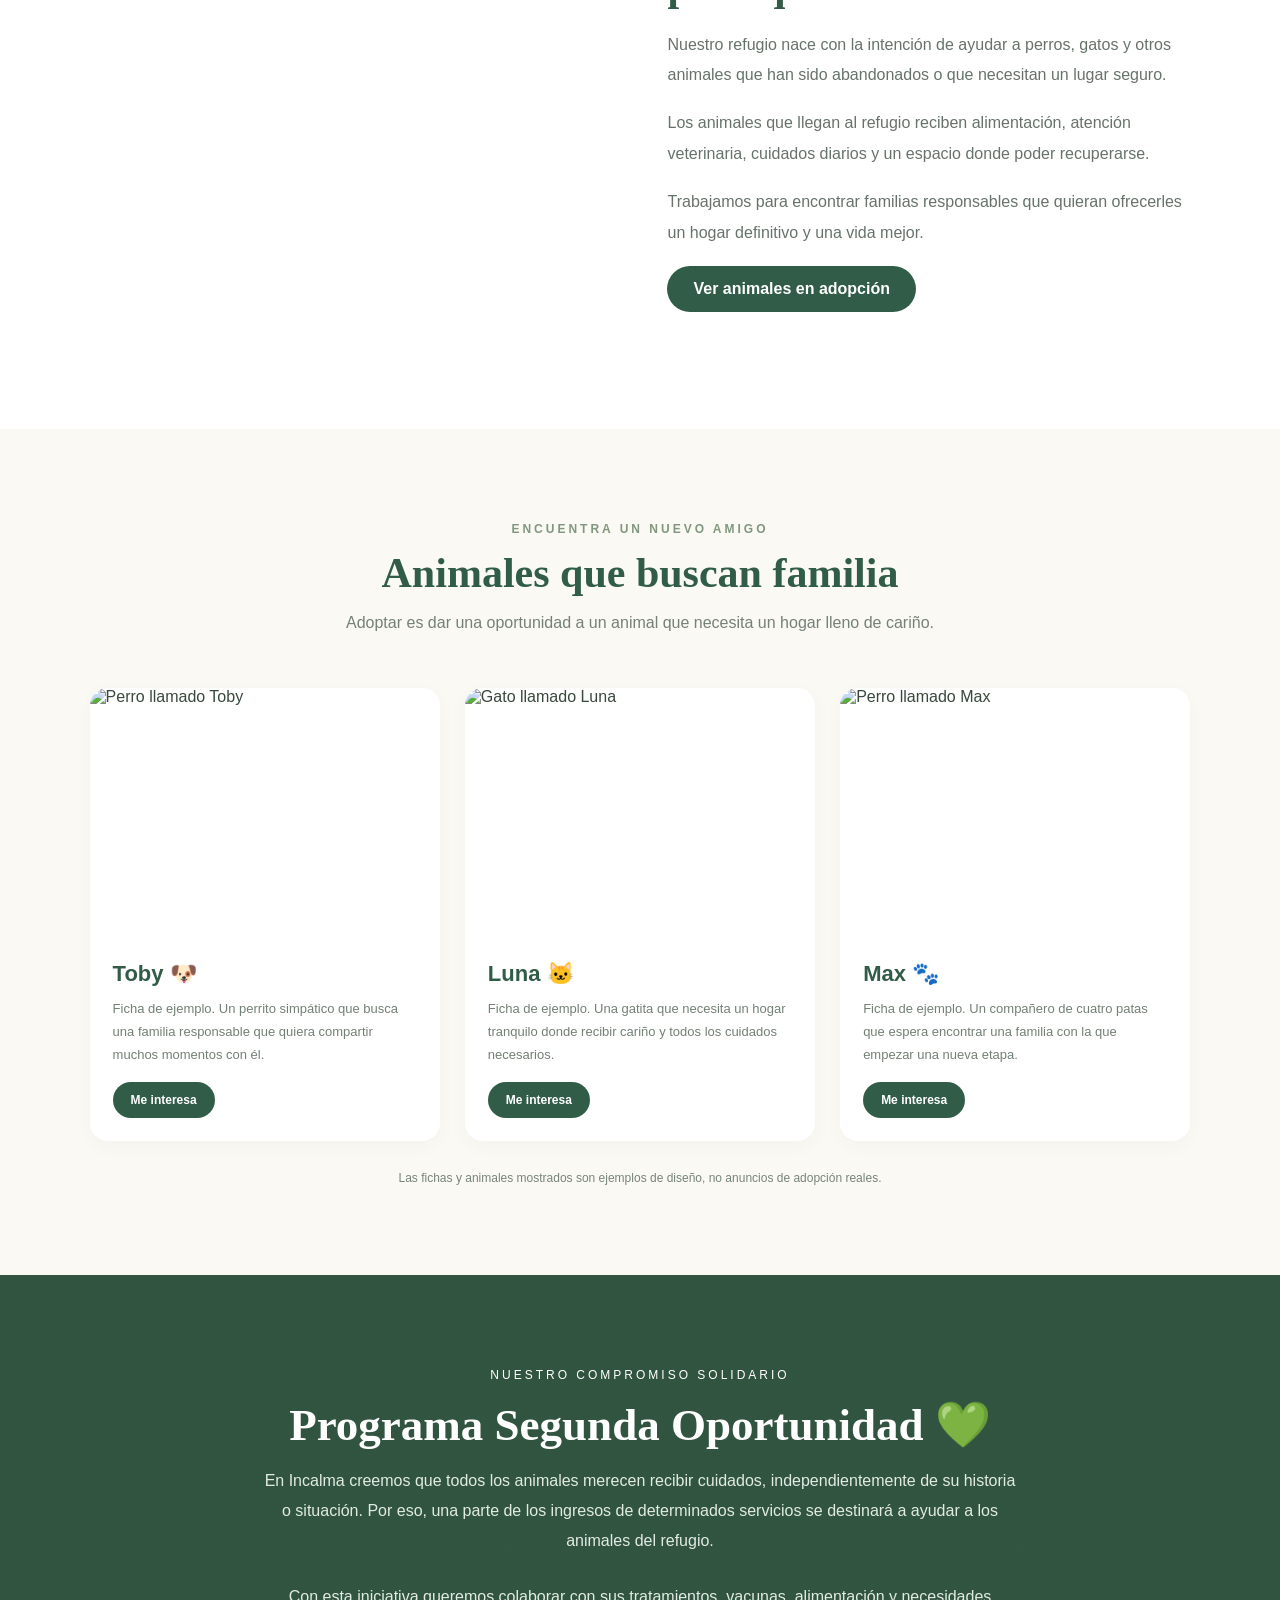
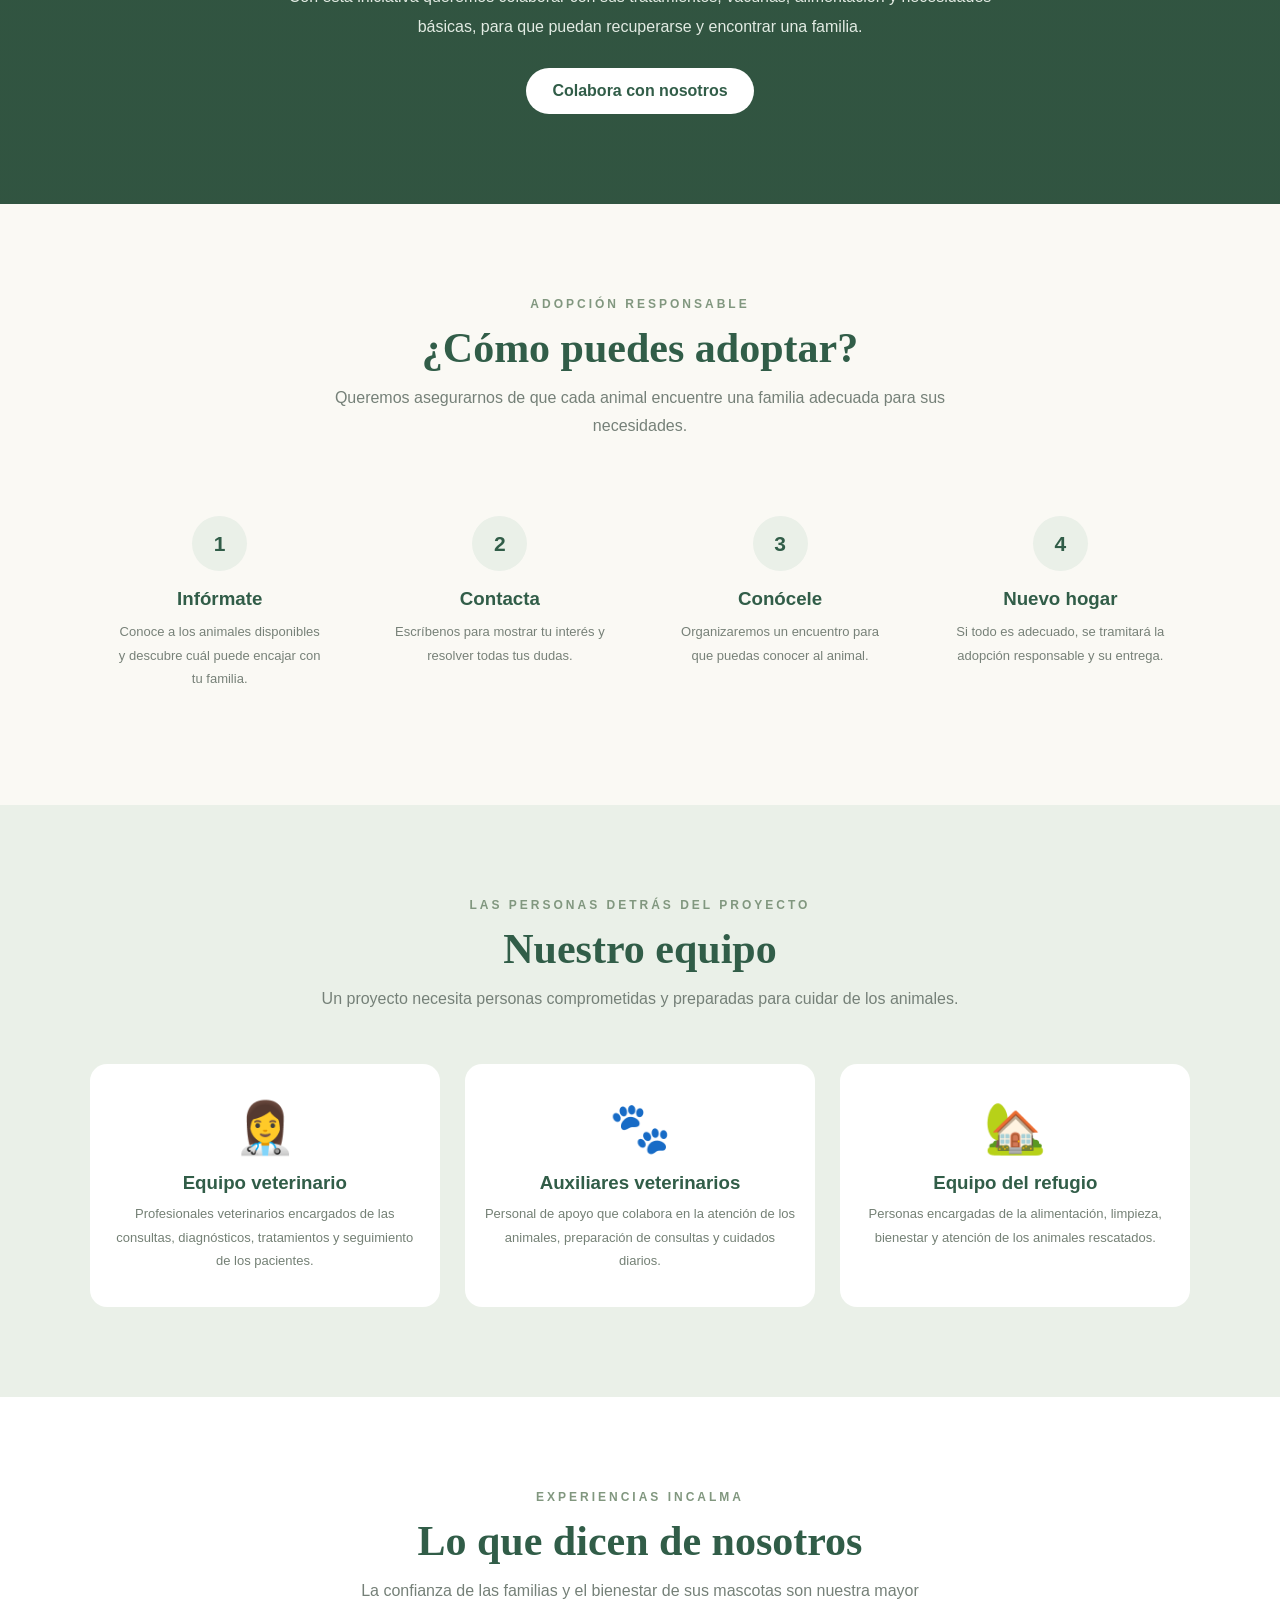
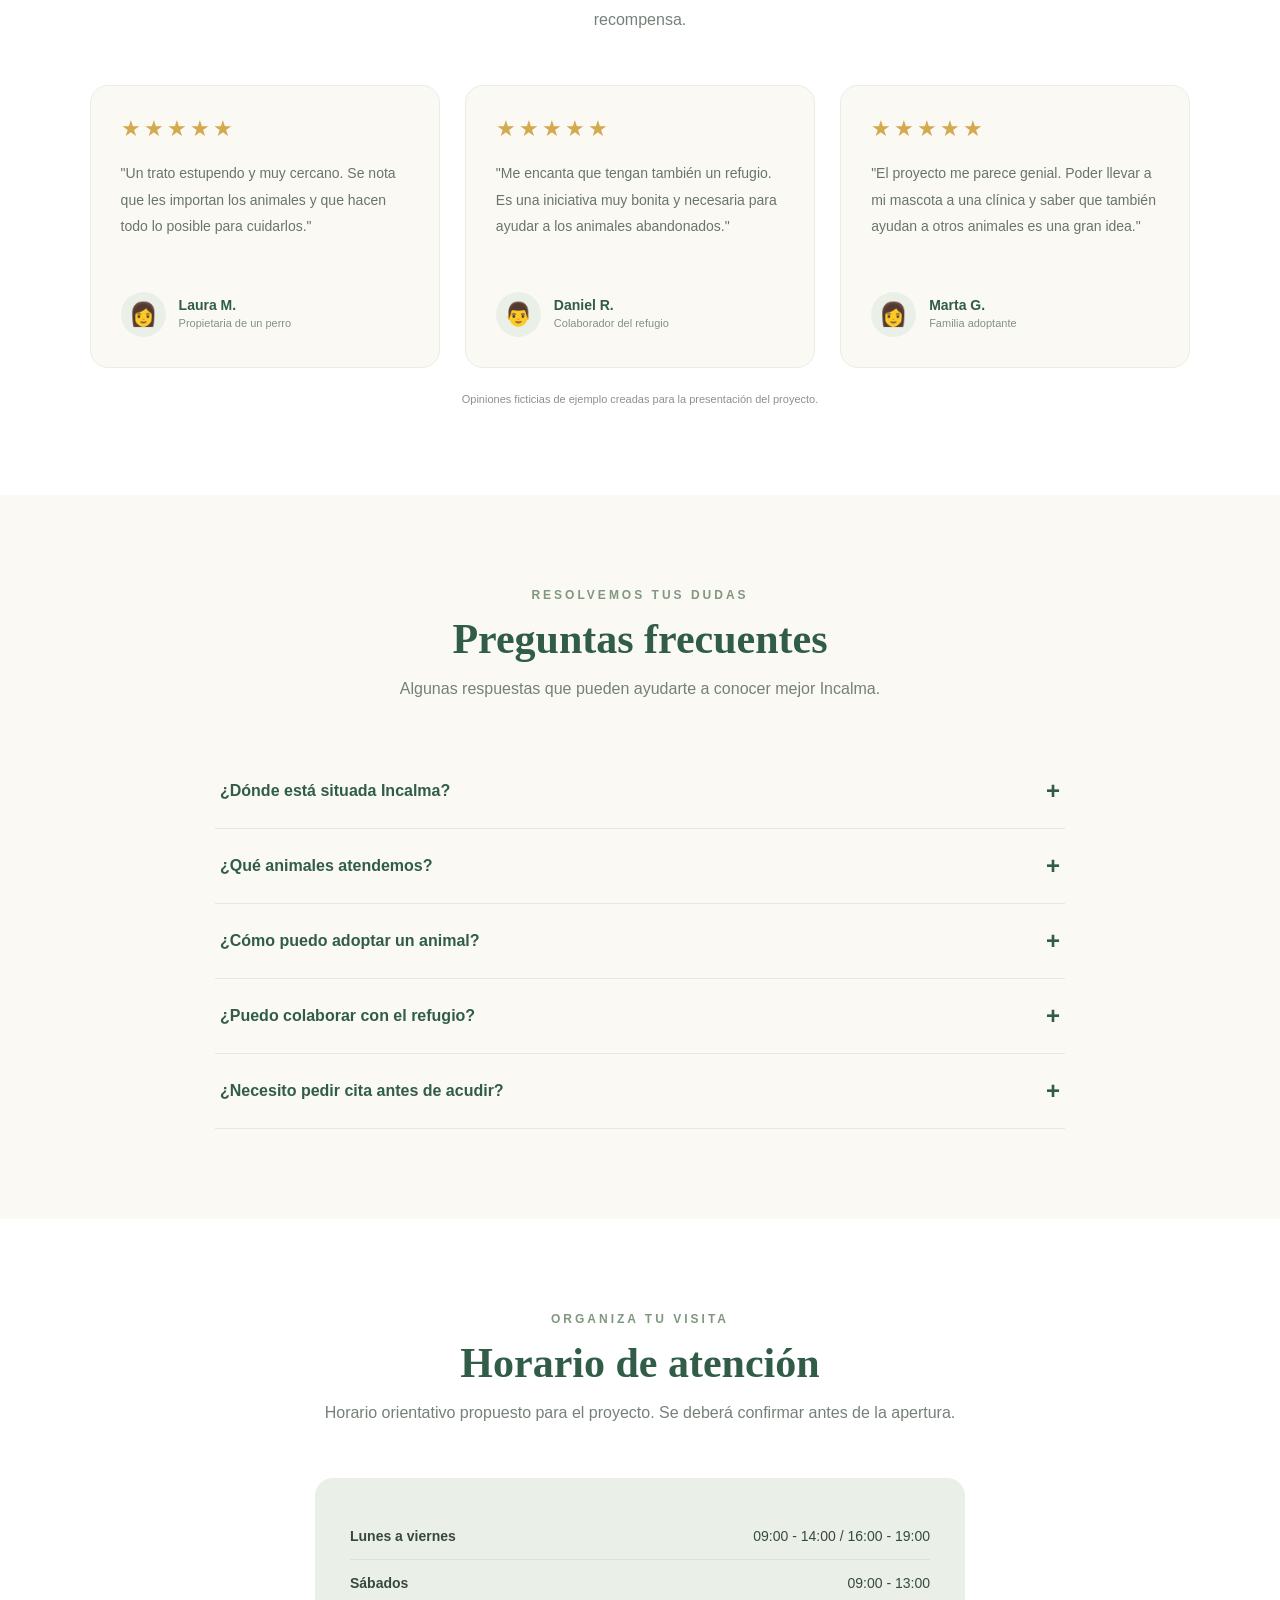
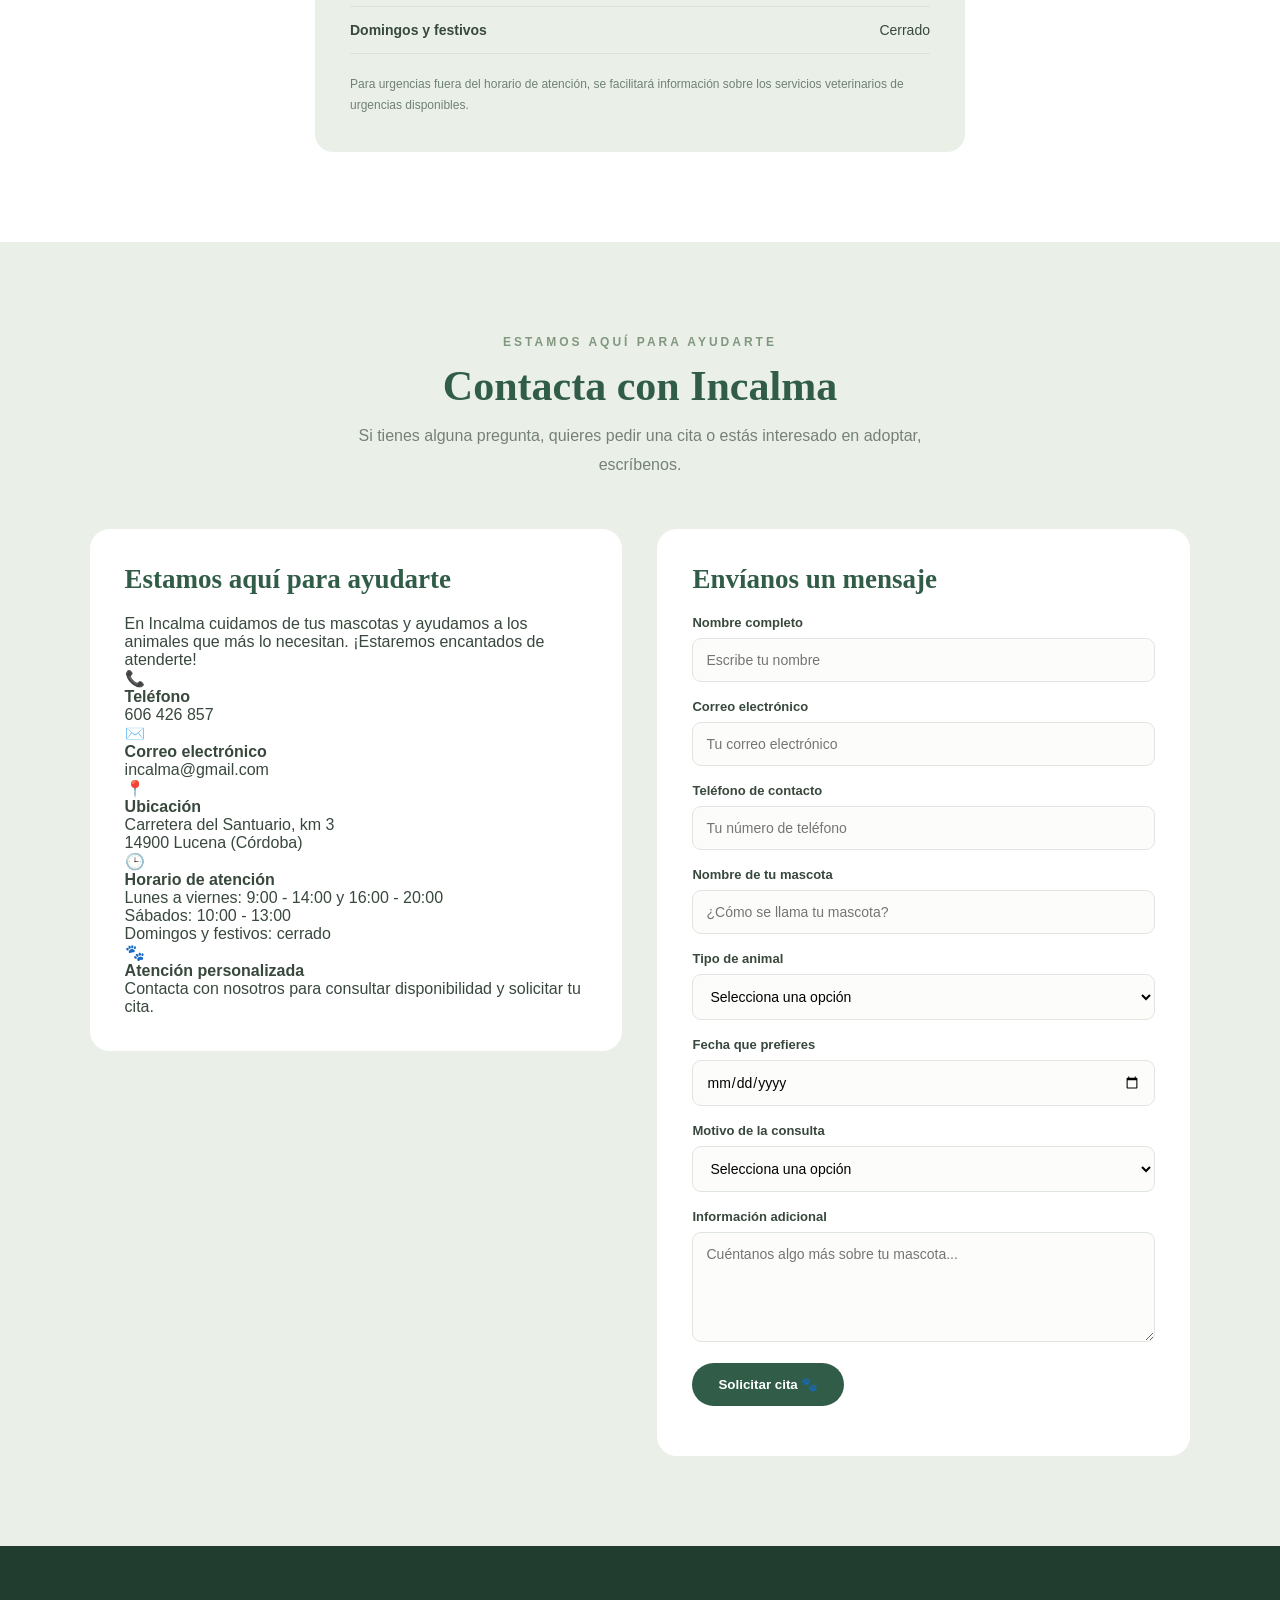
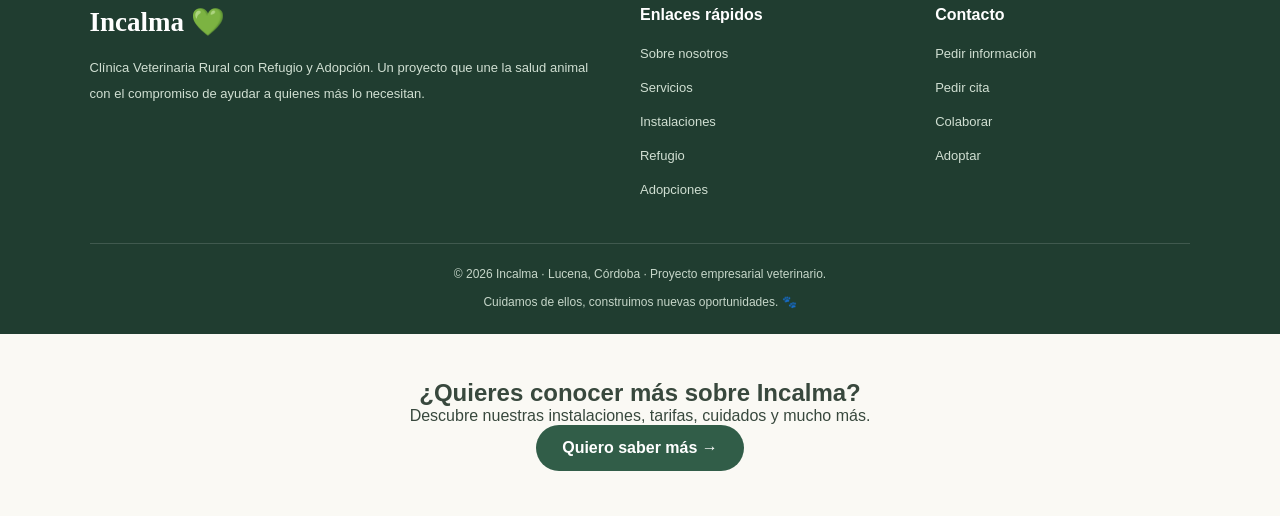
==== commit 9c2dcb7f: "Add files via upload" ====
--- a/index.html
+++ b/index.html
@@ -1607,37 +1607,64 @@
 
         <div class="contact-grid">
 
-            <div class="contact-info">
-
-                <h3>Información de contacto</h3>
-
-                <div class="contact-line">
-                    <strong>📍 Dirección</strong><br>
-                    Afueras de Lucena, Córdoba, España.
-                    <br><small>Dirección exacta pendiente de confirmar.</small>
-                </div>
-
-                <div class="contact-line">
-                    <strong>📞 Teléfono</strong><br>
-                    Pendiente de asignar.
-                </div>
-
-                <div class="contact-line">
-                    <strong>✉️ Correo electrónico</strong><br>
-                    Pendiente de crear.
-                </div>
-
-                <div class="contact-line">
-                    <strong>🐾 Especialidad</strong><br>
-                    Clínica veterinaria rural, refugio y adopción.
-                </div>
-
-                <div class="contact-line">
-                    <strong>💚 Nuestra frase</strong><br>
-                    Cuidamos de ellos, construimos nuevas oportunidades.
-                </div>
-
-            </div>
+           
+
+<div class="contact-info">
+
+    <h3>Estamos aquí para ayudarte</h3>
+
+    <p>
+        En Incalma cuidamos de tus mascotas y ayudamos a los animales
+        que más lo necesitan. ¡Estaremos encantados de atenderte!
+    </p>
+
+    <div class="contact-detail">
+        <span>📞</span>
+        <div>
+            <strong>Teléfono</strong>
+            <p><a href="tel:606426857">606 426 857</a></p>
+        </div>
+    </div>
+
+    <div class="contact-detail">
+        <span>✉️</span>
+        <div>
+            <strong>Correo electrónico</strong>
+            <p><a href="mailto:incalma@gmail.com">incalma@gmail.com</a></p>
+        </div>
+    </div>
+
+    <div class="contact-detail">
+        <span>📍</span>
+        <div>
+            <strong>Ubicación</strong>
+            <p><p>Carretera del Santuario, km 3<br>
+14900 Lucena (Córdoba)</p></p>
+        </div>
+    </div>
+
+    <div class="contact-detail">
+        <span>🕒</span>
+        <div>
+            <strong>Horario de atención</strong>
+            <p>
+                Lunes a viernes: 9:00 - 14:00 y 16:00 - 20:00<br>
+                Sábados: 10:00 - 13:00<br>
+                Domingos y festivos: cerrado
+            </p>
+        </div>
+    </div>
+
+    <div class="contact-detail">
+        <span>🐾</span>
+        <div>
+            <strong>Atención personalizada</strong>
+            <p>Contacta con nosotros para consultar disponibilidad y solicitar tu cita.</p>
+        </div>
+    </div>
+
+</div>
+
 
             <div class="contact-form">
 
@@ -1949,7 +1976,14 @@
     <div class="pelota-incalma"></div>
 
 </div>
-
+<div style="text-align:center; padding:45px 20px;">
+    <h2>¿Quieres conocer más sobre Incalma?</h2>
+    <p>Descubre nuestras instalaciones, tarifas, cuidados y mucho más.</p>
+
+    <a href="informacion.html" class="btn">
+        Quiero saber más →
+    </a>
+</div>
 </body>
 </html>
 
